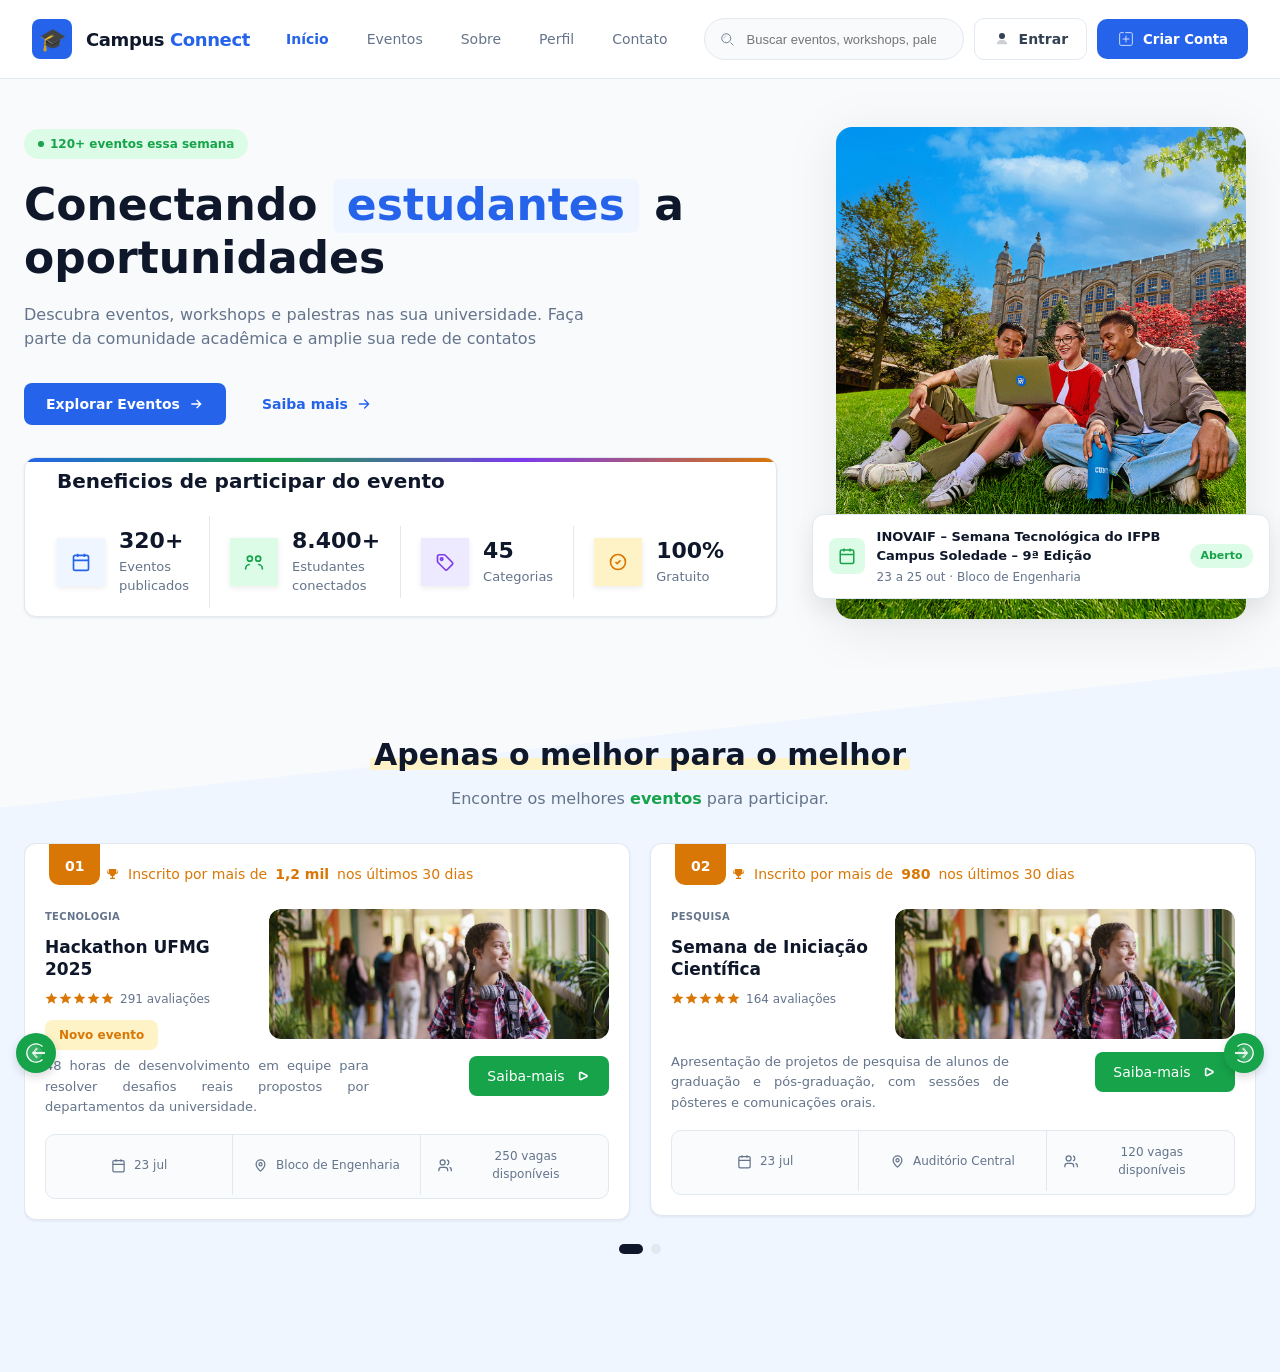
==== index.html @ d47c86f5 "feat: Creation and setup of an HTML, CSS, and vanilla JS page" ====
<!DOCTYPE html>
<html lang="pt-BR">

<head>
    <meta charset="UTF-8">
    <meta name="viewport" content="width=device-width, initial-scale=1.0">
    <title>Campus Connect</title>

    <link rel="stylesheet" href="css/style.css">
</head>

<body>
    <header class="site-header">
        <div class="logo">
            <span class="logo-icon" aria-hidden="true">🎓</span>
            <span>Campus <span class="logo-highlight">Connect</span></span>
        </div>
        <nav class="main-nav" aria-label="Navegação principal">
            <ul>
                <li><a href="index.html" aria-current="page">Início</a></li>
                <li><a href="pages/events.html">Eventos</a></li>
                <li><a href="pages/about.html">Sobre</a></li>
                <li><a href="pages/profile.html">Perfil</a></li>
                <li><a href="pages/contact.html">Contato</a></li>
            </ul>
        </nav>

        <div class="header-actions">
            <div class="search-wrapper">
                <svg class="search-icon" xmlns="http://www.w3.org/2000/svg" viewBox="0 0 24 24" fill="none">

                    <circle cx="11" cy="11" r="6" stroke="currentColor" stroke-width="1.2" />

                    <path
                        d="M11 8C10.606 8 10.2159 8.0776 9.85195 8.22836C9.48797 8.37913 9.15726 8.6001 8.87868 8.87868C8.6001 9.15726 8.37913 9.48797 8.22836 9.85195C8.0776 10.2159 8 10.606 8 11"
                        stroke="currentColor" opacity=".35" stroke-width="1.2" stroke-linecap="round" />

                    <path d="M20 20L17 17" stroke="currentColor" stroke-width="1.2" stroke-linecap="round" />

                </svg>

                <input type="search" id="event-search" class="search-input"
                    placeholder="Buscar eventos, workshops, palestras..." aria-label="Buscar eventos">
            </div>

            <button class="btn-login">
                <svg class="btn-icon" xmlns="http://www.w3.org/2000/svg" viewBox="0 0 24 24" fill="none">
                    <circle cx="12" cy="8" r="4" fill="currentColor" />
                    <path fill-rule="evenodd" clip-rule="evenodd"
                        d="M12 13C8.33033 13 5.32016 15.4204 5.02395 18.5004C4.99752 18.7753 5.22389 19 5.50003 19H18.5C18.7762 19.0025 18.9761 18.7753 18.9761 18.5004C18.6799 15.4204 15.6697 13 12 13Z"
                        fill="currentColor" opacity="0.25" />
                </svg>
                Entrar
            </button>
            <button class="btn-account">
                <svg class="btn-icon" xmlns="http://www.w3.org/2000/svg" viewBox="0 0 24 24" fill="none">

                    <path
                        d="M8.5 3.5H5.5C4.39543 3.5 3.5 4.39543 3.5 5.5V18.5C3.5 19.6046 4.39543 20.5 5.5 20.5H18.5C19.6046 20.5 20.5 19.6046 20.5 18.5V5.5C20.5 4.39543 19.6046 3.5 18.5 3.5H11.5"
                        stroke="currentColor" stroke-linecap="round" />

                    <path d="M12 8V16" stroke="currentColor" stroke-linecap="round" />

                    <path d="M16 12H8" stroke="currentColor" stroke-linecap="round" />

                </svg>
                Criar Conta
            </button>
        </div>

    </header>

    <main>
        <section class="hero">
            <div class="hero-content">
                <span class="hero-badge">
                    <span class="dot" aria-hidden="true"></span>
                    120+ eventos essa semana
                </span>

                <h1>Conectando <strong><span id="word">estudantes</span></strong> a oportunidades </h1>

                <p class="hero-subtitle"> Descubra eventos, workshops e palestras nas sua universidade.
                    Faça parte da comunidade acadêmica e amplie sua rede de contatos
                </p>

                <div class="cta-group">
                    <button class="btn-primary" id="explore-events-btn"> Explorar Eventos
                        <svg width="16" height="16" viewBox="0 0 24 24" fill="none" stroke="currentColor"
                            stroke-width="2" aria-hidden="true">
                            <path d="M5 12h14M13 6l6 6-6 6" />
                        </svg>
                    </button>

                    <a href="pages/events.html" class="btn-link">
                        Saiba mais
                        <svg width="16" height="16" viewBox="0 0 24 24" fill="none">
                            <path d="M5 12H19M19 12L13 6M19 12L13 18" stroke="currentColor" stroke-width="2"
                                stroke-linecap="round" stroke-linejoin="round" />
                        </svg>
                    </a>
                </div>

                <div class="hero-highlights">
                    <div class="stats-bar">
                        <h2 class="hero-highlights-title"> Beneficios de participar do evento</h2>

                        <div class="stats-bar-grid">
                            <div class="stats-bar-item">
                                <span class="stats-bar-icon icon-blue" aria-label="true">
                                    <svg viewBox="0 0 24 24" fill="none" stroke="currentColor" stroke-width="2">
                                        <rect x="3" y="4" width="18" height="18" rx="2" />
                                        <path d="M16 2v4M8 2v4M3 10h18" />
                                    </svg>
                                </span>
                                <div>
                                    <p class="stats-bar-number">320+</p>
                                    <p class="stats-bar-label">Eventos publicados</p>
                                </div>
                            </div>
                            <div class="stats-bar-item">
                                <span class="stats-bar-icon icon-green" aria-hidden="true">
                                    <svg viewBox="0 0 24 24" fill="none" stroke="currentColor" stroke-width="2">
                                        <circle cx="7" cy="8" r="3" />
                                        <circle cx="17" cy="8" r="3" />
                                        <path d="M2 21v-1a5 5 0 0 1 5-5h0M22 21v-1a5 5 0 0 0-5-5h0" />
                                    </svg>
                                </span>
                                <div>
                                    <p class="stats-bar-number">8.400+</p>
                                    <p class="stats-bar-label">Estudantes conectados</p>
                                </div>
                            </div>

                            <div class="stats-bar-item">
                                <span class="stats-bar-icon icon-purple" aria-hidden="true">
                                    <svg viewBox="0 0 24 24" fill="none" stroke="currentColor" stroke-width="2">
                                        <path
                                            d="M20.6 12.3L12.3 3.9a2 2 0 0 0-1.4-.6H5a2 2 0 0 0-2 2v5.9c0 .5.2 1 .6 1.4l8.4 8.4a2 2 0 0 0 2.8 0l5.8-5.8a2 2 0 0 0 0-2.9z" />
                                        <circle cx="8" cy="8.5" r="1.5" />
                                    </svg>
                                </span>
                                <div>
                                    <p class="stats-bar-number">45</p>
                                    <p class="stats-bar-label">Categorias</p>
                                </div>
                            </div>

                            <div class="stats-bar-item">
                                <span class="stats-bar-icon icon-amber" aria-hidden="true">
                                    <svg viewBox="0 0 24 24" fill="none" stroke="currentColor" stroke-width="2">
                                        <circle cx="12" cy="12" r="9" />
                                        <path d="M9 12l2 2 4-4" />
                                    </svg>
                                </span>
                                <div>
                                    <p class="stats-bar-number">100%</p>
                                    <p class="stats-bar-label">Gratuito</p>
                                </div>
                            </div>

                        </div>
                    </div>
                </div>


            </div>

            <div class="illustration-wrapper">
                <img src="img/hero-image.png" alt="Estudantes em um campus" class="hero-image">
                <a href="pages/events.html" class="event-card-link">
                    <div class="event-card">
                        <div class="event-card-icon" aria-hidden="true">
                            <svg width="18" height="18" viewBox="0 0 24 24" fill="none" stroke="currentColor"
                                stroke-width="2">
                                <rect x="3" y="4" width="18" height="18" rx="2" />
                                <path d="M16 2v4M8 2v4M3 10h18" />
                            </svg>
                        </div>

                        <div class="event-card-info">
                            <p class="title">INOVAIF – Semana Tecnológica do IFPB Campus Soledade – 9ª Edição</p>
                            <p class="meta">23 a 25 out · Bloco de Engenharia</p>
                        </div>
                        <span class="event-card-badge">Aberto</span>
                    </div>
                </a>
            </div>

        </section>

        <section class="diagonal-section">
            <div class="featured-section">
                <div class="featured-header">
                    <h2><span>Apenas o melhor para o melhor</span></h2>
                    <p>Encontre os melhores <strong>eventos</strong> para participar.</p>
                </div>

                <div class="featured-carousel-wrapper">
                    <button class="carousel-arrow prev" id="carousel-prev" aria-label="Evento anterior">
                        <svg
                            xmlns="http://www.w3.org/2000/svg"
                            width="24"
                            height="24"
                            viewBox="0 0 24 24"
                            fill="none">

                            <ellipse
                                cx="8"
                                cy="8"
                                rx="8"
                                ry="8"
                                transform="matrix(4.37114e-08 -1 -1 -4.37114e-08 22 20)"
                                fill="currentColor"
                                opacity=".15" />

                            <path
                                d="M22.2998 12C22.2998 7.41604 18.584 3.7002 14 3.70019C9.41604 3.70019 5.7002 7.41604 5.7002 12C5.7002 16.584 9.41604 20.2998 14 20.2998C18.584 20.2998 22.2998 16.584 22.2998 12Z"
                                stroke="currentColor"
                                opacity=".20"
                                stroke-width=".8" />

                            <path
                                d="M4.92893 19.0711C6.32746 20.4696 8.10929 21.422 10.0491 21.8079C11.9889 22.1937 13.9996 21.9957 15.8268 21.2388C17.6541 20.4819 19.2159 19.2002 20.3147 17.5557C21.4135 15.9112 22 13.9778 22 12C22 10.0222 21.4135 8.08879 20.3147 6.4443C19.2159 4.79981 17.6541 3.51808 15.8268 2.76121C13.9996 2.00433 11.9889 1.8063 10.0491 2.19215C8.10929 2.578 6.32746 3.53041 4.92893 4.92893"
                                stroke="currentColor"
                                stroke-width="1.4" />

                            <path
                                d="M15 12L15.4685 11.6252L15.7684 12L15.4685 12.3748L15 12ZM3 12.6C2.66863 12.6 2.4 12.3314 2.4 12C2.4 11.6686 2.66863 11.4 3 11.4V12.6ZM11.4685 6.62518L15.4685 11.6252L14.5315 12.3748L10.5315 7.37482L11.4685 6.62518ZM15.4685 12.3748L11.4685 17.3748L10.5315 16.6252L14.5315 11.6252L15.4685 12.3748ZM15 12.6H3V11.4H15V12.6Z"
                                fill="currentColor" />

                        </svg>
                    </button>

                    <div class="featured-track" id="featured-track">

                        <!-- Card 01 -->
                        <a href="#" class="featured-card-link">
                            <article class="featured-card">
                                <div class="featured-top-row">
                                    <span class="featured-rank">01</span>
                                    <span class="featured-social">
                                        <svg viewBox="0 0 24 24" fill="currentColor" width="13" height="13">
                                            <path
                                                d="M6 3h12v2h3v2a4 4 0 0 1-4 4h-.35A6 6 0 0 1 13 14.9V17h3v2H8v-2h3v-2.1A6 6 0 0 1 7.35 11H7a4 4 0 0 1-4-4V5h3V3zm-2 4a2 2 0 0 0 2 2V5H4v2zm16-2h-2v4a2 2 0 0 0 2-2V5z" />
                                        </svg>
                                        Inscrito por mais de <strong>1,2 mil </strong> nos últimos 30 dias
                                    </span>
                                </div>

                                <div class="featured-body">

                                    <div class="featured-content-left">

                                        <p class="featured-category">Tecnologia</p>
                                        <h3 class="featured-title">Hackathon UFMG 2025</h3>
                                        <div class="featured-rating">
                                            <span class="stars">
                                                <svg viewBox="0 0 20 20">
                                                    <path
                                                        d="M10 1l2.6 5.9 6.4.6-4.8 4.3 1.4 6.2L10 14.8 4.4 18l1.4-6.2L1 7.5l6.4-.6z" />
                                                </svg>
                                                <svg viewBox="0 0 20 20">
                                                    <path
                                                        d="M10 1l2.6 5.9 6.4.6-4.8 4.3 1.4 6.2L10 14.8 4.4 18l1.4-6.2L1 7.5l6.4-.6z" />
                                                </svg>
                                                <svg viewBox="0 0 20 20">
                                                    <path
                                                        d="M10 1l2.6 5.9 6.4.6-4.8 4.3 1.4 6.2L10 14.8 4.4 18l1.4-6.2L1 7.5l6.4-.6z" />
                                                </svg>
                                                <svg viewBox="0 0 20 20">
                                                    <path
                                                        d="M10 1l2.6 5.9 6.4.6-4.8 4.3 1.4 6.2L10 14.8 4.4 18l1.4-6.2L1 7.5l6.4-.6z" />
                                                </svg>
                                                <svg viewBox="0 0 20 20">
                                                    <path
                                                        d="M10 1l2.6 5.9 6.4.6-4.8 4.3 1.4 6.2L10 14.8 4.4 18l1.4-6.2L1 7.5l6.4-.6z" />
                                                </svg>
                                            </span>
                                            291 avaliações
                                        </div>
                                        <span class="featured-tag">Novo evento</span>

                                    </div>
                                    <div class="featured-content-right">
                                        <div class="featured-image-wrapper">
                                            <img src="img/banner-campus-2.jpg" alt="teste" class="featured-image">
                                        </div>
                                    </div>
                                </div>

                                <div class="featured-bottom">
                                    <p class="featured-description">
                                        48 horas de desenvolvimento em equipe para resolver desafios reais propostos por
                                        departamentos da universidade.
                                    </p>

                                    <div class="featured-footer">
                                        <button class="btn-featured-cta">
                                            Saiba-mais
                                            <svg
                                                class="btn-icon"
                                                xmlns="http://www.w3.org/2000/svg"
                                                viewBox="0 0 24 24"
                                                fill="none">

                                                <path
                                                    d="M16.2111 11.1056L9.73666 7.86833C8.93878 7.46939 8 8.04958 8 8.94164V15.0584C8 15.9504 8.93878 16.5306 9.73666 16.1317L16.2111 12.8944C16.9482 12.5259 16.9482 11.4741 16.2111 11.1056Z"
                                                    stroke="currentColor"
                                                    stroke-width="2"
                                                    stroke-linecap="round"
                                                    stroke-linejoin="round"/>
                                            </svg>
                                        </button>
                                    </div>
                                </div>

                                <div class="featured-meta">
                                    <div class="featured-meta-row">
                                        <svg width="14" height="14" viewBox="0 0 24 24" fill="none"
                                            stroke="currentColor" stroke-width="2">
                                            <rect x="3" y="4" width="18" height="18" rx="2" />
                                            <path d="M16 2v4M8 2v4M3 10h18" />
                                        </svg>
                                        23 jul
                                    </div>
                                    <div class="featured-meta-row">
                                        <svg width="14" height="14" viewBox="0 0 24 24" fill="none"
                                            stroke="currentColor" stroke-width="2">
                                            <path d="M12 21s-7-6.1-7-11a7 7 0 0 1 14 0c0 4.9-7 11-7 11z" />
                                            <circle cx="12" cy="10" r="2.5" />
                                        </svg>
                                        <span>Bloco de Engenharia</span>
                                    </div>

                                    <div class="featured-meta-row">
                                        <!-- usuários -->
                                        <svg width="14" height="14" viewBox="0 0 24 24" fill="none"
                                            stroke="currentColor" stroke-width="2">

                                            <path d="M17 21v-2a4 4 0 0 0-4-4H7a4 4 0 0 0-4 4v2" />

                                            <circle cx="9" cy="7" r="4" />

                                            <path d="M23 21v-2a4 4 0 0 0-3-3.87" />

                                            <path d="M16 3.13a4 4 0 0 1 0 7.75" />

                                        </svg>

                                        <span>250 vagas disponíveis</span>

                                    </div>
                                </div>

                            </article>
                        </a>

                        <!-- Card 02 -->
                         <a href="#" class="featured-card-link">
                            <article class="featured-card">
                                <div class="featured-top-row">
                                    <span class="featured-rank">02</span>
                                    <span class="featured-social">
                                        <svg viewBox="0 0 24 24" fill="currentColor" width="13" height="13">
                                            <path
                                                d="M6 3h12v2h3v2a4 4 0 0 1-4 4h-.35A6 6 0 0 1 13 14.9V17h3v2H8v-2h3v-2.1A6 6 0 0 1 7.35 11H7a4 4 0 0 1-4-4V5h3V3zm-2 4a2 2 0 0 0 2 2V5H4v2zm16-2h-2v4a2 2 0 0 0 2-2V5z" />
                                        </svg>
                                        Inscrito por mais de <strong>980 </strong> nos últimos 30 dias
                                    </span>
                                </div>

                                <div class="featured-body">

                                    <div class="featured-content-left">

                                        <p class="featured-category">Pesquisa</p>
                                        <h3 class="featured-title">Semana de Iniciação Científica</h3>
                                        <div class="featured-rating">
                                            <span class="stars">
                                                <svg viewBox="0 0 20 20">
                                                    <path
                                                        d="M10 1l2.6 5.9 6.4.6-4.8 4.3 1.4 6.2L10 14.8 4.4 18l1.4-6.2L1 7.5l6.4-.6z" />
                                                </svg>
                                                <svg viewBox="0 0 20 20">
                                                    <path
                                                        d="M10 1l2.6 5.9 6.4.6-4.8 4.3 1.4 6.2L10 14.8 4.4 18l1.4-6.2L1 7.5l6.4-.6z" />
                                                </svg>
                                                <svg viewBox="0 0 20 20">
                                                    <path
                                                        d="M10 1l2.6 5.9 6.4.6-4.8 4.3 1.4 6.2L10 14.8 4.4 18l1.4-6.2L1 7.5l6.4-.6z" />
                                                </svg>
                                                <svg viewBox="0 0 20 20">
                                                    <path
                                                        d="M10 1l2.6 5.9 6.4.6-4.8 4.3 1.4 6.2L10 14.8 4.4 18l1.4-6.2L1 7.5l6.4-.6z" />
                                                </svg>
                                                <svg viewBox="0 0 20 20">
                                                    <path
                                                        d="M10 1l2.6 5.9 6.4.6-4.8 4.3 1.4 6.2L10 14.8 4.4 18l1.4-6.2L1 7.5l6.4-.6z" />
                                                </svg>
                                            </span>
                                            164 avaliações
                                        </div>
                                        

                                    </div>
                                    <div class="featured-content-right">
                                        <div class="featured-image-wrapper">
                                            <img src="img/banner-campus-2.jpg" alt="teste" class="featured-image">
                                        </div>
                                    </div>
                                </div>

                                <div class="featured-bottom">
                                    <p class="featured-description">
                                        Apresentação de projetos de pesquisa de alunos de graduação e pós-graduação, com sessões
                                        de pôsteres e comunicações orais.
                                    </p>

                                    <div class="featured-footer">
                                        <button class="btn-featured-cta">
                                            Saiba-mais
                                            <svg
                                                class="btn-icon"
                                                xmlns="http://www.w3.org/2000/svg"
                                                viewBox="0 0 24 24"
                                                fill="none">

                                                <path
                                                    d="M16.2111 11.1056L9.73666 7.86833C8.93878 7.46939 8 8.04958 8 8.94164V15.0584C8 15.9504 8.93878 16.5306 9.73666 16.1317L16.2111 12.8944C16.9482 12.5259 16.9482 11.4741 16.2111 11.1056Z"
                                                    stroke="currentColor"
                                                    stroke-width="2"
                                                    stroke-linecap="round"
                                                    stroke-linejoin="round"/>
                                            </svg>
                                        </button>
                                    </div>
                                </div>

                                <div class="featured-meta">
                                    <div class="featured-meta-row">
                                        <svg width="14" height="14" viewBox="0 0 24 24" fill="none"
                                            stroke="currentColor" stroke-width="2">
                                            <rect x="3" y="4" width="18" height="18" rx="2" />
                                            <path d="M16 2v4M8 2v4M3 10h18" />
                                        </svg>
                                        23 jul
                                    </div>
                                    <div class="featured-meta-row">
                                        <svg width="14" height="14" viewBox="0 0 24 24" fill="none"
                                            stroke="currentColor" stroke-width="2">
                                            <path d="M12 21s-7-6.1-7-11a7 7 0 0 1 14 0c0 4.9-7 11-7 11z" />
                                            <circle cx="12" cy="10" r="2.5" />
                                        </svg>
                                        <span>Auditório Central</span>
                                    </div>

                                    <div class="featured-meta-row">
                                        <!-- usuários -->
                                        <svg width="14" height="14" viewBox="0 0 24 24" fill="none"
                                            stroke="currentColor" stroke-width="2">

                                            <path d="M17 21v-2a4 4 0 0 0-4-4H7a4 4 0 0 0-4 4v2" />

                                            <circle cx="9" cy="7" r="4" />

                                            <path d="M23 21v-2a4 4 0 0 0-3-3.87" />

                                            <path d="M16 3.13a4 4 0 0 1 0 7.75" />

                                        </svg>

                                        <span>120 vagas disponíveis</span>

                                    </div>
                                </div>

                            </article>
                        </a>
                        

                        <!-- Card 03 -->
                        <a href="#" class="featured-card-link">
                            <article class="featured-card">
                                <div class="featured-top-row">
                                    <span class="featured-rank">03</span>
                                    <span class="featured-social">
                                        <svg viewBox="0 0 24 24" fill="currentColor" width="13" height="13">
                                            <path
                                                d="M6 3h12v2h3v2a4 4 0 0 1-4 4h-.35A6 6 0 0 1 13 14.9V17h3v2H8v-2h3v-2.1A6 6 0 0 1 7.35 11H7a4 4 0 0 1-4-4V5h3V3zm-2 4a2 2 0 0 0 2 2V5H4v2zm16-2h-2v4a2 2 0 0 0 2-2V5z" />
                                        </svg>
                                        Inscrito por mais de <strong>1,4 mil </strong> nos últimos 30 dias
                                    </span>
                                </div>

                                <div class="featured-body">

                                    <div class="featured-content-left">

                                        <p class="featured-category">Design</p>
                                        <h3 class="featured-title">Workshop de Design Thinking</h3>
                                        <div class="featured-rating">
                                            <span class="stars">
                                                <svg viewBox="0 0 20 20">
                                                    <path
                                                        d="M10 1l2.6 5.9 6.4.6-4.8 4.3 1.4 6.2L10 14.8 4.4 18l1.4-6.2L1 7.5l6.4-.6z" />
                                                </svg>
                                                <svg viewBox="0 0 20 20">
                                                    <path
                                                        d="M10 1l2.6 5.9 6.4.6-4.8 4.3 1.4 6.2L10 14.8 4.4 18l1.4-6.2L1 7.5l6.4-.6z" />
                                                </svg>
                                                <svg viewBox="0 0 20 20">
                                                    <path
                                                        d="M10 1l2.6 5.9 6.4.6-4.8 4.3 1.4 6.2L10 14.8 4.4 18l1.4-6.2L1 7.5l6.4-.6z" />
                                                </svg>
                                                <svg viewBox="0 0 20 20">
                                                    <path
                                                        d="M10 1l2.6 5.9 6.4.6-4.8 4.3 1.4 6.2L10 14.8 4.4 18l1.4-6.2L1 7.5l6.4-.6z" />
                                                </svg>
                                                <svg viewBox="0 0 20 20">
                                                    <path
                                                        d="M10 1l2.6 5.9 6.4.6-4.8 4.3 1.4 6.2L10 14.8 4.4 18l1.4-6.2L1 7.5l6.4-.6z" />
                                                </svg>
                                            </span>
                                            164 avaliações
                                        </div>
                                        <span class="featured-tag">Novo evento</span>

                                    </div>
                                    <div class="featured-content-right">
                                        <div class="featured-image-wrapper">
                                            <img src="img/banner-campus-2.jpg" alt="teste" class="featured-image">
                                        </div>
                                    </div>
                                </div>

                                <div class="featured-bottom">
                                    <p class="featured-description">
                                        Prática de metodologias de design centrado no usuário aplicadas a projetos reais de
                                        extensão universitária, com dinâmicas em grupo.
                                    </p>

                                    <div class="featured-footer">
                                        <button class="btn-featured-cta">
                                            Saiba-mais
                                            <svg
                                                class="btn-icon"
                                                xmlns="http://www.w3.org/2000/svg"
                                                viewBox="0 0 24 24"
                                                fill="none">

                                                <path
                                                    d="M16.2111 11.1056L9.73666 7.86833C8.93878 7.46939 8 8.04958 8 8.94164V15.0584C8 15.9504 8.93878 16.5306 9.73666 16.1317L16.2111 12.8944C16.9482 12.5259 16.9482 11.4741 16.2111 11.1056Z"
                                                    stroke="currentColor"
                                                    stroke-width="2"
                                                    stroke-linecap="round"
                                                    stroke-linejoin="round"/>
                                            </svg>
                                        </button>
                                    </div>
                                </div>

                                <div class="featured-meta">
                                    <div class="featured-meta-row">
                                        <svg width="14" height="14" viewBox="0 0 24 24" fill="none"
                                            stroke="currentColor" stroke-width="2">
                                            <rect x="3" y="4" width="18" height="18" rx="2" />
                                            <path d="M16 2v4M8 2v4M3 10h18" />
                                        </svg>
                                        23 jul
                                    </div>
                                    <div class="featured-meta-row">
                                        <svg width="14" height="14" viewBox="0 0 24 24" fill="none"
                                            stroke="currentColor" stroke-width="2">
                                            <path d="M12 21s-7-6.1-7-11a7 7 0 0 1 14 0c0 4.9-7 11-7 11z" />
                                            <circle cx="12" cy="10" r="2.5" />
                                        </svg>
                                        <span>Laboratório de Inovação</span>
                                    </div>

                                    <div class="featured-meta-row">
                                        <!-- usuários -->
                                        <svg width="14" height="14" viewBox="0 0 24 24" fill="none"
                                            stroke="currentColor" stroke-width="2">

                                            <path d="M17 21v-2a4 4 0 0 0-4-4H7a4 4 0 0 0-4 4v2" />

                                            <circle cx="9" cy="7" r="4" />

                                            <path d="M23 21v-2a4 4 0 0 0-3-3.87" />

                                            <path d="M16 3.13a4 4 0 0 1 0 7.75" />

                                        </svg>

                                        <span>60 vagas disponíveis</span>

                                    </div>
                                </div>

                            </article>
                        </a>
                        <!-- Card 04 -->
                         
            
                    </div>

                    <button class="carousel-arrow next" id="carousel-next" aria-label="Próximo evento">
                        <svg
                            xmlns="http://www.w3.org/2000/svg"
                            width="24"
                            height="24"
                            viewBox="0 0 24 24"
                            fill="none">

                            <ellipse
                                cx="8"
                                cy="8"
                                rx="8"
                                ry="8"
                                transform="matrix(4.37114e-08 -1 -1 -4.37114e-08 22 20)"
                                fill="currentColor"
                                opacity=".15" />

                            <path
                                d="M22.2998 12C22.2998 7.41604 18.584 3.7002 14 3.70019C9.41604 3.70019 5.7002 7.41604 5.7002 12C5.7002 16.584 9.41604 20.2998 14 20.2998C18.584 20.2998 22.2998 16.584 22.2998 12Z"
                                stroke="currentColor"
                                opacity=".20"
                                stroke-width=".8" />

                            <path
                                d="M4.92893 19.0711C6.32746 20.4696 8.10929 21.422 10.0491 21.8079C11.9889 22.1937 13.9996 21.9957 15.8268 21.2388C17.6541 20.4819 19.2159 19.2002 20.3147 17.5557C21.4135 15.9112 22 13.9778 22 12C22 10.0222 21.4135 8.08879 20.3147 6.4443C19.2159 4.79981 17.6541 3.51808 15.8268 2.76121C13.9996 2.00433 11.9889 1.8063 10.0491 2.19215C8.10929 2.578 6.32746 3.53041 4.92893 4.92893"
                                stroke="currentColor"
                                stroke-width="1.4" />

                            <path
                                d="M15 12L15.4685 11.6252L15.7684 12L15.4685 12.3748L15 12ZM3 12.6C2.66863 12.6 2.4 12.3314 2.4 12C2.4 11.6686 2.66863 11.4 3 11.4V12.6ZM11.4685 6.62518L15.4685 11.6252L14.5315 12.3748L10.5315 7.37482L11.4685 6.62518ZM15.4685 12.3748L11.4685 17.3748L10.5315 16.6252L14.5315 11.6252L15.4685 12.3748ZM15 12.6H3V11.4H15V12.6Z"
                                fill="currentColor" />

                        </svg>
                    </button>
                </div>

                <!-- Um dot por card acima. A classe "active" começa no primeiro. -->
                <div class="carousel-dots" id="carousel-dots">
                    
                </div>
            </div>
        </section>


    </main>

    <script src="js/components/hero-section.js"></script>
    <script src="js/components/featured-section.js"></script>
    <script src="js/index.js"></script>
</body>

</html>
---- css/style.css ----
:root {

    /* ===== Primary ===== */

    --color-primary: #2563eb;
    --color-primary-hover: #1d4ed8;
    --color-primary-bg: #eff6ff;

    /* ===== Secondary ===== */

    --color-secondary: #334155;
    --color-secondary-hover: #1e293b;
    --color-secondary-bg: #f1f5f9;

    /* ===== Success ===== */

    --color-success: #16a34a;
    --color-success-bg: #dcfce7;

    /* ===== Amber ===== */
    --color-amber: #d97706;
    --color-amber-bg: #fef3c7;

    /* ===== Attention ===== */

    --color-attention: #d97706;
    --color-attention-bg: #fef3c7;

    /* ===== Danger (para futuras validações) ===== */

    --color-danger: #dc2626;
    --color-danger-bg: #fee2e2;

    /* ===== Disabled ===== */

    --color-disabled: #94a3b8;
    --color-disabled-bg: #f1f5f9;

    /* ===== Purple ===== */

    --color-purple: #7c3aed;
    --color-purple-bg: #ede9fe;

    /* ===== Base ===== */

    --color-bg: #f8fafc;
    --color-surface: #ffffff;

    --color-border: #e2e8f0;

    --color-text: #0f172a;
    --color-text-muted: #64748b;

    /* ===== Radius ===== */

    --radius-sm: 8px;
    --radius-md: 12px;
    --radius-lg: 18px;
    --radius-pill: 999px;

    /* ===== Spacing ===== */

    --space-xs: 8px;
    --space-sm: 12px;
    --space-md: 20px;
    --space-lg: 32px;
    --space-xl: 48px;
}

* {  box-sizing: border-box;}

body {
    margin: 0;
    font-family: system-ui, -apple-system, BlinkMacSystemFont, 'Segoe UI', Roboto, Helvetica, Arial, sans-serif;
    color: var(--color-text);
    background: var(--color-bg);
    line-height: 1.5;
}

a{
    text-decoration: none;
    color: inherit;
}

ul{
    list-style: none;
    margin: 0;
    padding: 0;
}

button{
    font-family: inherit;
    cursor: pointer;
}

/* Foco visível para acessibilidade */
a:focus-visible,
  button:focus-visible,
  input:focus-visible {
    outline: 2px solid var(--color-primary);
    outline-offset: 2px;
}


/*---HEADER---*/

.site-header{
    display: flex;
    align-items: center;
    justify-content: space-between;
    gap: var(--space-md);
    padding: 18px 32px;
    background: var(--color-surface);
    border-bottom: 1px solid var(--color-border);
    flex-wrap: wrap;
    /*testar blur quando a página começar a rolar.*/
    position: sticky;
    top: 0;
    z-index: 100;
    backdrop-filter: blur(12px);
    background: rgba(255, 255, 255, .9);
}

.logo {
    display: flex;
    align-items: center;
    gap: 14px;
    font-weight: 800;
    font-size: 18px;
    letter-spacing: -0.4px;
    white-space: nowrap;
    color: var(--color-text);
}

.logo-icon {
    width: 40px;
    height: 40px;
    border-radius: var(--radius-sm);
    background: var(--color-primary);
    display: flex;
    align-items: center;
    justify-content: center;
    color: #fff;;
    font-size: 22px;
    flex-shrink: 0;
}

.logo-highlight{
    color:var(--color-primary);
}

.main-nav ul {
    display: flex;
    gap: 10px;
    align-items: center;
    font-size: 14px;
    
}

.main-nav a {
    display: flex;
    align-items: center;
    justify-content: center;

    padding: 8px 14px;
    color: var(--color-text-muted);
    transition: background .25s ease,
        color .25s ease,
        transform .25s ease;
}

.main-nav a:hover {
    color: var(--color-primary);
    background: var(--color-primary-bg);
    border-radius: 10px;
    transform: translateY(-1px);
    
}

.main-nav a[aria-current= "page"]{
    color: var(--color-primary);
    border-color: var(--color-primary);
    font-weight: 600;
}

.header-actions {
    display: flex;
    align-items: center;
    gap: 10px;
}

.search-wrapper {
    position: relative;
    display: flex;
    align-items: center;
}

.search-icon {
    position: absolute;
    left: 14px;

    width: 18px;
    height: 18px;

    color: var(--color-text-muted);

    pointer-events: none;
}

.search-input {
    padding: 8px 14px;
    border: 1px solid var(--color-border);
    border-radius: var(--radius-pill);
    font-size: 13px;
    width: 260px;
    height: 42px;
    background: var(--color-bg);
    color: var(--color-text);
    transition: width 0.3s ease, border-color 0.3s ease;
    padding-left: 42px;
}

.search-input:hover{
    border-color: #cbd5e1;
}

.search-input:focus {
    width: 360px;
    border-color: var(--color-primary);
    outline: none;
}

.btn-login {
    display:inline-flex;

    align-items:center;

    justify-content:center;

    gap: 8px;

    padding:11px 18px;

    border-radius:10px;

    border:1px solid var(--color-border);

    background:var(--color-surface);

    color:var(--color-secondary);

    font-size:14px;

    font-weight:600;

    transition:.25s;
}

.btn-icon {
    width: 18px;
    height: 18px;
    flex-shrink: 0;

}

.btn-login:hover{

    background:var(--color-secondary-bg);

    border-color:#cbd5e1;

    transform: translateY(-1px);
}

.btn-account{
    display:inline-flex;

    align-items:center;

    justify-content:center;

    padding:11px 20px;
    gap: 8px;

    border:none;

    border-radius:10px;

    background:var(--color-primary);

    color:#fff;

    font-weight:600;

    transition:
        background .25s,
        transform .25s;
}

.btn-account .btn-icon {
    width: 18px;
    height: 18px;

    color: inherit;
}

.btn-account:hover{
    background: var(--color-primary-hover);
    box-shadow: 0 8px 20px rgba(37, 99, 235, .22);
    transform: translateY(-1px);
}

/*---Hero---*/

.hero {
    display: grid;
    grid-template-columns: 1.1fr 1fr;
    gap: var(--space-xl);
    max-width: 1280px;
    margin: 0 auto;
    padding: var(--space-xl) 24px;
    
    align-items: center;
}

.hero-badge {
    display: inline-flex;
    align-items: center;
    gap: 6px;
    background: var(--color-success-bg);
    color: var(--color-success);
    font-size: 12px;
    font-weight: 600;
    padding: 6px 14px;
    border-radius: var(--radius-pill);
    margin-bottom: var(--space-md);
}

.hero-badge .dot {
    width: 6px;
    height: 6px;
    border-radius: 50%;
    background: var(--color-success);
    flex-shrink: 0;
}


.hero h1 {
    font-size: clamp(32px, 4vw, 44px);
    line-height: 1.15;
    margin: 0 0 var(--space-md);
}

.hero h1 strong {
    display: inline-block;
    color: var(--color-primary);
    min-width: 170px;
    
}

#word {
    display: inline-block;
    line-height: 1;
    padding: 4px 14px 6px;
    border-radius: 8px;
    transition: background 300ms ease, color 300ms ease;
}

#word.hide {
    opacity: 0;
    transform: translateY(-8px) scale(0.92);
    filter: blur(3px);
    transition: opacity 350ms ease, transform 350ms ease, filter 350ms ease;
}

#word.show {
    opacity: 1;
    transform: translateY(0) scale(1);
    filter: blur(0);
    animation: word-bounce-in 420ms cubic-bezier(.34,1.56,.64,1);
}

@keyframes word-bounce-in {
    0% {
        opacity: 0;
        transform: translateY(10px) scale(0.85);
        filter: blur(3px);
    }

    100% {
        opacity: 1;
        transform: translateY(0) scale(1);
        filter: blur(0);
    }
}
/* Cores cicladas — mesma paleta principal do site */
    #word.word-blue   { color: var(--color-primary); background: var(--color-primary-bg); }
    #word.word-green  { color: var(--color-success); background: var(--color-success-bg); }
    #word.word-purple { color: var(--color-purple);  background: var(--color-purple-bg); }
    #word.word-amber  { color: var(--color-amber);   background: var(--color-amber-bg); }

.hero strong span {
    display: inline-block;
    transition: opacity .35s ease, transform .35s ease;
}

.hero strong span.show {
    opacity: 1;
    transform: translateY(0);
}

.hero-subtitle {
    font-size: 16px;
    text-align: justify;
    color: var(--color-text-muted);
    max-width: 55ch;
    margin:  0 0 var(--space-lg);
}

.cta-group {
    display: flex;
    align-items: center;
    gap: var(--space-md);
    margin-bottom: var(--space-lg);
    flex-wrap: wrap;
}

.btn-primary {
    background: var(--color-primary);
    color: #fff;
    border: none;
    padding: 13px 22px;
    border-radius: var(--radius-sm);
    font-size: 14px;
    font-weight: 600;
    display: inline-flex;
    align-items: center;
    gap: 8px;
    transition: background 150ms ease, transform 150ms ease;
}

.btn-primary:hover {
    background: var(--color-primary-hover);
}

.btn-primary:active {
    transform: scale(0.98);
}

.btn-primary svg{
    transition: transform .25s ease;
}

.btn-primary:hover svg{
    transform: translateX(5px);
}

.btn-link {
    display: inline-flex;
    align-items: center;
    gap: 8px;

    padding: 10px 16px;
    border-radius: var(--radius-md);
    
    color: var(--color-primary);
    font-size: 14px;
    font-weight: 600;
    text-decoration: none;

    transition: background-color .25s ease, color .25s ease, transform .25s ease;

}

.btn-link svg {
    transition: transform .25s ease;
}

.btn-link:hover {
    background:rgba(37,99,235,.08);
    border-radius: 10px;
    
}

.btn-link:hover svg {
    transform: translateX(4px);
}


.section-header{

    text-align:center;

    max-width:700px;

    margin:0 auto 56px;
}

.section-tag{

    display:inline-block;

    padding:6px 14px;

    border-radius:999px;

    background:var(--color-purple-bg);

    color:var(--color-purple);

    font-size:13px;

    font-weight:600;

    margin-bottom:14px;
}

.section-header h2{

    margin:0;

    font-size:36px;

    line-height:1.2;
}

.section-header p{

    margin-top:16px;

    color:var(--color-text-muted);

    font-size:17px;
}

/* Illustration column */

.illustration-wrapper{
    position: relative;
    display: flex;
    justify-content: center;
    align-items: center;

    width: fit-content;
    margin: 0 auto;
}

.hero-image {
    width: 100%;
    max-width: 410px;
    height: auto;
    object-fit: contain;
    border-radius: 16px;
    filter: drop-shadow(0 10px 25px rgba(0,0,0,.08));
}

.event-card-link{
    display: block;
    color: inherit;
    
    text-decoration: none;

}

.event-card {
    position: absolute;
    left: 50%;
    bottom: 20px;
    transform: translateX(-50%);

    width: calc(100% + 48px);
    max-width: 480px;
    

    display: flex;
    align-items: center;
    gap: 12px;

    background: var(--color-surface);
    border: 1px solid var(--color-border);
    border-radius: var(--radius-md);
    padding: 12px 16px;

    box-shadow: 0 10px 25px rgba(0,0,0,.08);

    
}

.event-card-link:hover .event-card {
    transform: translateX(-50%) translateY(-4px);
    border-color: #cbd5e1;
    box-shadow: 0 18px 35px rgba(15, 23, 42, .12);
}

.event-card-icon {
    width: 36px;
    height: 36px;
    border-radius: var(--radius-sm);
    background: var(--color-success-bg);
    color: var(--color-success);
    display: flex;
    align-items: center;
    justify-content: center;
    flex-wrap: 0;
}


.event-card-info {
    flex: 1;
    min-width: 0;
}


.event-card-info .title {
    font-size: 13px;
    font-weight: 600;
    margin: 0;
}

.event-card-info .meta {
    font-size: 12px;
    color: var(--color-text-muted);
    margin: 2px 0 0;
}

.event-card-badge {
    font-size: 11px;
    font-weight: 600;
    color: var(--color-success);
    background: var(--color-success-bg);
    padding: 4px 10px;
    border-radius: var(--radius-pill);
    white-space: nowrap;
}

/* ---------- Faixa de Estatísticas (Benefícios de participar do evento) ---------- */
  .hero-highlights {
    margin-top: var(--space-lg);
  }
 
  .stats-bar {
    height: 160px;

    background: var(--color-surface);
    border: 1px solid var(--color-border);
    border-radius: var(--radius-md);
    box-shadow: 0 1px 3px rgba(0, 0, 0, 0.08);

    padding: var(--space-lg) var(--space-lg);

    position: relative;
    overflow: hidden;

    display: flex;
    flex-direction: column;
    justify-content: center;
  }
 
  .stats-bar::before {
    content: "";
    position: absolute;
    top: 0;
    left: 0;
    right: 0;
    height: 4px;
    background: linear-gradient(90deg, 
    var(--color-primary) 0%,
    var(--color-success) 33%,
    var(--color-purple) 66%,
    var(--color-amber) 100%);
  }
  .hero-highlights-title {
    display: inline-block;
    font-size: 20px;
    font-weight: 800;
    margin: 0 0 var(--space-md);
    position: relative;
  }
 
  .hero-highlights-title span {
    position: relative;
  }
 
  .hero-highlights-title span::after {
    content: "";
    position: absolute;
    left: -4px;
    right: -4px;
    bottom: 2px;
    height: 10px;
    background: var(--color-amber-bg);
    z-index: -1;
  }
 
  .stats-bar-grid {
    display: grid;
    grid-template-columns: repeat(4, 1fr);
    align-items: center;
    flex: 1;
  }
 
  .stats-bar-item {
    display: flex;
    align-items: center;
    gap: 14px;
    padding:12px 20px;
    border-left: 1px solid var(--color-border);
    
    transition: background 200ms ease, transform 200ms ease;

    cursor: pointer;
    
  }

  .stats-bar-item:hover {
    transform: translateY(-2px);
  }
 
  .stats-bar-item:first-child {
    border-left: none;
    padding-left: 0;
  }

 
  .stats-bar-icon {
    width: 48px;
    height: 48px;
    box-shadow: 0 2px 6px rgba(0, 0, 0, 0.08);
    display: flex;
    align-items: center;
    justify-content: center;
    flex-shrink: 0;
  }
 
  .stats-bar-icon svg {
    width: 20px;
    height: 20px;
  }
 
  .stats-bar-icon.icon-blue { background: var(--color-primary-bg); color: var(--color-primary); }
  .stats-bar-icon.icon-green { background: var(--color-success-bg); color: var(--color-success); }
  .stats-bar-icon.icon-purple { background: var(--color-purple-bg); color: var(--color-purple); }
  .stats-bar-icon.icon-amber { background: var(--color-amber-bg); color: var(--color-amber); }
 
  .stats-bar-number {
    font-size: 22px;
    font-weight: 700;
    margin: 0;
    line-height: 1.2;
  }
 
  .stats-bar-label {
    font-size: 13px;
    color: var(--color-text-muted);
    margin: 2px 0 0;
  }

.diagonal-section {
  position: relative;
  width: 100%;
  background: var(--color-bg); /* cor que aparece no triângulo cinza do canto */
  overflow: hidden;
  padding: 50px 0 70px;
  margin: 0;
}

.diagonal-section::before {
  content: "";
  position: absolute;
  inset: 0;
  background: var(--color-primary-bg);
  clip-path: polygon(0 20%, 100% 0%, 100% 100%, 0% 100%);
  z-index: 0;
}

.featured-section {
  max-width: 1280px;
  margin: 0 auto;
  padding: 15px 24px var(--space-xl);
  position: relative;
}
 
.featured-header {
  text-align: center;
  margin-bottom: var(--space-lg);
}
 
.featured-header h2 {
  display: inline-block;
  font-size: 30px;
  font-weight: 800;
  margin: 0 0 10px;
  position: relative;
  z-index: 1;
}
 
.featured-header h2 span {
  position: relative;
  z-index: 1;
}
 
.featured-header h2 span::after {
  content: "";
  position: absolute;
  left: -4px;
  right: -4px;
  bottom: 2px;
  height: 12px;
  background: var(--color-amber-bg);
  z-index: -1;
}
 
.featured-header p {
  font-size: 16px;
  color: var(--color-text-muted);
  margin: 0;
}
 
.featured-header p strong {
  color: var(--color-success);
  font-weight: 700;
}
 
.featured-carousel-wrapper {
  position: relative;
}
 
.featured-track {
  display: flex;
  align-items: stretch; /* garante que os dois cards visíveis tenham sempre a mesma altura, mesmo com conteúdo diferente acima do botão */
  gap: 20px;
  overflow-x: auto;
  scroll-snap-type: x mandatory;
  scroll-behavior: smooth;
  padding-bottom: 4px;
  /* esconder a barra de rolagem visualmente, mantendo a rolagem funcional */
  scrollbar-width: none;
}
 
.featured-track::-webkit-scrollbar {
  display: none;
}

.featured-card-link{
    display: block;
    scroll-snap-align: start;
    flex: 0 0 calc((100% - 20px) / 2);
    color:inherit;
    text-decoration:none;
}

 
.featured-card {
  min-width: 360px;
  position: relative;
  overflow: visible;
 
  background: var(--color-surface);
  border: 1px solid var(--color-border);
  border-radius: var(--radius-md);

  padding: 20px;

  box-shadow: 0 1px 3px rgba(0, 0, 0, 0.08);

  display: flex;
  flex-direction: column;

   transition:
        transform .25s ease,
        box-shadow .25s ease,
        border-color .25s ease;
    cursor: pointer;
}

.featured-card:hover {
    transform: translateY(-4px);
    
}

.featured-top-row {
  display: flex;
  align-items: center;
  gap: 22px;

  
  padding-left: 60px;
  margin-bottom: 14px;
}
 
.featured-rank {
  position: absolute;
  top: 0;
  left: 24px;
  

  background: var(--color-amber);
  color: #fff;
  font-size: 14px;
  font-weight: 700;
  padding: 12px 16px 8px;
  border-radius: 0 0 10px 10px;

}
 
.featured-social {
  display: flex;
  align-items: center;
  gap: 8px;
  font-size: 14px;
  color: var(--color-amber);
  white-space: nowrap;
  overflow: hidden;
  text-overflow: ellipsis;
}
 
.featured-social svg {
  width: 15px;
  height: 15px;
  color: var(--color-amber);
}

.featured-body{
    display: flex;
    justify-content: space-between;
    gap: 22px;
    align-items: flex-start;
}

.featured-content-left{
    flex: 1;
    min-width: 0;
    display: flex;
    flex-direction: column;
    gap: 8px;
}

.featured-category {
  font-size: 10px;
  color: var(--color-text-muted);
  font-weight: 600;
  margin-bottom: 4px;
  letter-spacing: .3px;
  text-transform: uppercase;
}
 
.featured-title {
  font-size: 17px;
  font-weight: 800;
  line-height: 1.3;
  margin: 0 0 2px;
}
 
.featured-rating {
  display: flex;
  align-items: center;
  gap: 6px;
  font-size: 12px;
  color: var(--color-text-muted);
  margin-bottom: 4px;
}
 
.featured-rating .stars {
  display: flex;
  gap: 1px;
  color: var(--color-amber);
}
 
.featured-rating .stars svg {
  width: 13px;
  height: 13px;
  fill: currentColor;
}
 
.featured-tag {
  display: inline-flex;
  align-self: flex-start;

  background: var(--color-amber-bg);
  color: var(--color-amber);
  font-size: 12px;
  font-weight: 600;

  padding: 6px 14px;
  border-radius: var(--radius-sm);
}

.featured-description {
    font-size: 13px;
    color: var(--color-text-muted);
    line-height: 1.6;
    margin: 6px 0;
    text-align: justify;
    
}

.featured-bottom{
    display: flex;
    justify-content: space-between;
    align-items: flex-start;
    
}

.featured-meta {
    display: grid;
    grid-template-columns: repeat(3, 1fr);
    

    margin-top: 10px;
    
    border: 1px solid var(--color-border);
    border-radius: 10px;
    overflow: hidden;
    background: #fafbfd;

    text-align: center;
}

.featured-meta-row {
  flex: 1;
  display: flex;
  align-items: center;
  justify-content: center;
  text-align: center;
  gap: 8px; 
  padding: 12px 16px;
  font-size: 12px;
  color: var(--color-text-muted);
  margin-bottom: 3px;
  
}

.featured-meta-row:not(:last-child){
    border-right: 1px solid var(--color-border);
}

.featured-meta-row svg {
  width: 15px;
  height: 15px;
  flex-shrink: 0;
  color: var(--color-text-muted);
}

.featured-content-right{

    width: 340px;

    flex-shrink:0;

    display:flex;

    flex-direction:column;

    align-items:center;

    justify-content: flex-start;

    gap:12px;
    padding-top: 10px;

}

.featured-image-wrapper {

  width: 100%;
  overflow: hidden;
  border-radius: 12px;
  
}

.featured-image {
  width: 340px;
  height: 130px;
  object-fit:cover;
  border-radius:12px;
  transition: transform .35s ease;
}

.featured-card:hover .featured-image{
    transform:scale(1.03);
}
 
.featured-footer {
  width: 100%;
  margin: 6px 0;
  display: flex;
  justify-content: flex-end;
  align-items: center;
}
 
.btn-featured-cta {
  width: 140px;
  height: 40px;

  display: inline-flex;
  justify-content:center;
  align-items: center;
  gap: 6px;

  background: var(--color-success);
  color: #fff;

  border: none;
  border-radius: var(--radius-sm);

  font-size: 14px;
  font-weight: 500;
  
  cursor: pointer;
  transition: all 150ms ease;
}
 
.btn-featured-cta:hover {
  background: #15803d;
  transform: translateY(-1px);
}
 
.btn-featured-cta svg {
  width: 22px;
  height: 22px;
  flex-shrink: 0;
  display: block;
}

.btn-featured-cta .btn-icon{
    width:20px;
    height:20px;
    transform: translateX(2px);
}

.btn-featured-cta svg path {
  
  stroke: currentColor;
}
 
.carousel-arrow {
  position: absolute;
  top: 50%;
  transform: translateY(-50%);
  width: 40px;
  height: 40px;
  border-radius: 50%;
  background: var(--color-success);
  color: #fff;
  border: none;
  display: flex;
  align-items: center;
  justify-content: center;
  cursor: pointer;
  box-shadow: 0 4px 10px rgba(0, 0, 0, 0.15);
  z-index: 2;
  transition: background 150ms ease;
}
 
.carousel-arrow:hover {
  background: #15803d;
}
 
.carousel-arrow svg{
    width:22px;
    height:22px;
}

.carousel-arrow svg path{
    stroke:currentColor;
    fill:none;
}
 
.carousel-arrow.prev { 
  left: -8px; 
  transform: scaleX(-1);
}
.carousel-arrow.next { 
  right: -8px; 
  transform: none;
}
 
.carousel-dots {
  display: flex;
  justify-content: center;
  gap: 8px;
  margin-top: var(--space-md);
}
 
.carousel-dot {
  width: 10px;
  height: 10px;
  border-radius: 50%;
  background: var(--color-border);
  border: none;
  padding: 0;
  cursor: pointer;
  transition: all 150ms ease;
}
 
.carousel-dot.active {
  width: 24px;
  height: 10px;
  border-radius: 6px;
  background: var(--color-text);
}
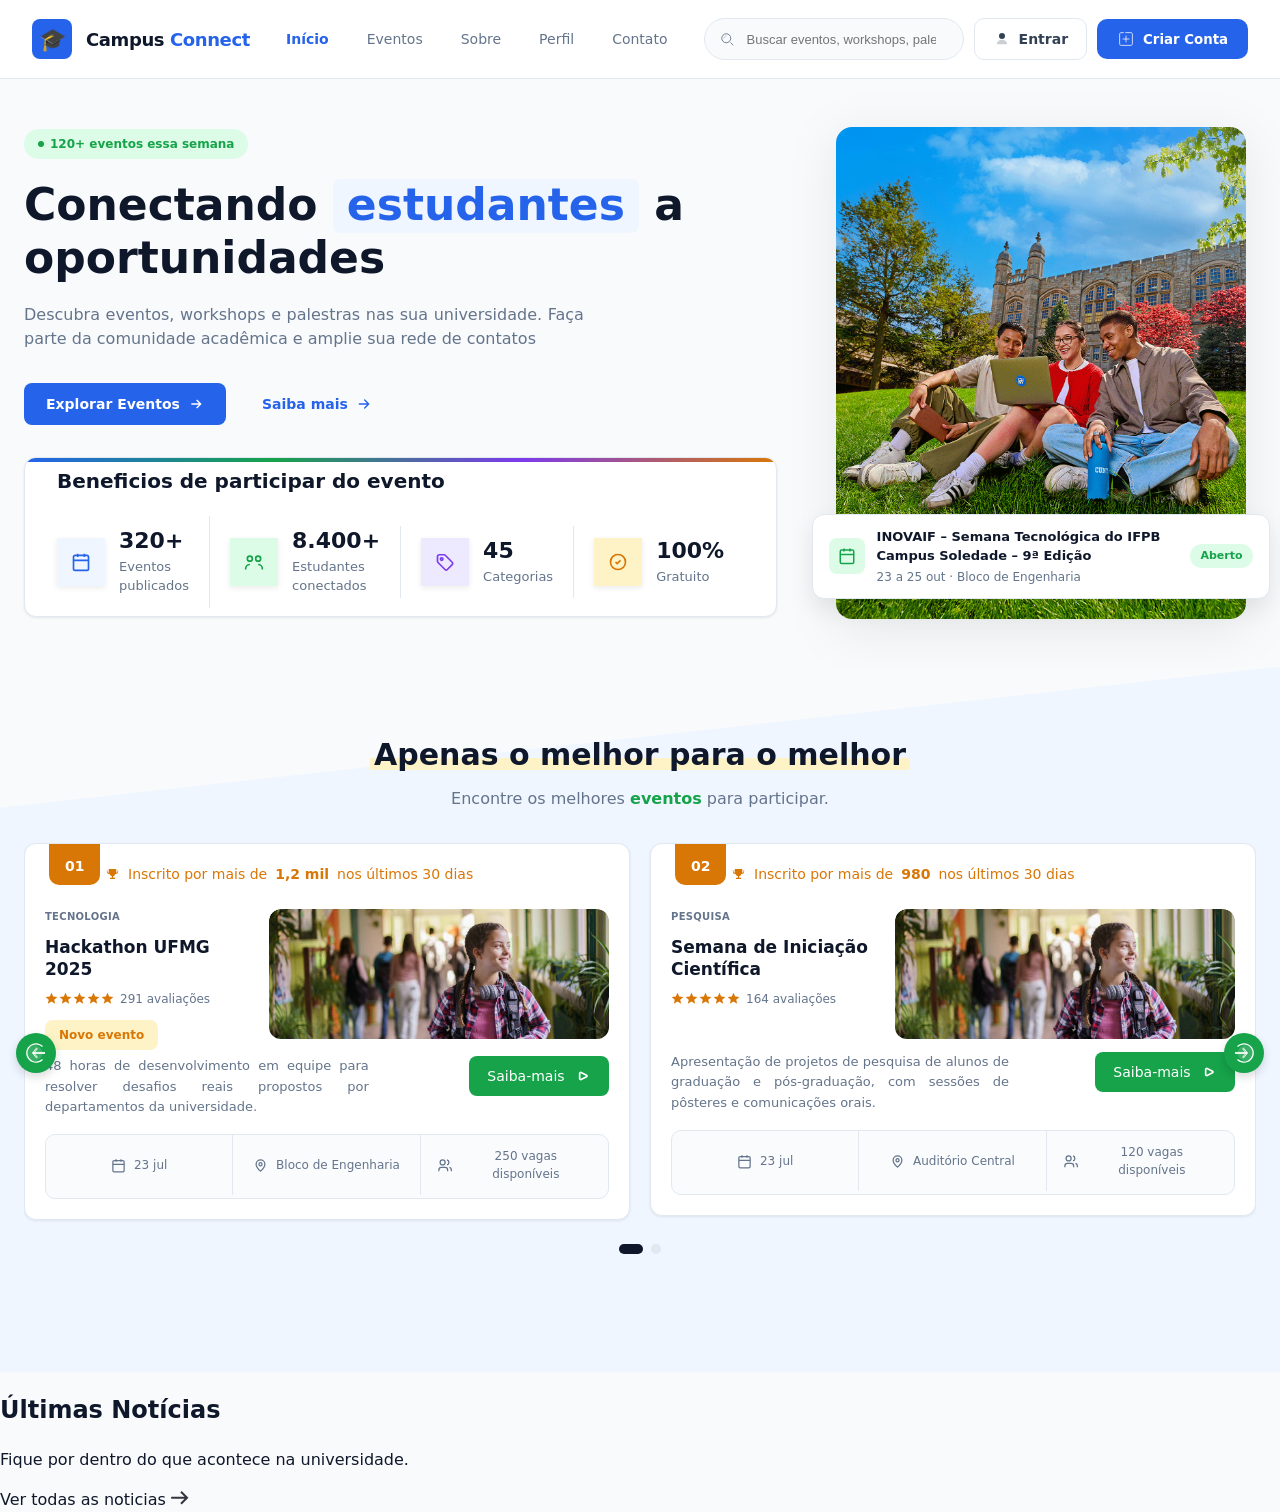
==== commit d9998c48: "Starting the latest news section on the main" ====
--- a/index.html
+++ b/index.html
@@ -648,6 +648,20 @@
             </div>
         </section>
 
+        <section class="news-section" id="news">
+            <div class="news-header">
+                <div>
+                    <h2><span>Últimas Notícias</span></h2>
+                    <p>Fique por dentro do que acontece na universidade.</p>
+                </div>
+                <a href="#" class="news-view-all"> 
+                    Ver todas as noticias
+                    <svg xmlns="http://www.w3.org/2000/svg" width="18" height="14" viewBox="0 0 18 14" fill="none">
+                        <path d="M16 6.70711L16.7071 6L17.4142 6.70711L16.7071 7.41421L16 6.70711ZM1 7.70711C0.447715 7.70711 0 7.25939 0 6.70711C0 6.15482 0.447715 5.70711 1 5.70711V7.70711ZM10.7071 -1.78814e-07L16.7071 6L15.2929 7.41421L9.29289 1.41421L10.7071 -1.78814e-07ZM16.7071 7.41421L10.7071 13.4142L9.29289 12L15.2929 6L16.7071 7.41421ZM16 7.70711H1V5.70711H16V7.70711Z" fill="#33363F"/>
+                    </svg>
+                </a>
+            </div>
+        </section>
 
     </main>
 
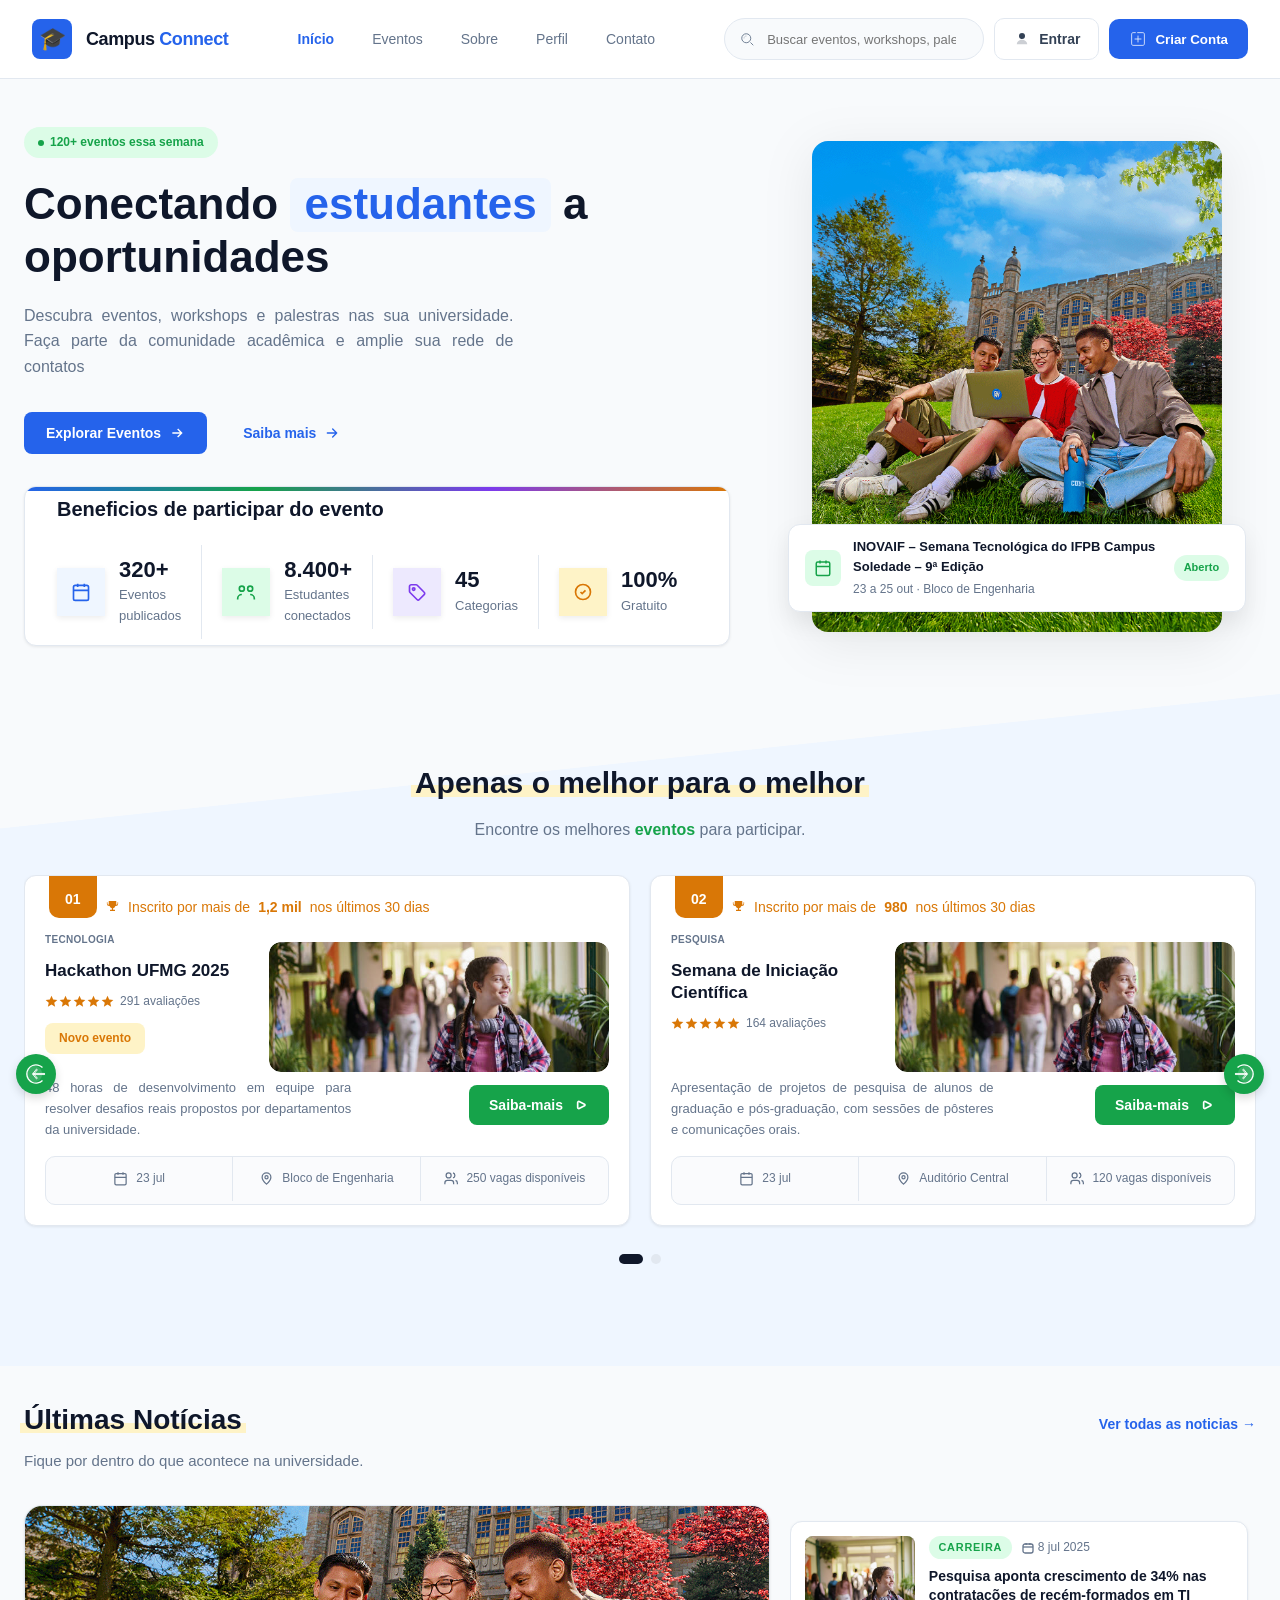
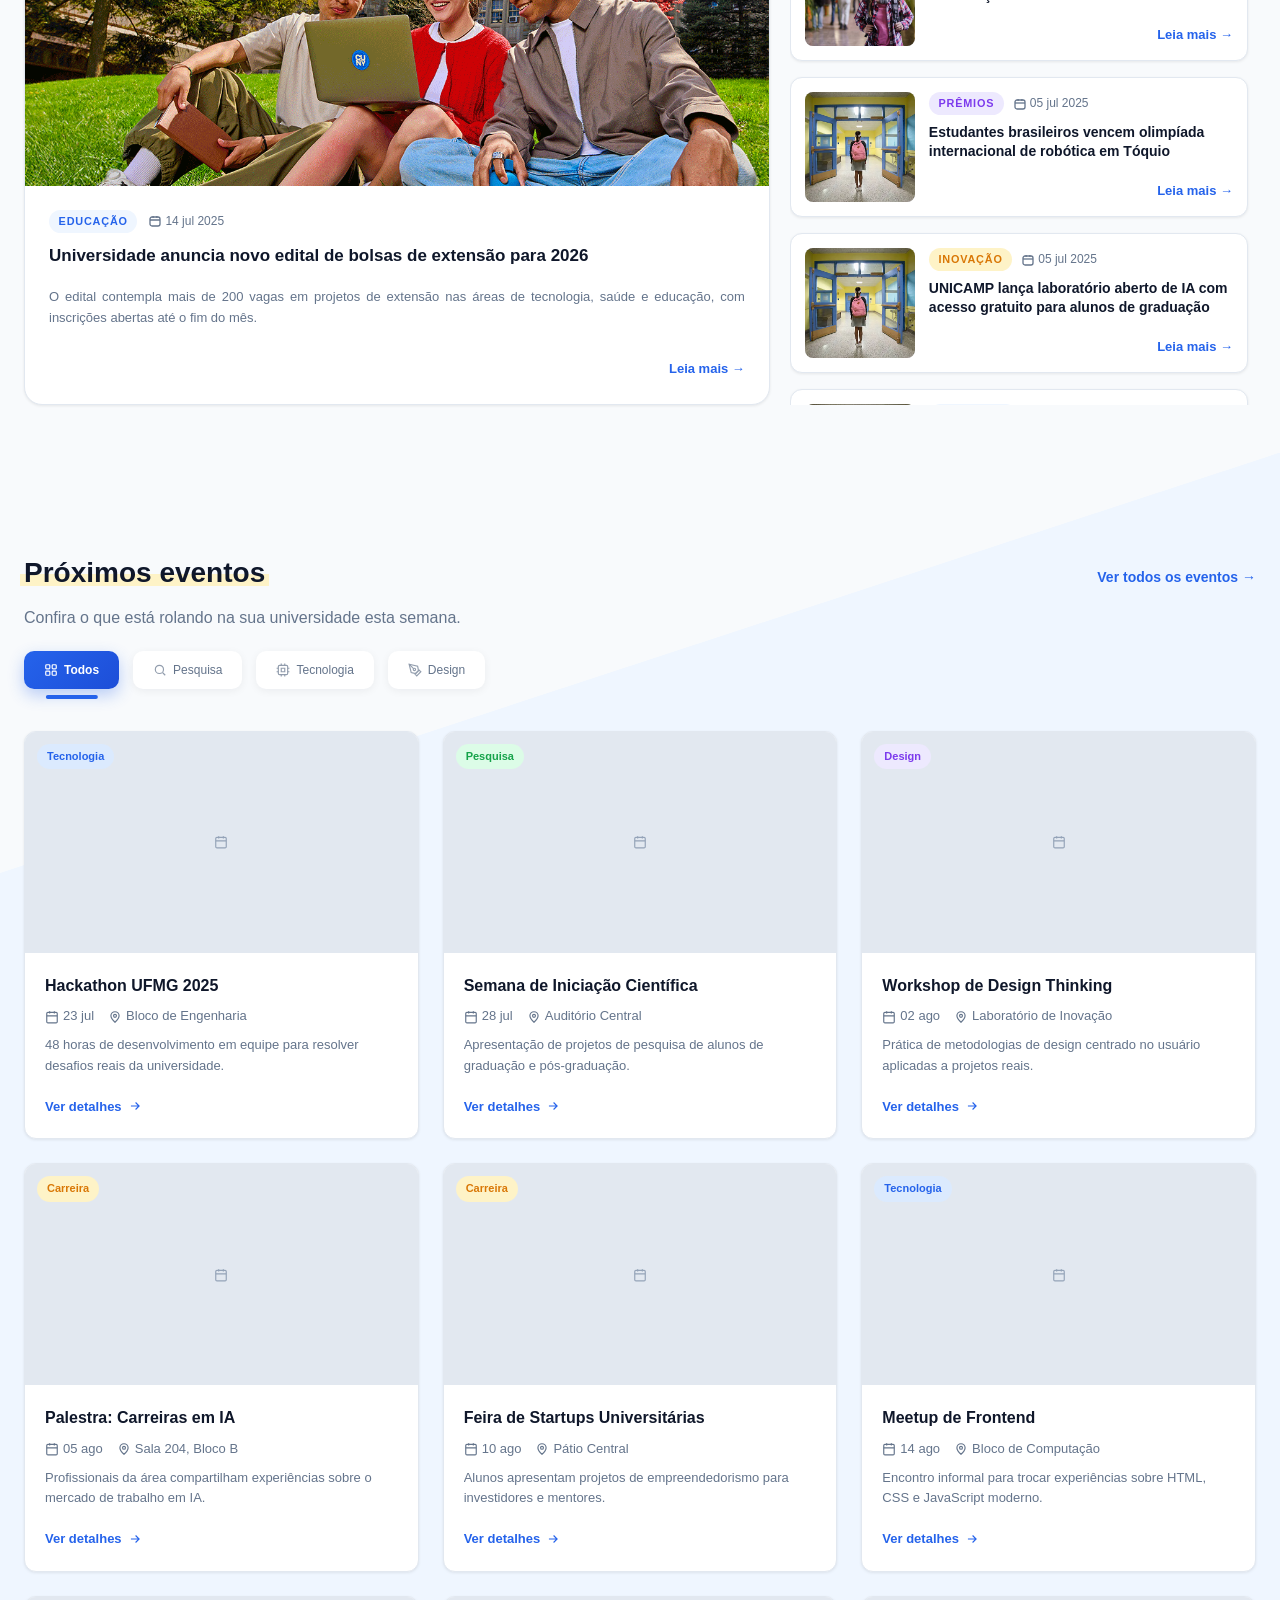
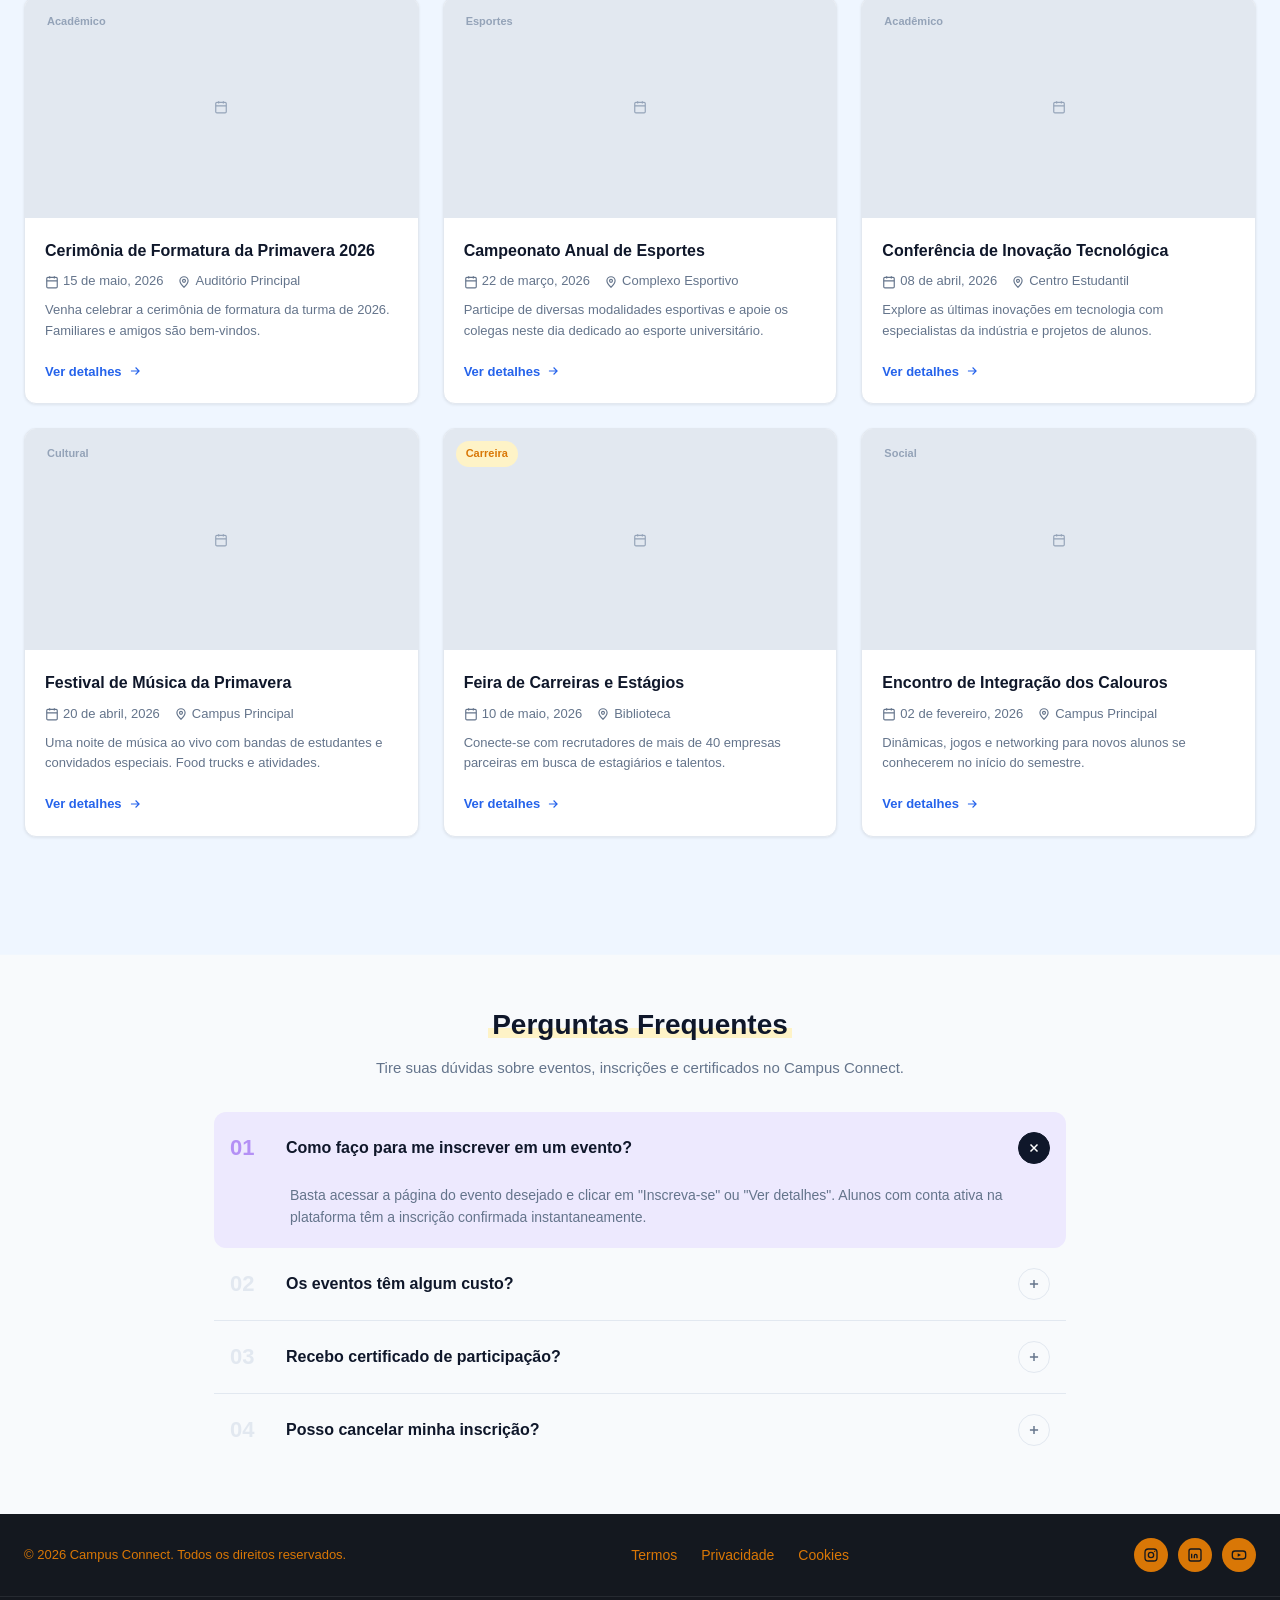
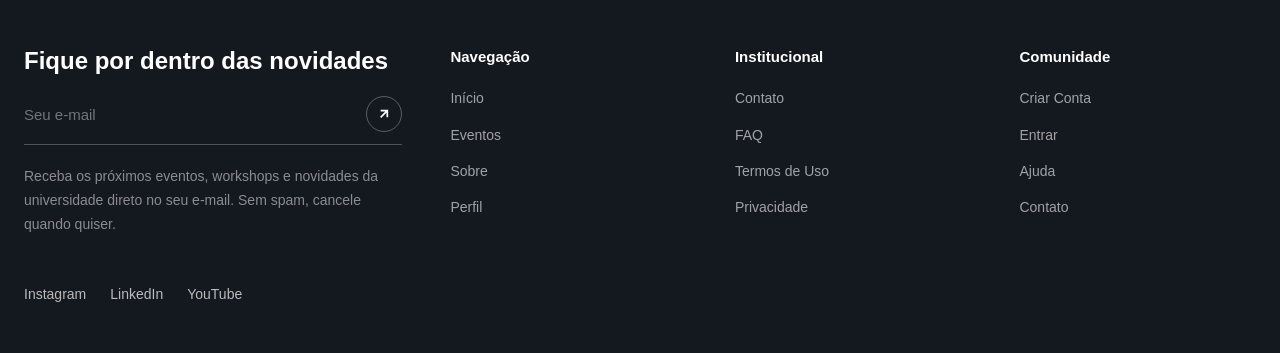
==== commit 6470aaec: "Wrapping up the home page with the events, FAQ, news, and footer sections." ====
--- a/index.html
+++ b/index.html
@@ -198,32 +198,19 @@
 
                 <div class="featured-carousel-wrapper">
                     <button class="carousel-arrow prev" id="carousel-prev" aria-label="Evento anterior">
-                        <svg
-                            xmlns="http://www.w3.org/2000/svg"
-                            width="24"
-                            height="24"
-                            viewBox="0 0 24 24"
-                            fill="none">
-
-                            <ellipse
-                                cx="8"
-                                cy="8"
-                                rx="8"
-                                ry="8"
-                                transform="matrix(4.37114e-08 -1 -1 -4.37114e-08 22 20)"
-                                fill="currentColor"
+                        <svg xmlns="http://www.w3.org/2000/svg" width="24" height="24" viewBox="0 0 24 24" fill="none">
+
+                            <ellipse cx="8" cy="8" rx="8" ry="8"
+                                transform="matrix(4.37114e-08 -1 -1 -4.37114e-08 22 20)" fill="currentColor"
                                 opacity=".15" />
 
                             <path
                                 d="M22.2998 12C22.2998 7.41604 18.584 3.7002 14 3.70019C9.41604 3.70019 5.7002 7.41604 5.7002 12C5.7002 16.584 9.41604 20.2998 14 20.2998C18.584 20.2998 22.2998 16.584 22.2998 12Z"
-                                stroke="currentColor"
-                                opacity=".20"
-                                stroke-width=".8" />
+                                stroke="currentColor" opacity=".20" stroke-width=".8" />
 
                             <path
                                 d="M4.92893 19.0711C6.32746 20.4696 8.10929 21.422 10.0491 21.8079C11.9889 22.1937 13.9996 21.9957 15.8268 21.2388C17.6541 20.4819 19.2159 19.2002 20.3147 17.5557C21.4135 15.9112 22 13.9778 22 12C22 10.0222 21.4135 8.08879 20.3147 6.4443C19.2159 4.79981 17.6541 3.51808 15.8268 2.76121C13.9996 2.00433 11.9889 1.8063 10.0491 2.19215C8.10929 2.578 6.32746 3.53041 4.92893 4.92893"
-                                stroke="currentColor"
-                                stroke-width="1.4" />
+                                stroke="currentColor" stroke-width="1.4" />
 
                             <path
                                 d="M15 12L15.4685 11.6252L15.7684 12L15.4685 12.3748L15 12ZM3 12.6C2.66863 12.6 2.4 12.3314 2.4 12C2.4 11.6686 2.66863 11.4 3 11.4V12.6ZM11.4685 6.62518L15.4685 11.6252L14.5315 12.3748L10.5315 7.37482L11.4685 6.62518ZM15.4685 12.3748L11.4685 17.3748L10.5315 16.6252L14.5315 11.6252L15.4685 12.3748ZM15 12.6H3V11.4H15V12.6Z"
@@ -298,18 +285,13 @@
                                     <div class="featured-footer">
                                         <button class="btn-featured-cta">
                                             Saiba-mais
-                                            <svg
-                                                class="btn-icon"
-                                                xmlns="http://www.w3.org/2000/svg"
-                                                viewBox="0 0 24 24"
+                                            <svg class="btn-icon" xmlns="http://www.w3.org/2000/svg" viewBox="0 0 24 24"
                                                 fill="none">
 
                                                 <path
                                                     d="M16.2111 11.1056L9.73666 7.86833C8.93878 7.46939 8 8.04958 8 8.94164V15.0584C8 15.9504 8.93878 16.5306 9.73666 16.1317L16.2111 12.8944C16.9482 12.5259 16.9482 11.4741 16.2111 11.1056Z"
-                                                    stroke="currentColor"
-                                                    stroke-width="2"
-                                                    stroke-linecap="round"
-                                                    stroke-linejoin="round"/>
+                                                    stroke="currentColor" stroke-width="2" stroke-linecap="round"
+                                                    stroke-linejoin="round" />
                                             </svg>
                                         </button>
                                     </div>
@@ -357,7 +339,7 @@
                         </a>
 
                         <!-- Card 02 -->
-                         <a href="#" class="featured-card-link">
+                        <a href="#" class="featured-card-link">
                             <article class="featured-card">
                                 <div class="featured-top-row">
                                     <span class="featured-rank">02</span>
@@ -401,7 +383,7 @@
                                             </span>
                                             164 avaliações
                                         </div>
-                                        
+
 
                                     </div>
                                     <div class="featured-content-right">
@@ -413,25 +395,21 @@
 
                                 <div class="featured-bottom">
                                     <p class="featured-description">
-                                        Apresentação de projetos de pesquisa de alunos de graduação e pós-graduação, com sessões
+                                        Apresentação de projetos de pesquisa de alunos de graduação e pós-graduação, com
+                                        sessões
                                         de pôsteres e comunicações orais.
                                     </p>
 
                                     <div class="featured-footer">
                                         <button class="btn-featured-cta">
                                             Saiba-mais
-                                            <svg
-                                                class="btn-icon"
-                                                xmlns="http://www.w3.org/2000/svg"
-                                                viewBox="0 0 24 24"
+                                            <svg class="btn-icon" xmlns="http://www.w3.org/2000/svg" viewBox="0 0 24 24"
                                                 fill="none">
 
                                                 <path
                                                     d="M16.2111 11.1056L9.73666 7.86833C8.93878 7.46939 8 8.04958 8 8.94164V15.0584C8 15.9504 8.93878 16.5306 9.73666 16.1317L16.2111 12.8944C16.9482 12.5259 16.9482 11.4741 16.2111 11.1056Z"
-                                                    stroke="currentColor"
-                                                    stroke-width="2"
-                                                    stroke-linecap="round"
-                                                    stroke-linejoin="round"/>
+                                                    stroke="currentColor" stroke-width="2" stroke-linecap="round"
+                                                    stroke-linejoin="round" />
                                             </svg>
                                         </button>
                                     </div>
@@ -477,7 +455,7 @@
 
                             </article>
                         </a>
-                        
+
 
                         <!-- Card 03 -->
                         <a href="#" class="featured-card-link">
@@ -536,25 +514,21 @@
 
                                 <div class="featured-bottom">
                                     <p class="featured-description">
-                                        Prática de metodologias de design centrado no usuário aplicadas a projetos reais de
+                                        Prática de metodologias de design centrado no usuário aplicadas a projetos reais
+                                        de
                                         extensão universitária, com dinâmicas em grupo.
                                     </p>
 
                                     <div class="featured-footer">
                                         <button class="btn-featured-cta">
                                             Saiba-mais
-                                            <svg
-                                                class="btn-icon"
-                                                xmlns="http://www.w3.org/2000/svg"
-                                                viewBox="0 0 24 24"
+                                            <svg class="btn-icon" xmlns="http://www.w3.org/2000/svg" viewBox="0 0 24 24"
                                                 fill="none">
 
                                                 <path
                                                     d="M16.2111 11.1056L9.73666 7.86833C8.93878 7.46939 8 8.04958 8 8.94164V15.0584C8 15.9504 8.93878 16.5306 9.73666 16.1317L16.2111 12.8944C16.9482 12.5259 16.9482 11.4741 16.2111 11.1056Z"
-                                                    stroke="currentColor"
-                                                    stroke-width="2"
-                                                    stroke-linecap="round"
-                                                    stroke-linejoin="round"/>
+                                                    stroke="currentColor" stroke-width="2" stroke-linecap="round"
+                                                    stroke-linejoin="round" />
                                             </svg>
                                         </button>
                                     </div>
@@ -601,37 +575,24 @@
                             </article>
                         </a>
                         <!-- Card 04 -->
-                         
-            
+
+
                     </div>
 
                     <button class="carousel-arrow next" id="carousel-next" aria-label="Próximo evento">
-                        <svg
-                            xmlns="http://www.w3.org/2000/svg"
-                            width="24"
-                            height="24"
-                            viewBox="0 0 24 24"
-                            fill="none">
-
-                            <ellipse
-                                cx="8"
-                                cy="8"
-                                rx="8"
-                                ry="8"
-                                transform="matrix(4.37114e-08 -1 -1 -4.37114e-08 22 20)"
-                                fill="currentColor"
+                        <svg xmlns="http://www.w3.org/2000/svg" width="24" height="24" viewBox="0 0 24 24" fill="none">
+
+                            <ellipse cx="8" cy="8" rx="8" ry="8"
+                                transform="matrix(4.37114e-08 -1 -1 -4.37114e-08 22 20)" fill="currentColor"
                                 opacity=".15" />
 
                             <path
                                 d="M22.2998 12C22.2998 7.41604 18.584 3.7002 14 3.70019C9.41604 3.70019 5.7002 7.41604 5.7002 12C5.7002 16.584 9.41604 20.2998 14 20.2998C18.584 20.2998 22.2998 16.584 22.2998 12Z"
-                                stroke="currentColor"
-                                opacity=".20"
-                                stroke-width=".8" />
+                                stroke="currentColor" opacity=".20" stroke-width=".8" />
 
                             <path
                                 d="M4.92893 19.0711C6.32746 20.4696 8.10929 21.422 10.0491 21.8079C11.9889 22.1937 13.9996 21.9957 15.8268 21.2388C17.6541 20.4819 19.2159 19.2002 20.3147 17.5557C21.4135 15.9112 22 13.9778 22 12C22 10.0222 21.4135 8.08879 20.3147 6.4443C19.2159 4.79981 17.6541 3.51808 15.8268 2.76121C13.9996 2.00433 11.9889 1.8063 10.0491 2.19215C8.10929 2.578 6.32746 3.53041 4.92893 4.92893"
-                                stroke="currentColor"
-                                stroke-width="1.4" />
+                                stroke="currentColor" stroke-width="1.4" />
 
                             <path
                                 d="M15 12L15.4685 11.6252L15.7684 12L15.4685 12.3748L15 12ZM3 12.6C2.66863 12.6 2.4 12.3314 2.4 12C2.4 11.6686 2.66863 11.4 3 11.4V12.6ZM11.4685 6.62518L15.4685 11.6252L14.5315 12.3748L10.5315 7.37482L11.4685 6.62518ZM15.4685 12.3748L11.4685 17.3748L10.5315 16.6252L14.5315 11.6252L15.4685 12.3748ZM15 12.6H3V11.4H15V12.6Z"
@@ -643,7 +604,7 @@
 
                 <!-- Um dot por card acima. A classe "active" começa no primeiro. -->
                 <div class="carousel-dots" id="carousel-dots">
-                    
+
                 </div>
             </div>
         </section>
@@ -654,19 +615,481 @@
                     <h2><span>Últimas Notícias</span></h2>
                     <p>Fique por dentro do que acontece na universidade.</p>
                 </div>
-                <a href="#" class="news-view-all"> 
-                    Ver todas as noticias
-                    <svg xmlns="http://www.w3.org/2000/svg" width="18" height="14" viewBox="0 0 18 14" fill="none">
-                        <path d="M16 6.70711L16.7071 6L17.4142 6.70711L16.7071 7.41421L16 6.70711ZM1 7.70711C0.447715 7.70711 0 7.25939 0 6.70711C0 6.15482 0.447715 5.70711 1 5.70711V7.70711ZM10.7071 -1.78814e-07L16.7071 6L15.2929 7.41421L9.29289 1.41421L10.7071 -1.78814e-07ZM16.7071 7.41421L10.7071 13.4142L9.29289 12L15.2929 6L16.7071 7.41421ZM16 7.70711H1V5.70711H16V7.70711Z" fill="#33363F"/>
-                    </svg>
+                <a href="#" class="news-view-all">
+                    Ver todas as noticias →
                 </a>
             </div>
+
+            <div class="news-body">
+                <article class="news-card news-featured" aria-labelledby="news-feat-title">
+
+                    <div class="featured-media" aria-hidden="true">
+                        <div class="featured-media-bg blue">
+                            <img src="img/hero-image.png" alt="">
+                        </div>
+                    </div>
+
+
+                    <div class="featured-body-news">
+                        <div class="featured-meta-news">
+                            <span class="cat-badge cat-blue" aria-hidden="true">
+                                Educação
+                            </span>
+                            <time class="news-date" datetime="2025-07-18">
+                                <!-- ícone calendário mini -->
+                                <svg width="12" height="12" viewBox="0 0 12 12" fill="none" aria-hidden="true">
+                                    <rect x="1" y="2" width="10" height="9" rx="2" stroke="currentColor"
+                                        stroke-width="1.3" />
+                                    <path d="M1 5h10" stroke="currentColor" stroke-width="1.3" />
+                                    <rect x="3.5" y="1" width="1.2" height="2" rx="0.6" fill="currentColor" />
+                                    <rect x="7.3" y="1" width="1.2" height="2" rx="0.6" fill="currentColor" />
+                                </svg>
+                                14 jul 2025
+                            </time>
+                        </div>
+
+                        <h3 class="featured-title" id="news-feat-title">Universidade anuncia novo edital de bolsas de
+                            extensão para 2026</h3>
+                        <p class="featured-description">
+                            O edital contempla mais de 200 vagas em projetos de extensão nas áreas de tecnologia,
+                            saúde e educação, com inscrições abertas até o fim do mês.
+
+                        </p>
+
+                        <a href="#" class="read-more">
+                            Leia mais →
+                        </a>
+                    </div>
+                </article>
+
+                <div class="news-secondary-list">
+
+                    <article class="news-secondary-item">
+
+                        <div class="news-secondary-image">
+                            <img src="img/banner-campus-2.jpg" alt="">
+                        </div>
+
+                        <div class="news-secondary-body">
+                            <div class="news-secondary-meta">
+                                <span class="cat-badge cat-green" aria-hidden="true">
+                                    Carreira
+                                </span>
+                                <time class="news-date" datetime="2025-07-18">
+                                    <!-- ícone calendário mini -->
+                                    <svg width="12" height="12" viewBox="0 0 12 12" fill="none" aria-hidden="true">
+                                        <rect x="1" y="2" width="10" height="9" rx="2" stroke="currentColor"
+                                            stroke-width="1.3" />
+                                        <path d="M1 5h10" stroke="currentColor" stroke-width="1.3" />
+                                        <rect x="3.5" y="1" width="1.2" height="2" rx="0.6" fill="currentColor" />
+                                        <rect x="7.3" y="1" width="1.2" height="2" rx="0.6" fill="currentColor" />
+                                    </svg>
+                                    8 jul 2025
+                                </time>
+                            </div>
+
+                            <h4 class="news-secondary-title">Pesquisa aponta crescimento de 34% nas contratações de
+                                recém-formados em TI</h4>
+                            <a href="#" class="read-more">
+                                Leia mais →
+                            </a>
+                        </div>
+                    </article>
+
+
+                    <article class="news-secondary-item">
+
+                        <div class="news-secondary-image">
+                            <img src="img/banner-campus.webp" alt="">
+                        </div>
+
+                        <div class="news-secondary-body">
+                            <div class="news-secondary-meta">
+                                <span class="cat-badge cat-purple" aria-hidden="true">
+                                    Prêmios
+                                </span>
+                                <time class="news-date" datetime="2025-07-18">
+                                    <!-- ícone calendário mini -->
+                                    <svg width="12" height="12" viewBox="0 0 12 12" fill="none" aria-hidden="true">
+                                        <rect x="1" y="2" width="10" height="9" rx="2" stroke="currentColor"
+                                            stroke-width="1.3" />
+                                        <path d="M1 5h10" stroke="currentColor" stroke-width="1.3" />
+                                        <rect x="3.5" y="1" width="1.2" height="2" rx="0.6" fill="currentColor" />
+                                        <rect x="7.3" y="1" width="1.2" height="2" rx="0.6" fill="currentColor" />
+                                    </svg>
+                                    05 jul 2025
+                                </time>
+                            </div>
+
+                            <h4 class="news-secondary-title">Estudantes brasileiros vencem olimpíada internacional de
+                                robótica em Tóquio</h4>
+                            <a href="#" class="read-more">
+                                Leia mais →
+                            </a>
+                        </div>
+                    </article>
+                    <article class="news-secondary-item">
+
+                        <div class="news-secondary-image">
+                            <img src="img/banner-campus.webp" alt="">
+                        </div>
+
+                        <div class="news-secondary-body">
+                            <div class="news-secondary-meta">
+                                <span class="cat-badge cat-amber" aria-hidden="true">
+                                    Inovação
+                                </span>
+                                <time class="news-date" datetime="2025-07-18">
+                                    <!-- ícone calendário mini -->
+                                    <svg width="12" height="12" viewBox="0 0 12 12" fill="none" aria-hidden="true">
+                                        <rect x="1" y="2" width="10" height="9" rx="2" stroke="currentColor"
+                                            stroke-width="1.3" />
+                                        <path d="M1 5h10" stroke="currentColor" stroke-width="1.3" />
+                                        <rect x="3.5" y="1" width="1.2" height="2" rx="0.6" fill="currentColor" />
+                                        <rect x="7.3" y="1" width="1.2" height="2" rx="0.6" fill="currentColor" />
+                                    </svg>
+                                    05 jul 2025
+                                </time>
+                            </div>
+
+                            <h4 class="news-secondary-title">UNICAMP lança laboratório aberto de IA com acesso gratuito
+                                para alunos de graduação</h4>
+                            <a href="#" class="read-more">
+                                Leia mais →
+                            </a>
+                        </div>
+                    </article>
+                    <article class="news-secondary-item">
+
+                        <div class="news-secondary-image">
+                            <img src="img/banner-campus.webp" alt="">
+                        </div>
+
+                        <div class="news-secondary-body">
+                            <div class="news-secondary-meta">
+                                <span class="cat-badge cat-blue" aria-hidden="true">
+                                    Educação
+                                </span>
+                                <time class="news-date" datetime="2025-07-18">
+                                    <!-- ícone calendário mini -->
+                                    <svg width="12" height="12" viewBox="0 0 12 12" fill="none" aria-hidden="true">
+                                        <rect x="1" y="2" width="10" height="9" rx="2" stroke="currentColor"
+                                            stroke-width="1.3" />
+                                        <path d="M1 5h10" stroke="currentColor" stroke-width="1.3" />
+                                        <rect x="3.5" y="1" width="1.2" height="2" rx="0.6" fill="currentColor" />
+                                        <rect x="7.3" y="1" width="1.2" height="2" rx="0.6" fill="currentColor" />
+                                    </svg>
+                                    05 jul 2025
+                                </time>
+                            </div>
+
+                            <h4 class="news-secondary-title">Feira de estágios reúne mais de 40 empresas parceiras</h4>
+                            <a href="#" class="read-more">
+                                Leia mais →
+                            </a>
+                        </div>
+                    </article>
+                    <article class="news-secondary-item">
+
+                        <div class="news-secondary-image">
+                            <img src="img/banner-campus.webp" alt="">
+                        </div>
+
+                        <div class="news-secondary-body">
+                            <div class="news-secondary-meta">
+                                <span class="cat-badge cat-blue" aria-hidden="true">
+                                    Educação
+                                </span>
+                                <time class="news-date" datetime="2025-07-18">
+                                    <!-- ícone calendário mini -->
+                                    <svg width="12" height="12" viewBox="0 0 12 12" fill="none" aria-hidden="true">
+                                        <rect x="1" y="2" width="10" height="9" rx="2" stroke="currentColor"
+                                            stroke-width="1.3" />
+                                        <path d="M1 5h10" stroke="currentColor" stroke-width="1.3" />
+                                        <rect x="3.5" y="1" width="1.2" height="2" rx="0.6" fill="currentColor" />
+                                        <rect x="7.3" y="1" width="1.2" height="2" rx="0.6" fill="currentColor" />
+                                    </svg>
+                                    05 jul 2025
+                                </time>
+                            </div>
+
+                            <h4 class="news-secondary-title">Feira de estágios reúne mais de 40 empresas parceiras</h4>
+                            <a href="#" class="read-more">
+                                Leia mais →
+                            </a>
+                        </div>
+                    </article>
+                    <article class="news-secondary-item">
+
+                        <div class="news-secondary-image">
+                            <img src="img/banner-campus.webp" alt="">
+                        </div>
+
+                        <div class="news-secondary-body">
+                            <div class="news-secondary-meta">
+                                <span class="cat-badge cat-blue" aria-hidden="true">
+                                    Educação
+                                </span>
+                                <time class="news-date" datetime="2025-07-18">
+                                    <!-- ícone calendário mini -->
+                                    <svg width="12" height="12" viewBox="0 0 12 12" fill="none" aria-hidden="true">
+                                        <rect x="1" y="2" width="10" height="9" rx="2" stroke="currentColor"
+                                            stroke-width="1.3" />
+                                        <path d="M1 5h10" stroke="currentColor" stroke-width="1.3" />
+                                        <rect x="3.5" y="1" width="1.2" height="2" rx="0.6" fill="currentColor" />
+                                        <rect x="7.3" y="1" width="1.2" height="2" rx="0.6" fill="currentColor" />
+                                    </svg>
+                                    05 jul 2025
+                                </time>
+                            </div>
+
+                            <h4 class="news-secondary-title">Feira de estágios reúne mais de 40 empresas parceiras</h4>
+                            <a href="#" class="read-more">
+                                Leia mais →
+                            </a>
+                        </div>
+                    </article>
+
+
+                </div>
+            </div>
         </section>
 
+        <section class="diagonal-section">
+            <div class="events-section">
+                <div class="events-header">
+                    <div>
+                        <h2><span>Próximos eventos</span></h2>
+                        <p class="events-subtitle"> Confira o que está rolando na sua universidade esta semana.</p>
+                    </div>
+                    <a href="#" class="events-view-all">Ver todos os eventos →</a>
+                </div>
+
+                <div class="pill-group" role="list" aria-label="Categorias de eventos">
+                    <button class="course-pill active" role="listitem" data-categoria="todos"
+                        aria-label="Todas as categorias">
+                        <svg viewBox="0 0 24 24" fill="none" stroke="currentColor" stroke-width="2">
+                            <rect x="3" y="3" width="7" height="7" rx="1.5" />
+                            <rect x="14" y="3" width="7" height="7" rx="1.5" />
+                            <rect x="3" y="14" width="7" height="7" rx="1.5" />
+                            <rect x="14" y="14" width="7" height="7" rx="1.5" />
+                        </svg>
+                        <span class="pill-label">Todos</span>
+                    </button>
+
+                    <button class="course-pill" role="listitem" data-categoria="pesquisa"
+                        aria-label="Filtrar por Pesquisa">
+                        <svg viewBox="0 0 24 24" fill="none" stroke="currentColor" stroke-width="2">
+                            <circle cx="11" cy="11" r="7" />
+                            <path d="M21 21l-4.3-4.3" />
+                        </svg>
+                        <span class="pill-label">Pesquisa</span>
+                    </button>
+
+                    <button class="course-pill" role="listitem" data-categoria="tecnologia"
+                        aria-label="Filtrar por Tecnologia">
+                        <svg viewBox="0 0 24 24" fill="none" stroke="currentColor" stroke-width="2">
+                            <rect x="4" y="4" width="16" height="16" rx="2" />
+                            <path d="M9 9h6v6H9z" />
+                            <path d="M9 1v3M15 1v3M9 20v3M15 20v3M1 9h3M1 15h3M20 9h3M20 15h3" />
+                        </svg>
+                        <span class="pill-label">Tecnologia</span>
+                    </button>
+
+                    <button class="course-pill" role="listitem" data-categoria="design" aria-label="Filtrar por Design">
+                        <svg viewBox="0 0 24 24" fill="none" stroke="currentColor" stroke-width="2">
+                            <path d="M12 19l7-7 3 3-7 7-3-3z" />
+                            <path d="M18 13l-1.5-7.5L2 2l3.5 14.5L13 18l5-5z" />
+                            <path d="M2 2l7.5 7.5" />
+                            <circle cx="11" cy="11" r="2" />
+                        </svg>
+                        <span class="pill-label">Design</span>
+                    </button>
+                </div>
+
+                <div class="events-content">
+                    <div class="events-grid" id="events-grid"> </div>
+                    <div class="events-empty" id="events-empty">
+                        <img src="img/no-result.svg" alt="">
+                    </div>
+                </div>
+            </div>
+        </section>
+
+        <section class="faq-section">
+            <div class="faq-header">
+                <h2><span>Perguntas Frequentes</span></h2>
+                <p>Tire suas dúvidas sobre eventos, inscrições e certificados no Campus Connect.</p>
+            </div>
+
+            <div class="faq-list" id="faq-list">
+                <div class="faq-item active">
+                <button class="faq-question-row">
+                    <span class="faq-number">01</span>
+                    <span class="faq-question-text">Como faço para me inscrever em um evento?</span>
+                    <span class="faq-toggle" aria-hidden="true">
+                    <svg class="icon-close" viewBox="0 0 24 24" fill="none" stroke="currentColor" stroke-width="2.5"><path d="M18 6L6 18M6 6l12 12"/></svg>
+                    <svg class="icon-open" viewBox="0 0 24 24" fill="none" stroke="currentColor" stroke-width="2.5"><path d="M12 5v14M5 12h14"/></svg>
+                    </span>
+                </button>
+                <div class="faq-answer">
+                    <p class="faq-answer-text">
+                    Basta acessar a página do evento desejado e clicar em "Inscreva-se" ou "Ver detalhes".
+                    Alunos com conta ativa na plataforma têm a inscrição confirmada instantaneamente.
+                    </p>
+                </div>
+                </div>
+
+                <div class="faq-item">
+                <button class="faq-question-row">
+                    <span class="faq-number">02</span>
+                    <span class="faq-question-text">Os eventos têm algum custo?</span>
+                    <span class="faq-toggle" aria-hidden="true">
+                    <svg class="icon-close" viewBox="0 0 24 24" fill="none" stroke="currentColor" stroke-width="2.5"><path d="M18 6L6 18M6 6l12 12"/></svg>
+                    <svg class="icon-open" viewBox="0 0 24 24" fill="none" stroke="currentColor" stroke-width="2.5"><path d="M12 5v14M5 12h14"/></svg>
+                    </span>
+                </button>
+                <div class="faq-answer">
+                    <p class="faq-answer-text">
+                    A grande maioria dos eventos listados é gratuita para estudantes da universidade.
+                    Eventos com custo indicam o valor claramente na página do evento.
+                    </p>
+                </div>
+                </div>
+
+                <div class="faq-item">
+                <button class="faq-question-row">
+                    <span class="faq-number">03</span>
+                    <span class="faq-question-text">Recebo certificado de participação?</span>
+                    <span class="faq-toggle" aria-hidden="true">
+                    <svg class="icon-close" viewBox="0 0 24 24" fill="none" stroke="currentColor" stroke-width="2.5"><path d="M18 6L6 18M6 6l12 12"/></svg>
+                    <svg class="icon-open" viewBox="0 0 24 24" fill="none" stroke="currentColor" stroke-width="2.5"><path d="M12 5v14M5 12h14"/></svg>
+                    </span>
+                </button>
+                <div class="faq-answer">
+                    <p class="faq-answer-text">
+                    Sim, eventos com carga horária mínima de 2h emitem certificado digital automaticamente
+                    após a confirmação de presença.
+                    </p>
+                </div>
+                </div>
+
+                <div class="faq-item">
+                <button class="faq-question-row">
+                    <span class="faq-number">04</span>
+                    <span class="faq-question-text">Posso cancelar minha inscrição?</span>
+                    <span class="faq-toggle" aria-hidden="true">
+                    <svg class="icon-close" viewBox="0 0 24 24" fill="none" stroke="currentColor" stroke-width="2.5"><path d="M18 6L6 18M6 6l12 12"/></svg>
+                    <svg class="icon-open" viewBox="0 0 24 24" fill="none" stroke="currentColor" stroke-width="2.5"><path d="M12 5v14M5 12h14"/></svg>
+                    </span>
+                </button>
+                <div class="faq-answer">
+                    <p class="faq-answer-text">
+                    Sim, você pode cancelar até 24 horas antes do início do evento diretamente pela sua área do estudante.
+                    </p>
+                </div>
+                </div>
+            </div>
+        </section>
+
     </main>
 
-    <script src="js/components/hero-section.js"></script>
-    <script src="js/components/featured-section.js"></script>
+    <footer class="site-footer">
+    <div class="footer-topbar">
+        <span class="footer-copyright">© 2026 Campus Connect. Todos os direitos reservados.</span>
+
+        <nav class="footer-legal-links" aria-label="Links legais">
+        <a href="#">Termos</a>
+        <a href="#">Privacidade</a>
+        <a href="#">Cookies</a>
+        </nav>
+
+        <div class="footer-social-icons">
+        <a href="#" aria-label="Instagram" class="footer-social-circle">
+            <svg viewBox="0 0 24 24" fill="none" stroke="currentColor" stroke-width="2">
+            <rect x="3" y="3" width="18" height="18" rx="5"/><circle cx="12" cy="12" r="4"/><circle cx="17.5" cy="6.5" r="1" fill="currentColor" stroke="none"/>
+            </svg>
+        </a>
+        <a href="#" aria-label="LinkedIn" class="footer-social-circle">
+            <svg viewBox="0 0 24 24" fill="none" stroke="currentColor" stroke-width="2">
+            <rect x="3" y="3" width="18" height="18" rx="3"/><path d="M7 10v7M7 7v.01M11 17v-4a2 2 0 0 1 4 0v4M11 13v4"/>
+            </svg>
+        </a>
+        <a href="#" aria-label="YouTube" class="footer-social-circle">
+            <svg viewBox="0 0 24 24" fill="none" stroke="currentColor" stroke-width="2">
+            <rect x="2" y="6" width="20" height="12" rx="4"/><path d="M10 9.5l5 2.5-5 2.5z" fill="currentColor" stroke="none"/>
+            </svg>
+        </a>
+        </div>
+    </div>
+
+    <div class="footer-main">
+        <div class="footer-newsletter">
+        <h3 class="footer-newsletter-title">Fique por dentro das novidades</h3>
+
+        <form class="footer-newsletter-form" id="footer-newsletter-form">
+            <input
+            type="email"
+            id="footer-newsletter-email"
+            class="footer-newsletter-input"
+            placeholder="Seu e-mail"
+            aria-label="E-mail para receber novidades"
+            required
+            >
+            <button type="submit" class="footer-newsletter-submit" aria-label="Inscrever-se">
+            <svg viewBox="0 0 24 24" fill="none" stroke="currentColor" stroke-width="2.5">
+                <path d="M7 17L17 7M7 7h10v10"/>
+            </svg>
+            </button>
+        </form>
+
+        <p class="footer-newsletter-desc">
+            Receba os próximos eventos, workshops e novidades da universidade direto no seu e-mail.
+            Sem spam, cancele quando quiser.
+        </p>
+
+        <p class="footer-newsletter-feedback" id="footer-newsletter-feedback"></p>
+
+        <div class="footer-social-text-links">
+            <a href="#">Instagram</a>
+            <a href="#">LinkedIn</a>
+            <a href="#">YouTube</a>
+        </div>
+        </div>
+
+        <nav class="footer-link-column" aria-label="Navegação">
+        <h4 class="footer-column-title">Navegação</h4>
+        <a href="index.html">Início</a>
+        <a href="pages/events.html">Eventos</a>
+        <a href="#">Sobre</a>
+        <a href="pages/profile.html">Perfil</a>
+        </nav>
+
+        <nav class="footer-link-column" aria-label="Institucional">
+        <h4 class="footer-column-title">Institucional</h4>
+        <a href="pages/contact.html">Contato</a>
+        <a href="#">FAQ</a>
+        <a href="#">Termos de Uso</a>
+        <a href="#">Privacidade</a>
+        </nav>
+
+        <nav class="footer-link-column" aria-label="Comunidade">
+        <h4 class="footer-column-title">Comunidade</h4>
+        <a href="#">Criar Conta</a>
+        <a href="#">Entrar</a>
+        <a href="#">Ajuda</a>
+        <a href="#">Contato</a>
+        </nav>
+    </div>
+    </footer>
+
+    <script src="js/home/components/hero-section.js"></script>
+    <script src="js/home/components/featured-section.js"></script>
+    <script src="js/home/components/news.js"></script>
+    <script src="./data/events-mock.js"></script>
+    <script src="js/home/components/events-section.js"></script>
+    <script src="js/home/components/faq-section.js"></script>
+    <script src="js/home/components/footer-section.js"></script>
     <script src="js/index.js"></script>
 </body>
 
--- a/css/style.css
+++ b/css/style.css
@@ -5,6 +5,7 @@
     --color-primary: #2563eb;
     --color-primary-hover: #1d4ed8;
     --color-primary-bg: #eff6ff;
+    
 
     /* ===== Secondary ===== */
 
@@ -67,40 +68,30 @@
     --space-xl: 48px;
 }
 
-* {  box-sizing: border-box;}
-
-body {
-    margin: 0;
-    font-family: system-ui, -apple-system, BlinkMacSystemFont, 'Segoe UI', Roboto, Helvetica, Arial, sans-serif;
-    color: var(--color-text);
-    background: var(--color-bg);
-    line-height: 1.5;
-}
-
-a{
-    text-decoration: none;
-    color: inherit;
-}
-
-ul{
-    list-style: none;
-    margin: 0;
-    padding: 0;
-}
-
-button{
+*, *::before, *::after { box-sizing: border-box; margin: 0; padding: 0; }
+    html  { scroll-behavior: smooth; }
+    body  {
+      font-family: "Poppins", sans-serif;
+      font-size: 1rem;
+      line-height: 1.6;
+      color: var(--color-text);
+      background: var(--color-bg);
+      -webkit-font-smoothing: antialiased;
+    }
+    a   { color: inherit; text-decoration: none; }
+    ul  { list-style: none; }
+    img { display: block; max-width: 100%; }
+    button{
     font-family: inherit;
     cursor: pointer;
-}
-
-/* Foco visível para acessibilidade */
-a:focus-visible,
-  button:focus-visible,
-  input:focus-visible {
-    outline: 2px solid var(--color-primary);
-    outline-offset: 2px;
-}
-
+    }
+
+    :focus-visible {
+      outline: 2px solid var(--color-primary);
+      outline-offset: 3px;
+      border-radius: var(--radius-sm);
+    }
+    
 
 /*---HEADER---*/
 
@@ -760,8 +751,10 @@
   width: 100%;
   background: var(--color-bg); /* cor que aparece no triângulo cinza do canto */
   overflow: hidden;
+  isolation: isolate;
   padding: 50px 0 70px;
   margin: 0;
+  
 }
 
 .diagonal-section::before {
@@ -770,14 +763,15 @@
   inset: 0;
   background: var(--color-primary-bg);
   clip-path: polygon(0 20%, 100% 0%, 100% 100%, 0% 100%);
-  z-index: 0;
+  z-index: -1;
 }
 
 .featured-section {
   max-width: 1280px;
   margin: 0 auto;
-  padding: 15px 24px var(--space-xl);
+  padding: 15px 24px 32px;
   position: relative;
+  z-index: 1;
 }
  
 .featured-header {
@@ -791,7 +785,7 @@
   font-weight: 800;
   margin: 0 0 10px;
   position: relative;
-  z-index: 1;
+  
 }
  
 .featured-header h2 span {
@@ -947,7 +941,9 @@
 .featured-title {
   font-size: 17px;
   font-weight: 800;
+  color: var(--color-text);
   line-height: 1.3;
+  
   margin: 0 0 2px;
 }
  
@@ -1091,6 +1087,7 @@
 .btn-featured-cta {
   width: 140px;
   height: 40px;
+  margin-top: 7px;
 
   display: inline-flex;
   justify-content:center;
@@ -1104,7 +1101,7 @@
   border-radius: var(--radius-sm);
 
   font-size: 14px;
-  font-weight: 500;
+  font-weight: 600;
   
   cursor: pointer;
   transition: all 150ms ease;
@@ -1200,3 +1197,996 @@
   background: var(--color-text);
 }
 
+/*Seção Últimas Notícias*/
+
+.news-section {
+  max-width: 1280px;
+  margin: 32px auto 0;
+  padding: 0 24px var(--space-xl);
+}
+
+.news-header{
+  display: flex;
+  align-items: baseline;
+  justify-content: space-between;
+  gap: var(--space-md);
+  flex-wrap: wrap;
+  margin-bottom: var(--space-lg);
+}
+
+.news-header h2 {
+  display: inline-block;
+  font-size: 28px;
+  font-weight: 800;
+  margin: 0 0 6px;
+  position: relative;
+}
+
+.news-header h2 span {
+  position: relative;
+}
+
+.news-header h2 span::after {
+    content: "";
+    position: absolute;
+    left: -4px;
+    right: -4px;
+    bottom: 2px;
+    height: 10px;
+    background: var(--color-amber-bg);
+    z-index: -1;
+  }
+
+  .news-header p {
+    font-size: 15px;
+    color: var(--color-text-muted);
+    margin: 0;
+  }
+
+  .news-view-all {
+    font-size: 14px;
+    font-weight: 600;
+    color: var(--color-primary);
+    white-space: nowrap;
+  }
+
+  .news-layout {
+    display: grid;
+    grid-template-columns: 1.5fr 1fr;
+    gap: 24px;
+    align-items: stretch;
+  }
+/*Card em destaque*/
+  .news-body {
+    display: grid;
+    grid-template-columns: 1.6fr 1fr;
+    gap: 1.25rem;
+    align-items: start;
+  }
+
+  .news-card {
+    background: var(--color-surface);
+    border: 1px solid var(--color-border);
+    border-radius: var(--radius-lg);
+    box-shadow: 0 1px 3px rgba(0, 0, 0, 0.08);
+    overflow: hidden;
+    transition: box-shadow 150ms ease, transform 150ms ease;
+  }
+
+  .news-card:hover {
+    transform: translateY(-2px);
+  }
+
+  .cat-badge{
+    display: inline-block;
+    padding: 0.18rem 0.6rem;
+    border-radius: var(--radius-lg);
+    font-size: .68rem;
+    font-weight: 700;
+    text-transform: uppercase;
+    letter-spacing: 0.05rem;
+  }
+
+  .cat-blue   { background: var(--color-primary-bg); color: var(--color-primary); }
+  .cat-green  { background: var(--color-success-bg); color: var(--color-success); }
+  .cat-purple { background: var(--color-purple-bg);  color: var(--color-purple);  }
+  .cat-amber  { background: var(--color-amber-bg);   color: var(--color-amber);   }
+
+.news-date {
+  font-size: 0.75rem;
+  color: var(--color-text-muted);
+  font-weight: 500;
+  display: flex;
+  align-items: center;
+  gap: 4px;
+}
+
+.news-featured{
+  display: flex;
+  flex-direction: column;
+  
+}
+
+.featured-media {
+  position: relative;
+  width: 100%;
+  height: 280px;
+  overflow: hidden;
+  background: var(--color-bg);
+  flex-shrink: 0;
+}
+
+.featured-media img{
+    width:100%;
+    height:100%;
+    object-fit:cover;
+
+    transition:transform .35s ease;
+}
+
+.news-featured:hover .featured-media img{
+    transform:scale(1.03);
+}
+
+.featured-media-bg {
+  position: absolute;
+  inset: 0;
+  display: flex;
+  align-items: center;
+  justify-content: center;
+  background: #dbeafe;
+}
+
+.featured-media-bg img {
+ width:100%;
+  height:100%;
+  object-fit:cover;
+  display:block;
+}
+
+.featured-media-bg.green  { background: #dcfce7; }
+.featured-media-bg.purple { background: #ede9fe; }
+.featured-media-bg.amber  { background: #fef3c7; }
+
+.media-icon {
+  opacity: .38;
+}
+
+.featured-media .cat-badge {
+  position: absolute;
+  top: 0.75rem;
+  left: 0.75rem;
+  backdrop-filter: blur(4px);
+  -webkit-backdrop-filter: blur(4px);
+}
+
+.featured-body-news {
+  padding: 1.5rem;
+  display: flex;
+  flex-direction: column;
+  gap: 0.75rem;
+}
+
+.featured-meta-news {
+  display: flex;
+  align-items: center;
+  gap: 0.75rem;
+}
+
+.read-more {
+  margin-top: 12px;
+  align-self: flex-end;
+
+  display: inline-flex;
+  align-items: center;
+  gap: 0.2rem;
+
+  font-size: 0.8125rem;
+  font-weight: 600;
+  color: var(--color-primary);
+  transition: gap 150ms;
+  
+}
+
+.read-more:hover { 
+  gap: 0.4rem;
+  transform: translateX(3px);
+}
+
+.news-secondary-list {
+  position: relative;
+
+  height: 600px;
+  overflow-y: auto;
+  overflow-x: hidden;
+
+  scrollbar-gutter: stable;
+
+  display: flex;
+  flex-direction: column;
+  gap: 16px;
+  padding-right: 8px;
+
+  scrollbar-width: none;
+  transition: all .25s ease;
+}
+
+.news-secondary-list:hover{
+    scrollbar-width:thin;
+    scrollbar-color:#3b424d transparent;
+}
+
+.news-secondary-list:hover::-webkit-scrollbar-thumb{
+    background:#3b424d;
+}
+
+.news-secondary-list:hover::-webkit-scrollbar-track{
+    background:#f4f6fb;
+}
+
+.news-secondary-list::before{
+    content:"";
+
+    position: sticky;
+    top:0;
+
+    display:block;
+
+    width:100%;
+    height:28px;
+
+    background:linear-gradient(
+        to bottom,
+        #f8fafc 0%,
+        rgba(248,250,252,.9) 35%,
+        rgba(248,250,252,0) 100%
+    );
+
+    z-index:20;
+
+    pointer-events:none;
+}
+
+.news-secondary-list::after{
+    content:"";
+
+    position: sticky;
+    bottom:0;
+
+    display:block;
+
+    width:100%;
+    height:32px;
+
+    margin-top:-32px;
+
+    background:linear-gradient(
+        to top,
+        #f8fafc 0%,
+        rgba(248,250,252,.9) 35%,
+        rgba(248,250,252,0) 100%
+    );
+
+    z-index:20;
+
+    pointer-events:none;
+}
+
+.news-secondary-item {
+  display: flex;
+  gap: 14px;
+  background: var(--color-surface);
+  border: 1px solid var(--color-border);
+  border-radius: var(--radius-md);
+  padding: 14px;
+  box-shadow: 0 1px 3px rgba(0, 0, 0, 0.08);
+  transition: box-shadow 150ms ease, transform 150ms ease;
+  flex: 1;
+}
+
+.news-secondary-item::-webkit-scrollbar{
+  width: 8px;
+}
+
+.news-secondary-list::-webkit-scrollbar-thumb{
+    background:#3d434c;
+    border-radius:999px;
+    border: 2px solid transparent;
+    background-clip: padding-box;
+}
+
+.news-secondary-list::-webkit-scrollbar-thumb:hover{
+    background:#2d323a;
+}
+
+.news-secondary-list::-webkit-scrollbar-thumb{
+    background:transparent;
+    border-radius:999px;
+
+    transition:background .25s ease;
+}
+
+
+.news-secondary-image {
+  width: 110px;
+  height: 110px;
+  border-radius: var(--radius-sm);
+  background: #e2e8f0;
+  display: flex;
+  align-items: center;
+  justify-content: center;
+  color: #94a3b8;
+  flex-shrink: 0;
+}
+
+.news-secondary-image img {
+  width: 100%;
+  height: 100%;
+  object-fit: cover;
+  display: block;
+  border-radius: var(--radius-sm);
+}
+
+.news-secondary-body {
+    flex:1;
+
+    display:flex;
+    flex-direction:column;
+    justify-content:center;
+
+    gap:8px;
+  }
+
+  .news-secondary-meta{
+    display:flex;
+    align-items:center;
+    gap:10px;
+}
+ 
+  .news-secondary-title {
+    font-size: 14px;
+    font-weight: 700;
+    line-height: 1.35;
+    
+    margin: 0;
+    display: -webkit-box;
+    -webkit-line-clamp: 2;
+    -webkit-box-orient: vertical;
+    overflow: hidden;
+  }
+
+
+  /*EVENTOS */
+
+.events-section {
+  max-width: 1280px;
+  margin: 0 auto;
+  padding: var(--space-xl) 24px;
+  position: relative;
+  z-index: 1;
+}
+
+.events-header {
+  display: flex;
+  align-items: baseline;
+  justify-content: space-between;
+  gap: var(--space-md);
+  flex-wrap: wrap;
+  margin-bottom: var(--space-md);
+}
+
+.events-header h2 {
+  display: inline-block;
+  font-size: 28px;
+  font-weight: 800;
+  margin: 0 0 10px;
+  position: relative;
+}
+
+.events-header h2 span {
+  position: relative;
+}
+
+.events-header h2 span::after {
+  content: "";
+  position: absolute;
+  left: -4px;
+  right: -4px;
+  bottom: 2px;
+  height: 12px;
+  background: var(--color-amber-bg);
+  z-index: -1;
+}
+
+.events-subtitle {
+  font-size: 16px;
+  color: var(--color-text-muted);
+  margin: 0;
+}
+
+.events-view-all {
+  font-size: 14px;
+  font-weight: 600;
+  color: var(--color-primary);
+  white-space: nowrap;
+}
+
+.events-view-all:hover { 
+  gap: 0.4rem;
+  transform: translateX(3px);
+}
+
+.pill-group {
+  display: flex;
+  align-items: flex-start;
+  gap: 14px;
+  flex-wrap: wrap;
+  padding-bottom: 10px; /* espaço para a barrinha indicadora não cortar */
+}
+
+.course-pill {
+  position: relative;
+  display: inline-flex;
+  align-items: center;
+  gap: 6px;
+
+  background: var(--color-surface);
+  color: var(--color-text-muted);
+
+  padding: 12px 20px;
+  border: none;
+  border-radius: 10px;
+
+  font-size: 12px;
+  font-weight: 500;
+
+  box-shadow: 0 2px 8px rgba(15, 23, 42, 0.06);
+  cursor: pointer;
+  user-select: none;
+  transition: background 150ms ease, color 150ms ease, box-shadow 150ms ease, transform 150ms ease;
+}
+
+.course-pill svg {
+  width: 14px;
+  height: 14px;
+  flex-shrink: 0;
+  opacity: 0.7;
+  transition: opacity 150ms ease;
+}
+
+.course-pill:hover {
+  color: var(--color-text);
+  box-shadow: 0 4px 12px rgba(15, 23, 42, 0.1);
+  transform: translateY(-1px);
+}
+
+.course-pill:hover svg {
+  opacity: 1;
+}
+
+/* Barrinha indicadora, escondida por padrão */
+.course-pill::after {
+  content: "";
+  position: absolute;
+  left: 50%;
+  bottom: -10px;
+  transform: translateX(-50%);
+  width: 0;
+  height: 4px;
+  border-radius: var(--radius-pill);
+  background: var(--color-primary);
+  transition: width 200ms ease;
+}
+
+/* Estado ativo — preenchimento em gradiente + barra visível */
+.course-pill.active {
+  background: linear-gradient(135deg, var(--color-primary), var(--color-primary-hover));
+  color: #fff;
+  font-weight: 700;
+  box-shadow: 0 6px 16px rgba(37, 99, 235, 0.3);
+}
+
+.course-pill.active svg {
+  opacity: 1;
+}
+
+.course-pill.active::after {
+  width: 55%;
+}
+
+.events-content {
+  min-height: 720px;
+  margin-top: 32px;
+  position: relative;
+}
+
+.events-grid {
+  width: 100%;
+  display: grid;
+  grid-template-columns: repeat(3, 1fr);
+  gap: 24px;
+}
+
+.event-item-card {
+  background: var(--color-surface);
+  border: 1px solid var(--color-border);
+  border-radius: var(--radius-md);
+
+  overflow: hidden;
+
+  box-shadow: 0 1px 3px rgba(0, 0, 0, 0.08);
+  transition: transform 150ms ease, transform 150ms ease;
+  display: flex;
+  flex-direction: column;
+}
+
+.event-item-card:hover {
+  box-shadow: 0 8px 20px rgba(0, 0, 0, 0.1);
+  transform: translateY(-2px);
+}
+
+.event-item-image {
+  position: relative;
+  aspect-ratio: 16/9;
+  background: #e2e8f0;
+  display: flex;
+  align-items: center;
+  justify-content: center;
+  color: #94a3b8;
+}
+
+.event-item-badge {
+  position: absolute;
+  top: 12px;
+  left: 12px;
+  font-size: 11px;
+  font-weight: 600;
+  padding: 4px 10px;
+  border-radius: var(--radius-pill);
+}
+
+.event-item-body {
+  padding: var(--space-md);
+  display: flex;
+  flex-direction: column;
+  gap: 8px;
+  flex: 1;
+}
+
+.event-item-title {
+  font-size: 16px;
+  font-weight: 700;
+  margin: 0;
+  white-space: nowrap;
+  overflow: hidden;
+  text-overflow: ellipsis;
+}
+
+.event-item-meta {
+  display: flex;
+  align-items: center;
+  gap: 14px;
+  font-size: 13px;
+  color: var(--color-text-muted);
+}
+
+.event-item-meta span {
+  display: inline-flex;
+  align-items: center;
+  gap: 4px;
+}
+.event-item-meta svg {
+  width: 14px;
+  height: 14px;
+  flex-shrink: 0;
+}
+
+.event-item-desc {
+  font-size: 13px;
+  color: var(--color-text-muted);
+  margin: 0;
+  display: -webkit-box;
+  -webkit-line-clamp: 2;
+  -webkit-box-orient: vertical;
+  overflow: hidden;
+}
+
+.event-item-footer {
+  margin-top: auto;
+  padding-top: 8px;
+}
+
+.btn-details {
+  display: inline-flex;
+  align-items: center;
+  gap: 6px;
+  font-size: 13px;
+  font-weight: 600;
+  color: var(--color-primary);
+  background: none;
+  border: none;
+  padding: 0;
+}
+
+.btn-details svg {
+  width: 14px;
+  height: 14px;
+  transition: transform 150ms ease;
+}
+
+.event-item-card:hover .btn-details svg {
+  transform: translateX(3px);
+}
+
+.events-empty{
+  display:none;
+  flex-direction: column;
+
+  width:100%;
+  height:100%;
+
+  position:absolute;
+  inset:0;
+
+  justify-content:flex-start;
+  align-items:center;
+
+  padding-top: 100px;
+}
+
+.events-empty img{
+   width: 520px;
+  max-width: 100%;
+  height: auto;
+  margin-bottom: 8px;
+}
+
+.badge-tecnologia { background: #dbeafe; color: var(--color-primary); }
+.badge-pesquisa { background: var(--color-success-bg); color: var(--color-success); }
+.badge-design { background: var(--color-purple-bg); color: var(--color-purple); }
+.badge-carreira { background: var(--color-amber-bg); color: var(--color-amber); }
+
+
+.faq-section {
+  max-width: 900px;
+  margin: 0 auto;
+  padding: var(--space-xl) 24px;
+}
+
+.faq-header {
+  text-align: center;
+  margin-bottom: var(--space-lg);
+}
+
+.faq-header h2 {
+  display: inline-block;
+  font-size: 28px;
+  font-weight: 800;
+  margin: 0 0 8px;
+  position: relative;
+}
+
+.faq-header h2 span {
+  position: relative;
+}
+
+.faq-header h2 span::after {
+  content: "";
+  position: absolute;
+  left: -4px;
+  right: -4px;
+  bottom: 2px;
+  height: 10px;
+  background: var(--color-amber-bg);
+  z-index: -1;
+}
+
+.faq-header p {
+  color: var(--color-text-muted);
+  font-size: 15px;
+  margin: 0;
+}
+
+.faq-list {
+  display: flex;
+  flex-direction: column;
+}
+
+.faq-item {
+  border-bottom: 1px solid var(--color-border);
+}
+
+.faq-item:last-child {
+  border-bottom: none;
+}
+
+.faq-item.active {
+  border-bottom: none;
+}
+
+.faq-question-row {
+  width: 100%;
+  display: flex;
+  align-items: center;
+  gap: 20px;
+
+  background: none;
+  border: none;
+  padding: 20px 16px;
+  text-align: left;
+
+  border-radius: var(--radius-md);
+  transition: background 200ms ease;
+}
+
+.faq-item.active .faq-question-row {
+  background: var(--color-purple-bg);
+  border-radius: var(--radius-md) var(--radius-md) 0 0;
+}
+
+.faq-number {
+  font-size: 22px;
+  font-weight: 800;
+  color: var(--color-border);
+  flex-shrink: 0;
+  min-width: 36px;
+}
+
+.faq-item.active .faq-number {
+  color: var(--color-purple);
+  opacity: 0.5;
+}
+
+.faq-question-text {
+  flex: 1;
+  font-size: 16px;
+  font-weight: 700;
+  color: var(--color-text);
+}
+
+.faq-toggle {
+  flex-shrink: 0;
+  width: 32px;
+  height: 32px;
+  border-radius: 50%;
+  display: flex;
+  align-items: center;
+  justify-content: center;
+
+  border: 1.5px solid var(--color-border);
+  color: var(--color-text-muted);
+  transition: background 200ms ease, border-color 200ms ease, color 200ms ease;
+}
+
+.faq-toggle svg {
+  width: 14px;
+  height: 14px;
+}
+
+.faq-toggle .icon-close { display: none; }
+.faq-toggle .icon-open  { display: block; }
+
+.faq-item.active .faq-toggle {
+  background: var(--color-text);
+  border-color: var(--color-text);
+  color: #fff;
+}
+
+.faq-item.active .faq-toggle .icon-close { display: block; }
+.faq-item.active .faq-toggle .icon-open  { display: none; }
+
+.faq-answer {
+  max-height: 0;
+  overflow: hidden;
+  transition: max-height 250ms ease;
+  background: var(--color-purple-bg);
+  border-radius: 0 0 var(--radius-md) var(--radius-md);
+}
+
+.faq-answer-text {
+  padding: 0 16px 20px 76px; /* alinha com o texto da pergunta, não com o número */
+  font-size: 14px;
+  color: var(--color-text-muted);
+  line-height: 1.6;
+  margin: 0;
+}
+
+/*
+  Footer — depende das variáveis do design system global (:root):
+  --color-amber, --color-amber-bg, --color-text, --color-surface,
+  --radius-sm, --radius-md, --space-md/lg/xl
+*/
+
+.site-footer {
+  background: #14181f; /* tom escuro neutro, próximo ao da referência */
+  color: #cbd5e1;
+}
+
+/* ---------- Barra superior ---------- */
+.footer-topbar {
+  max-width: 1280px;
+  margin: 0 auto;
+  padding: 24px 24px;
+  border-bottom: 1px solid rgba(255, 255, 255, 0.08);
+
+  display: flex;
+  align-items: center;
+  justify-content: space-between;
+  gap: var(--space-md);
+  flex-wrap: wrap;
+}
+
+.footer-copyright {
+  font-size: 13px;
+  color: var(--color-amber);
+  white-space: nowrap;
+}
+
+.footer-legal-links {
+  display: flex;
+  gap: 24px;
+}
+
+.footer-legal-links a {
+  font-size: 14px;
+  color: var(--color-amber);
+  transition: opacity 150ms ease;
+}
+
+.footer-legal-links a:hover {
+  opacity: 0.75;
+}
+
+.footer-social-icons {
+  display: flex;
+  gap: 10px;
+}
+
+.footer-social-circle {
+  width: 34px;
+  height: 34px;
+  border-radius: 50%;
+  background: var(--color-amber);
+  color: #14181f;
+  display: flex;
+  align-items: center;
+  justify-content: center;
+  transition: background 150ms ease, transform 150ms ease;
+}
+
+.footer-social-circle svg {
+  width: 16px;
+  height: 16px;
+}
+
+.footer-social-circle:hover {
+  background: #fbbf24;
+  transform: translateY(-2px);
+}
+
+/* ---------- Bloco principal ---------- */
+.footer-main {
+  max-width: 1280px;
+  margin: 0 auto;
+  padding: var(--space-xl) 24px;
+
+  display: grid;
+  grid-template-columns: 1.6fr 1fr 1fr 1fr;
+  gap: var(--space-xl);
+}
+
+.footer-newsletter-title {
+  color: #fff;
+  font-size: 24px;
+  font-weight: 700;
+  margin: 0 0 20px;
+  line-height: 1.3;
+}
+
+.footer-newsletter-form {
+  display: flex;
+  align-items: center;
+  gap: 12px;
+  border-bottom: 1px solid rgba(255, 255, 255, 0.25);
+  padding-bottom: 12px;
+  margin-bottom: 20px;
+}
+
+.footer-newsletter-input {
+  flex: 1;
+  background: none;
+  border: none;
+  color: #fff;
+  font-size: 15px;
+  padding: 4px 0;
+}
+
+.footer-newsletter-input::placeholder {
+  color: rgba(255, 255, 255, 0.4);
+}
+
+.footer-newsletter-input:focus {
+  outline: none;
+}
+
+.footer-newsletter-submit {
+  flex-shrink: 0;
+  width: 36px;
+  height: 36px;
+  border-radius: 50%;
+  border: 1px solid rgba(255, 255, 255, 0.3);
+  background: none;
+  color: #fff;
+  display: flex;
+  align-items: center;
+  justify-content: center;
+  transition: background 150ms ease, border-color 150ms ease, transform 150ms ease;
+}
+
+.footer-newsletter-submit svg {
+  width: 16px;
+  height: 16px;
+}
+
+.footer-newsletter-submit:hover {
+  background: var(--color-amber);
+  border-color: var(--color-amber);
+  color: #14181f;
+  transform: translate(2px, -2px);
+}
+
+.footer-newsletter-desc {
+  font-size: 14px;
+  line-height: 1.7;
+  color: rgba(255, 255, 255, 0.5);
+  max-width: 46ch;
+  margin: 0 0 8px;
+}
+
+.footer-newsletter-feedback {
+  font-size: 13px;
+  min-height: 18px;
+  margin: 0 0 20px;
+}
+
+.footer-newsletter-feedback.success { color: var(--color-success); }
+.footer-newsletter-feedback.error { color: var(--color-danger); }
+
+.footer-social-text-links {
+  display: flex;
+  gap: 24px;
+}
+
+.footer-social-text-links a {
+  font-size: 14px;
+  color: rgba(255, 255, 255, 0.7);
+  transition: color 150ms ease;
+}
+
+.footer-social-text-links a:hover {
+  color: #fff;
+}
+
+/* ---------- Colunas de links ---------- */
+.footer-link-column {
+  display: flex;
+  flex-direction: column;
+  gap: 14px;
+}
+
+.footer-column-title {
+  color: #fff;
+  font-size: 15px;
+  font-weight: 700;
+  margin: 0 0 4px;
+}
+
+.footer-link-column a {
+  font-size: 14px;
+  color: rgba(255, 255, 255, 0.6);
+  transition: color 150ms ease;
+}
+
+.footer-link-column a:hover {
+  color: #fff;
+}
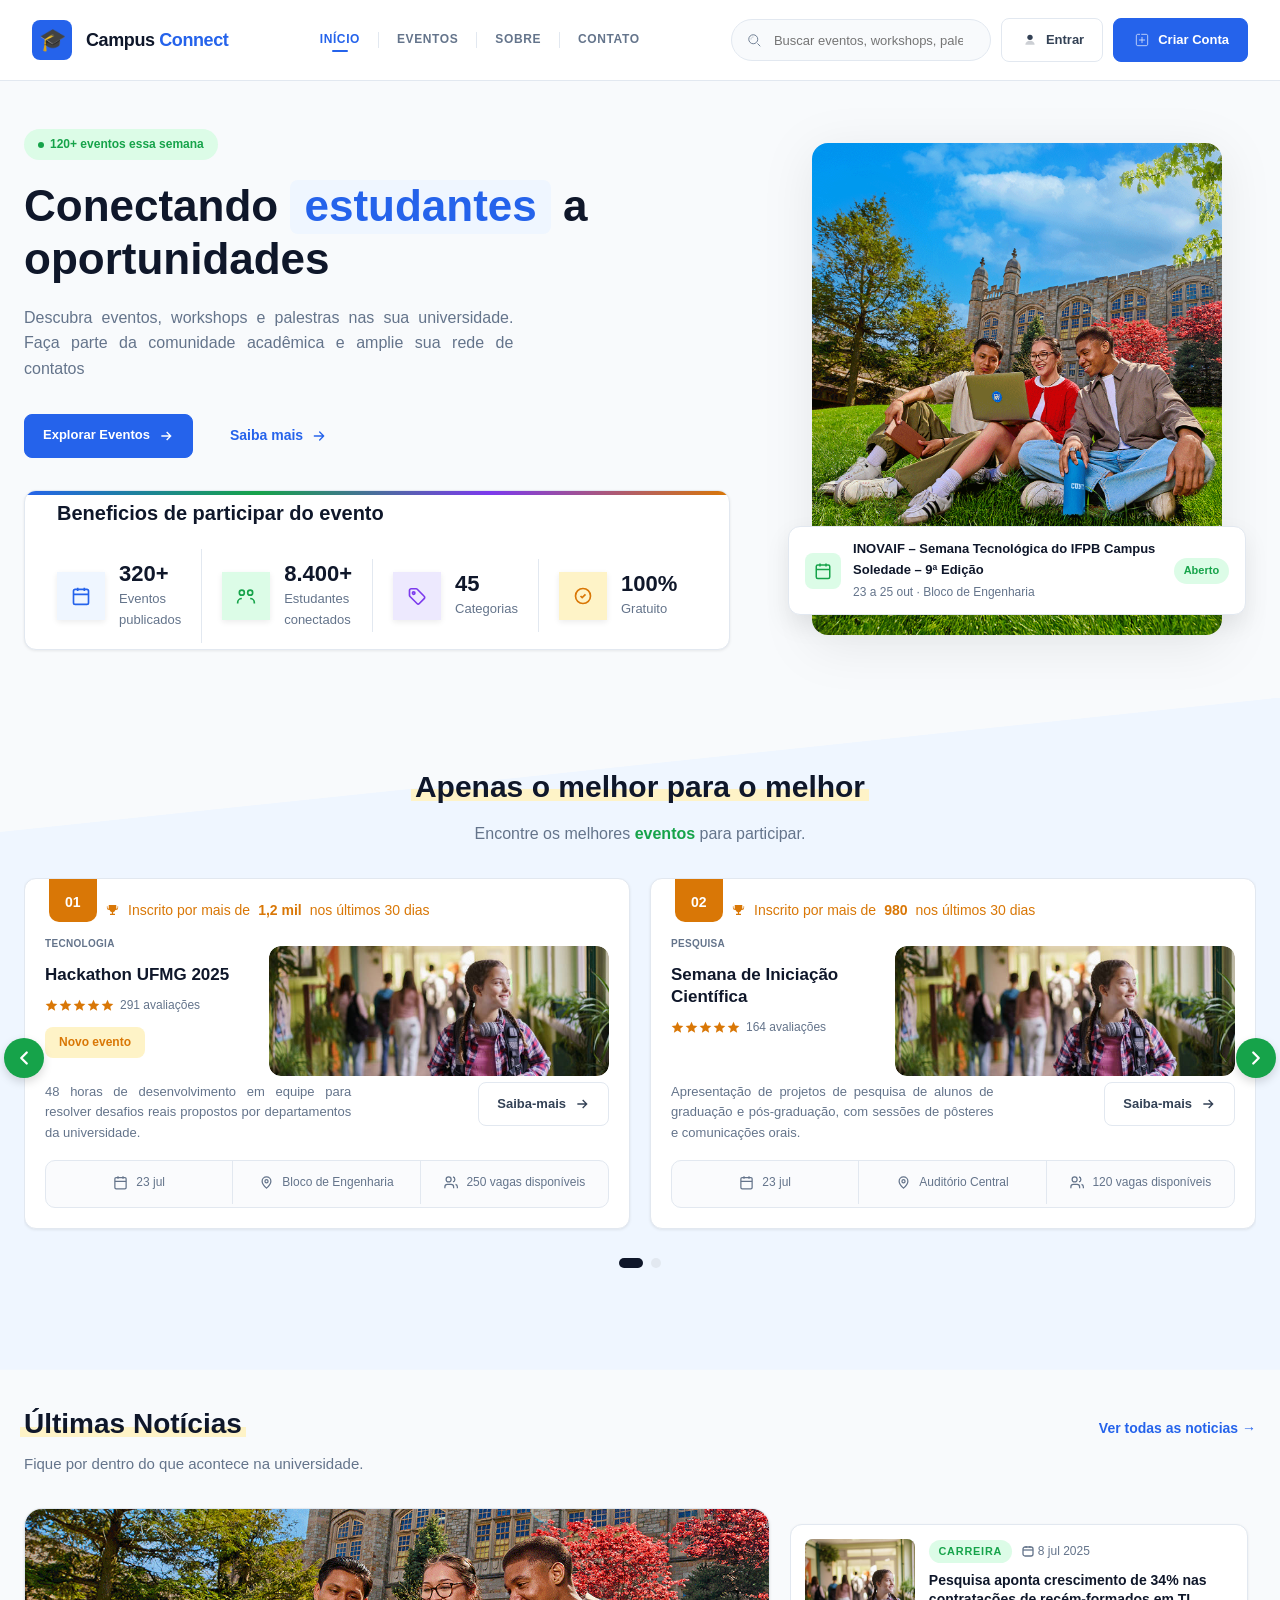
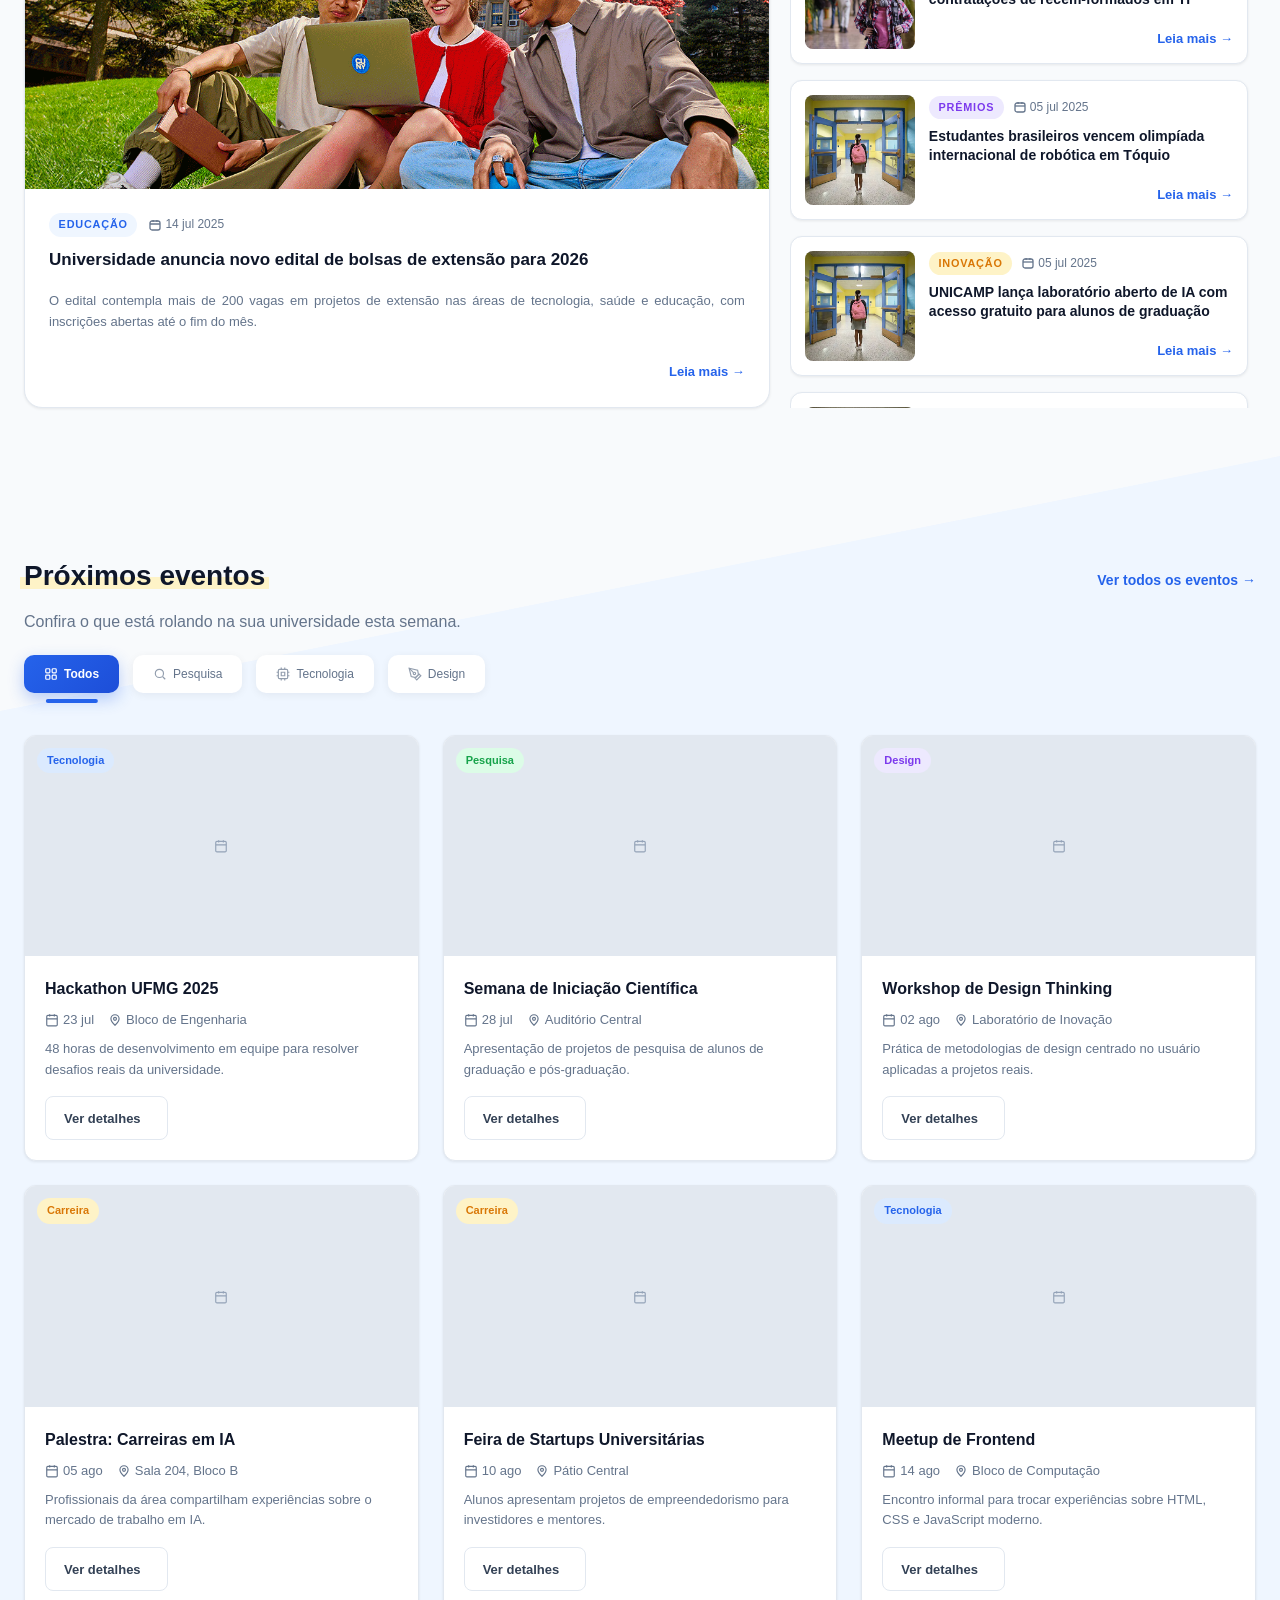
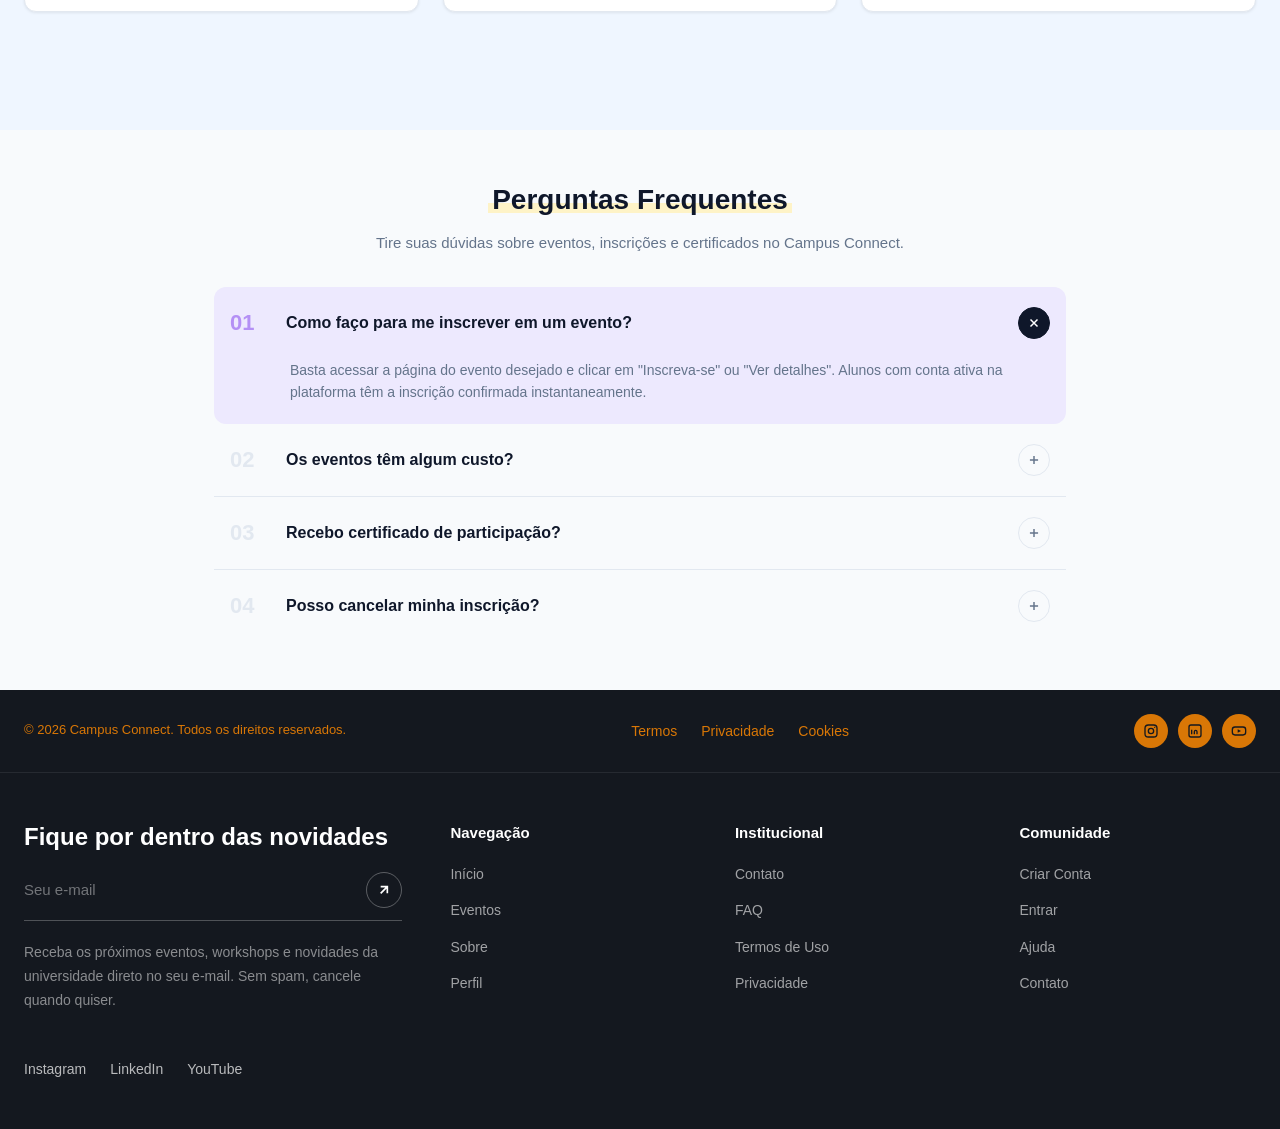
==== commit 44a5158d: "finalizing the Home, Events, About, and Contact pages" ====
--- a/index.html
+++ b/index.html
@@ -7,6 +7,7 @@
     <title>Campus Connect</title>
 
     <link rel="stylesheet" href="css/style.css">
+    <link rel="stylesheet" href="css/components/button.css">
 </head>
 
 <body>
@@ -20,7 +21,6 @@
                 <li><a href="index.html" aria-current="page">Início</a></li>
                 <li><a href="pages/events.html">Eventos</a></li>
                 <li><a href="pages/about.html">Sobre</a></li>
-                <li><a href="pages/profile.html">Perfil</a></li>
                 <li><a href="pages/contact.html">Contato</a></li>
             </ul>
         </nav>
@@ -43,7 +43,7 @@
                     placeholder="Buscar eventos, workshops, palestras..." aria-label="Buscar eventos">
             </div>
 
-            <button class="btn-login">
+            <a href="./pages/login.html" class="btn btn-secondary">
                 <svg class="btn-icon" xmlns="http://www.w3.org/2000/svg" viewBox="0 0 24 24" fill="none">
                     <circle cx="12" cy="8" r="4" fill="currentColor" />
                     <path fill-rule="evenodd" clip-rule="evenodd"
@@ -51,21 +51,17 @@
                         fill="currentColor" opacity="0.25" />
                 </svg>
                 Entrar
-            </button>
-            <button class="btn-account">
+            
+          </a>
+            <a class="btn btn-primary">
                 <svg class="btn-icon" xmlns="http://www.w3.org/2000/svg" viewBox="0 0 24 24" fill="none">
-
-                    <path
-                        d="M8.5 3.5H5.5C4.39543 3.5 3.5 4.39543 3.5 5.5V18.5C3.5 19.6046 4.39543 20.5 5.5 20.5H18.5C19.6046 20.5 20.5 19.6046 20.5 18.5V5.5C20.5 4.39543 19.6046 3.5 18.5 3.5H11.5"
+                    <path d="M8.5 3.5H5.5C4.39543 3.5 3.5 4.39543 3.5 5.5V18.5C3.5 19.6046 4.39543 20.5 5.5 20.5H18.5C19.6046 20.5 20.5 19.6046 20.5 18.5V5.5C20.5 4.39543 19.6046 3.5 18.5 3.5H11.5"
                         stroke="currentColor" stroke-linecap="round" />
-
                     <path d="M12 8V16" stroke="currentColor" stroke-linecap="round" />
-
                     <path d="M16 12H8" stroke="currentColor" stroke-linecap="round" />
-
                 </svg>
                 Criar Conta
-            </button>
+            </a>
         </div>
 
     </header>
@@ -85,14 +81,14 @@
                 </p>
 
                 <div class="cta-group">
-                    <button class="btn-primary" id="explore-events-btn"> Explorar Eventos
+                    <a class="btn btn-primary" id="explore-events-btn"> Explorar Eventos
                         <svg width="16" height="16" viewBox="0 0 24 24" fill="none" stroke="currentColor"
                             stroke-width="2" aria-hidden="true">
                             <path d="M5 12h14M13 6l6 6-6 6" />
                         </svg>
-                    </button>
-
-                    <a href="pages/events.html" class="btn-link">
+                    </a>
+
+                    <a href="pages/events.html" class="btn btn-link">
                         Saiba mais
                         <svg width="16" height="16" viewBox="0 0 24 24" fill="none">
                             <path d="M5 12H19M19 12L13 6M19 12L13 18" stroke="currentColor" stroke-width="2"
@@ -198,24 +194,8 @@
 
                 <div class="featured-carousel-wrapper">
                     <button class="carousel-arrow prev" id="carousel-prev" aria-label="Evento anterior">
-                        <svg xmlns="http://www.w3.org/2000/svg" width="24" height="24" viewBox="0 0 24 24" fill="none">
-
-                            <ellipse cx="8" cy="8" rx="8" ry="8"
-                                transform="matrix(4.37114e-08 -1 -1 -4.37114e-08 22 20)" fill="currentColor"
-                                opacity=".15" />
-
-                            <path
-                                d="M22.2998 12C22.2998 7.41604 18.584 3.7002 14 3.70019C9.41604 3.70019 5.7002 7.41604 5.7002 12C5.7002 16.584 9.41604 20.2998 14 20.2998C18.584 20.2998 22.2998 16.584 22.2998 12Z"
-                                stroke="currentColor" opacity=".20" stroke-width=".8" />
-
-                            <path
-                                d="M4.92893 19.0711C6.32746 20.4696 8.10929 21.422 10.0491 21.8079C11.9889 22.1937 13.9996 21.9957 15.8268 21.2388C17.6541 20.4819 19.2159 19.2002 20.3147 17.5557C21.4135 15.9112 22 13.9778 22 12C22 10.0222 21.4135 8.08879 20.3147 6.4443C19.2159 4.79981 17.6541 3.51808 15.8268 2.76121C13.9996 2.00433 11.9889 1.8063 10.0491 2.19215C8.10929 2.578 6.32746 3.53041 4.92893 4.92893"
-                                stroke="currentColor" stroke-width="1.4" />
-
-                            <path
-                                d="M15 12L15.4685 11.6252L15.7684 12L15.4685 12.3748L15 12ZM3 12.6C2.66863 12.6 2.4 12.3314 2.4 12C2.4 11.6686 2.66863 11.4 3 11.4V12.6ZM11.4685 6.62518L15.4685 11.6252L14.5315 12.3748L10.5315 7.37482L11.4685 6.62518ZM15.4685 12.3748L11.4685 17.3748L10.5315 16.6252L14.5315 11.6252L15.4685 12.3748ZM15 12.6H3V11.4H15V12.6Z"
-                                fill="currentColor" />
-
+                        <svg width="20" height="20" viewBox="0 0 24 24" fill="none" stroke="currentColor" stroke-width="2.5" stroke-linecap="round" stroke-linejoin="round">
+                            <path d="M9 6l6 6-6 6"/>
                         </svg>
                     </button>
 
@@ -283,15 +263,11 @@
                                     </p>
 
                                     <div class="featured-footer">
-                                        <button class="btn-featured-cta">
+                                        <button class="btn btn-secondary">
                                             Saiba-mais
-                                            <svg class="btn-icon" xmlns="http://www.w3.org/2000/svg" viewBox="0 0 24 24"
-                                                fill="none">
-
-                                                <path
-                                                    d="M16.2111 11.1056L9.73666 7.86833C8.93878 7.46939 8 8.04958 8 8.94164V15.0584C8 15.9504 8.93878 16.5306 9.73666 16.1317L16.2111 12.8944C16.9482 12.5259 16.9482 11.4741 16.2111 11.1056Z"
-                                                    stroke="currentColor" stroke-width="2" stroke-linecap="round"
-                                                    stroke-linejoin="round" />
+                                            <svg width="16" height="16" viewBox="0 0 24 24" fill="none" stroke="currentColor"
+                                                stroke-width="2" aria-hidden="true">
+                                                <path d="M5 12h14M13 6l6 6-6 6" />
                                             </svg>
                                         </button>
                                     </div>
@@ -401,15 +377,11 @@
                                     </p>
 
                                     <div class="featured-footer">
-                                        <button class="btn-featured-cta">
+                                        <button class="btn btn-secondary">
                                             Saiba-mais
-                                            <svg class="btn-icon" xmlns="http://www.w3.org/2000/svg" viewBox="0 0 24 24"
-                                                fill="none">
-
-                                                <path
-                                                    d="M16.2111 11.1056L9.73666 7.86833C8.93878 7.46939 8 8.04958 8 8.94164V15.0584C8 15.9504 8.93878 16.5306 9.73666 16.1317L16.2111 12.8944C16.9482 12.5259 16.9482 11.4741 16.2111 11.1056Z"
-                                                    stroke="currentColor" stroke-width="2" stroke-linecap="round"
-                                                    stroke-linejoin="round" />
+                                            <svg width="16" height="16" viewBox="0 0 24 24" fill="none" stroke="currentColor"
+                                                stroke-width="2" aria-hidden="true">
+                                                <path d="M5 12h14M13 6l6 6-6 6" />
                                             </svg>
                                         </button>
                                     </div>
@@ -520,15 +492,11 @@
                                     </p>
 
                                     <div class="featured-footer">
-                                        <button class="btn-featured-cta">
+                                        <button class="btn btn-secondary">
                                             Saiba-mais
-                                            <svg class="btn-icon" xmlns="http://www.w3.org/2000/svg" viewBox="0 0 24 24"
-                                                fill="none">
-
-                                                <path
-                                                    d="M16.2111 11.1056L9.73666 7.86833C8.93878 7.46939 8 8.04958 8 8.94164V15.0584C8 15.9504 8.93878 16.5306 9.73666 16.1317L16.2111 12.8944C16.9482 12.5259 16.9482 11.4741 16.2111 11.1056Z"
-                                                    stroke="currentColor" stroke-width="2" stroke-linecap="round"
-                                                    stroke-linejoin="round" />
+                                            <svg width="16" height="16" viewBox="0 0 24 24" fill="none" stroke="currentColor"
+                                                stroke-width="2" aria-hidden="true">
+                                                <path d="M5 12h14M13 6l6 6-6 6" />
                                             </svg>
                                         </button>
                                     </div>
@@ -580,24 +548,8 @@
                     </div>
 
                     <button class="carousel-arrow next" id="carousel-next" aria-label="Próximo evento">
-                        <svg xmlns="http://www.w3.org/2000/svg" width="24" height="24" viewBox="0 0 24 24" fill="none">
-
-                            <ellipse cx="8" cy="8" rx="8" ry="8"
-                                transform="matrix(4.37114e-08 -1 -1 -4.37114e-08 22 20)" fill="currentColor"
-                                opacity=".15" />
-
-                            <path
-                                d="M22.2998 12C22.2998 7.41604 18.584 3.7002 14 3.70019C9.41604 3.70019 5.7002 7.41604 5.7002 12C5.7002 16.584 9.41604 20.2998 14 20.2998C18.584 20.2998 22.2998 16.584 22.2998 12Z"
-                                stroke="currentColor" opacity=".20" stroke-width=".8" />
-
-                            <path
-                                d="M4.92893 19.0711C6.32746 20.4696 8.10929 21.422 10.0491 21.8079C11.9889 22.1937 13.9996 21.9957 15.8268 21.2388C17.6541 20.4819 19.2159 19.2002 20.3147 17.5557C21.4135 15.9112 22 13.9778 22 12C22 10.0222 21.4135 8.08879 20.3147 6.4443C19.2159 4.79981 17.6541 3.51808 15.8268 2.76121C13.9996 2.00433 11.9889 1.8063 10.0491 2.19215C8.10929 2.578 6.32746 3.53041 4.92893 4.92893"
-                                stroke="currentColor" stroke-width="1.4" />
-
-                            <path
-                                d="M15 12L15.4685 11.6252L15.7684 12L15.4685 12.3748L15 12ZM3 12.6C2.66863 12.6 2.4 12.3314 2.4 12C2.4 11.6686 2.66863 11.4 3 11.4V12.6ZM11.4685 6.62518L15.4685 11.6252L14.5315 12.3748L10.5315 7.37482L11.4685 6.62518ZM15.4685 12.3748L11.4685 17.3748L10.5315 16.6252L14.5315 11.6252L15.4685 12.3748ZM15 12.6H3V11.4H15V12.6Z"
-                                fill="currentColor" />
-
+                        <svg width="20" height="20" viewBox="0 0 24 24" fill="none" stroke="currentColor" stroke-width="2.5" stroke-linecap="round" stroke-linejoin="round">
+                            <path d="M9 6l6 6-6 6"/>
                         </svg>
                     </button>
                 </div>
@@ -993,6 +945,7 @@
         </section>
 
     </main>
+    
 
     <footer class="site-footer">
     <div class="footer-topbar">
@@ -1083,13 +1036,14 @@
     </div>
     </footer>
 
-    <script src="js/home/components/hero-section.js"></script>
-    <script src="js/home/components/featured-section.js"></script>
-    <script src="js/home/components/news.js"></script>
+    <script src="js/auth.js"></script>
+    <script src="js/pages/home/components/hero-section.js"></script>
+    <script src="js/pages/home/components/featured-section.js"></script>
+    <script src="js/pages/home/components/news.js"></script>
     <script src="./data/events-mock.js"></script>
-    <script src="js/home/components/events-section.js"></script>
-    <script src="js/home/components/faq-section.js"></script>
-    <script src="js/home/components/footer-section.js"></script>
+    <script src="js/pages/home/components/events-section.js"></script>
+    <script src="js/pages/home/components/faq-section.js"></script>
+    <script src="js/pages/home/components/footer-section.js"></script>
     <script src="js/index.js"></script>
 </body>
 
--- a/css/style.css
+++ b/css/style.css
@@ -66,6 +66,19 @@
     --space-md: 20px;
     --space-lg: 32px;
     --space-xl: 48px;
+
+    /* ===== Spacing ===== */
+    --btn-height: 42px;
+    --btn-padding-x: 18px;
+
+    /* ===== Spacing ===== */
+    --btn-transition: 
+         background .18s ease,
+         color .18s ease,
+         border-color .18s ease,
+         transform .18s ease,
+         box-shadow .18s ease
+
 }
 
 *, *::before, *::after { box-sizing: border-box; margin: 0; padding: 0; }
@@ -86,11 +99,18 @@
     cursor: pointer;
     }
 
-    :focus-visible {
+    a:focus-visible,
+    button:focus-visible {
       outline: 2px solid var(--color-primary);
       outline-offset: 3px;
       border-radius: var(--radius-sm);
     }
+
+    input:focus-visible,
+    textarea:focus-visible,
+    select:focus-visible {
+      outline: none;
+}
     
 
 /*---HEADER---*/
@@ -141,37 +161,59 @@
 }
 
 .main-nav ul {
-    display: flex;
-    gap: 10px;
-    align-items: center;
-    font-size: 14px;
-    
+  display: flex;
+  align-items: center;
+  gap: 0;
+  font-size: 12px;
+  text-transform: uppercase;
+  letter-spacing: 0.05em;
+}
+
+.main-nav li {
+  position: relative;
+  display: flex;
+  align-items: center;
+}
+
+/* Separador vertical entre os itens, exceto depois do último */
+.main-nav li:not(:last-child)::after {
+  content: "";
+  width: 1px;
+  height: 16px;
+  background: var(--color-border);
+  margin: 0 16px;
 }
 
 .main-nav a {
-    display: flex;
-    align-items: center;
-    justify-content: center;
-
-    padding: 8px 14px;
-    color: var(--color-text-muted);
-    transition: background .25s ease,
-        color .25s ease,
-        transform .25s ease;
-}
-
+  position: relative;
+  padding: 8px 2px;
+  color: var(--color-text-muted);
+  font-weight: 600;
+  transition: color 200ms ease;
+}
+
+/* Hover: só muda a cor do texto — sem fundo, sem elevação */
 .main-nav a:hover {
-    color: var(--color-primary);
-    background: var(--color-primary-bg);
-    border-radius: 10px;
-    transform: translateY(-1px);
-    
-}
-
-.main-nav a[aria-current= "page"]{
-    color: var(--color-primary);
-    border-color: var(--color-primary);
-    font-weight: 600;
+  color: var(--color-text);
+}
+
+/* Item ativo: cor de destaque */
+.main-nav a[aria-current="page"] {
+  color: var(--color-primary);
+  font-weight: 700;
+}
+
+/* Linha pequena abaixo do texto ativo — não ocupa a largura toda */
+.main-nav a[aria-current="page"]::after {
+  content: "";
+  position: absolute;
+  left: 50%;
+  bottom: 6px;
+  transform: translateX(-50%);
+  width: 16px;
+  height: 2px;
+  border-radius: var(--radius-pill);
+  background: var(--color-primary);
 }
 
 .header-actions {
@@ -221,85 +263,7 @@
     outline: none;
 }
 
-.btn-login {
-    display:inline-flex;
-
-    align-items:center;
-
-    justify-content:center;
-
-    gap: 8px;
-
-    padding:11px 18px;
-
-    border-radius:10px;
-
-    border:1px solid var(--color-border);
-
-    background:var(--color-surface);
-
-    color:var(--color-secondary);
-
-    font-size:14px;
-
-    font-weight:600;
-
-    transition:.25s;
-}
-
-.btn-icon {
-    width: 18px;
-    height: 18px;
-    flex-shrink: 0;
-
-}
-
-.btn-login:hover{
-
-    background:var(--color-secondary-bg);
-
-    border-color:#cbd5e1;
-
-    transform: translateY(-1px);
-}
-
-.btn-account{
-    display:inline-flex;
-
-    align-items:center;
-
-    justify-content:center;
-
-    padding:11px 20px;
-    gap: 8px;
-
-    border:none;
-
-    border-radius:10px;
-
-    background:var(--color-primary);
-
-    color:#fff;
-
-    font-weight:600;
-
-    transition:
-        background .25s,
-        transform .25s;
-}
-
-.btn-account .btn-icon {
-    width: 18px;
-    height: 18px;
-
-    color: inherit;
-}
-
-.btn-account:hover{
-    background: var(--color-primary-hover);
-    box-shadow: 0 8px 20px rgba(37, 99, 235, .22);
-    transform: translateY(-1px);
-}
+
 
 /*---Hero---*/
 
@@ -414,67 +378,6 @@
     gap: var(--space-md);
     margin-bottom: var(--space-lg);
     flex-wrap: wrap;
-}
-
-.btn-primary {
-    background: var(--color-primary);
-    color: #fff;
-    border: none;
-    padding: 13px 22px;
-    border-radius: var(--radius-sm);
-    font-size: 14px;
-    font-weight: 600;
-    display: inline-flex;
-    align-items: center;
-    gap: 8px;
-    transition: background 150ms ease, transform 150ms ease;
-}
-
-.btn-primary:hover {
-    background: var(--color-primary-hover);
-}
-
-.btn-primary:active {
-    transform: scale(0.98);
-}
-
-.btn-primary svg{
-    transition: transform .25s ease;
-}
-
-.btn-primary:hover svg{
-    transform: translateX(5px);
-}
-
-.btn-link {
-    display: inline-flex;
-    align-items: center;
-    gap: 8px;
-
-    padding: 10px 16px;
-    border-radius: var(--radius-md);
-    
-    color: var(--color-primary);
-    font-size: 14px;
-    font-weight: 600;
-    text-decoration: none;
-
-    transition: background-color .25s ease, color .25s ease, transform .25s ease;
-
-}
-
-.btn-link svg {
-    transition: transform .25s ease;
-}
-
-.btn-link:hover {
-    background:rgba(37,99,235,.08);
-    border-radius: 10px;
-    
-}
-
-.btn-link:hover svg {
-    transform: translateX(4px);
 }
 
 
@@ -1084,56 +987,11 @@
   align-items: center;
 }
  
-.btn-featured-cta {
-  width: 140px;
-  height: 40px;
-  margin-top: 7px;
-
-  display: inline-flex;
-  justify-content:center;
-  align-items: center;
-  gap: 6px;
-
-  background: var(--color-success);
-  color: #fff;
-
-  border: none;
-  border-radius: var(--radius-sm);
-
-  font-size: 14px;
-  font-weight: 600;
-  
-  cursor: pointer;
-  transition: all 150ms ease;
-}
- 
-.btn-featured-cta:hover {
-  background: #15803d;
-  transform: translateY(-1px);
-}
- 
-.btn-featured-cta svg {
-  width: 22px;
-  height: 22px;
-  flex-shrink: 0;
-  display: block;
-}
-
-.btn-featured-cta .btn-icon{
-    width:20px;
-    height:20px;
-    transform: translateX(2px);
-}
-
-.btn-featured-cta svg path {
-  
-  stroke: currentColor;
-}
  
 .carousel-arrow {
   position: absolute;
   top: 50%;
-  transform: translateY(-50%);
+  
   width: 40px;
   height: 40px;
   border-radius: 50%;
@@ -1164,12 +1022,12 @@
 }
  
 .carousel-arrow.prev { 
-  left: -8px; 
-  transform: scaleX(-1);
+  left: -20px; 
+  transform: translateY(-50%) scaleX(-1);
 }
 .carousel-arrow.next { 
-  right: -8px; 
-  transform: none;
+  right: -20px; 
+  transform: translateY(-50%);
 }
  
 .carousel-dots {
@@ -1796,23 +1654,6 @@
   padding-top: 8px;
 }
 
-.btn-details {
-  display: inline-flex;
-  align-items: center;
-  gap: 6px;
-  font-size: 13px;
-  font-weight: 600;
-  color: var(--color-primary);
-  background: none;
-  border: none;
-  padding: 0;
-}
-
-.btn-details svg {
-  width: 14px;
-  height: 14px;
-  transition: transform 150ms ease;
-}
 
 .event-item-card:hover .btn-details svg {
   transform: translateX(3px);
--- a/css/components/button.css
+++ b/css/components/button.css
@@ -0,0 +1,130 @@
+.btn {
+    display: inline-flex;
+    align-items: center;
+    justify-content: center;
+    gap: .5rem; /* espaçamento base entre texto e ícone */
+
+    height: var(--btn-height);
+    padding: 0 var(--btn-padding-x);
+
+    border-radius: var(--radius-sm);
+
+    /* deixa o botão se comportar de acordo com o texto */
+    width: fit-content;
+    /* remova o min-width fixo, ou deixe como "piso" bem menor */
+    /* min-width: 140px;  <-- remover ou reduzir bastante */
+
+    height: 44px;
+
+    flex: none;
+
+    font-family: inherit;
+    font-size: 13px;
+    font-weight: 600;
+
+    cursor: pointer;
+    border: 1px solid transparent;
+
+    transition: var(--btn-transition);
+    text-decoration: none;
+    white-space: nowrap;
+    user-select: none;
+}
+
+.btn-icon {
+    width: 16px;
+    height: 16px;
+    flex-shrink: 0;
+    margin-left: 2px; /* respiro extra só pro ícone, sem afetar o gap geral */
+}
+
+.btn:hover {
+    transform: translateY(-1px);
+}
+
+.btn:focus-visible {
+    outline: none;
+
+    box-shadow: 0 0 0 4px rgba(37, 99, 235, .18);
+}
+
+.btn svg {
+    transition: transform .25s ease;
+}
+.btn:hover svg {
+    transform: translateX(4px);
+}
+
+
+.btn:disabled,
+.btn-disabled {
+    opacity: .45;
+    cursor: not-allowed;
+    pointer-events: none;
+}
+
+.btn-primary {
+    background: var(--color-primary);
+    color: white;
+    border-color: var(--color-primary);
+}
+
+.btn-primary:hover {
+    background: var(--color-primary-hover);
+    border-color: var(--color-primary-hover);
+}
+
+
+
+.btn-secondary {
+    
+    border:1px solid var(--color-border);
+
+    background:var(--color-surface);
+
+    color:var(--color-secondary);
+
+}
+
+.btn-secondary:hover {
+    background: var(--color-primary-bg);
+}
+
+
+.btn-success {
+    background: var(--color-success);
+    color: white;
+    border-color: var(--color-success);
+}
+
+.btn-success:hover{
+
+    filter:brightness(.95);
+
+}
+
+
+.btn-link {
+    display: inline-flex;
+    align-items: center;
+    gap: 8px;
+    background: none;
+
+    padding: 10px 16px;
+    border-radius: var(--radius-md);
+    
+    color: var(--color-primary);
+    font-size: 14px;
+    font-weight: 600;
+    text-decoration: none;
+
+    transition: background-color .25s ease, color .25s ease, transform .25s ease;
+
+}
+
+
+.btn-link:hover {
+    background:rgba(37,99,235,.08);
+    border-radius: 10px;
+    
+}
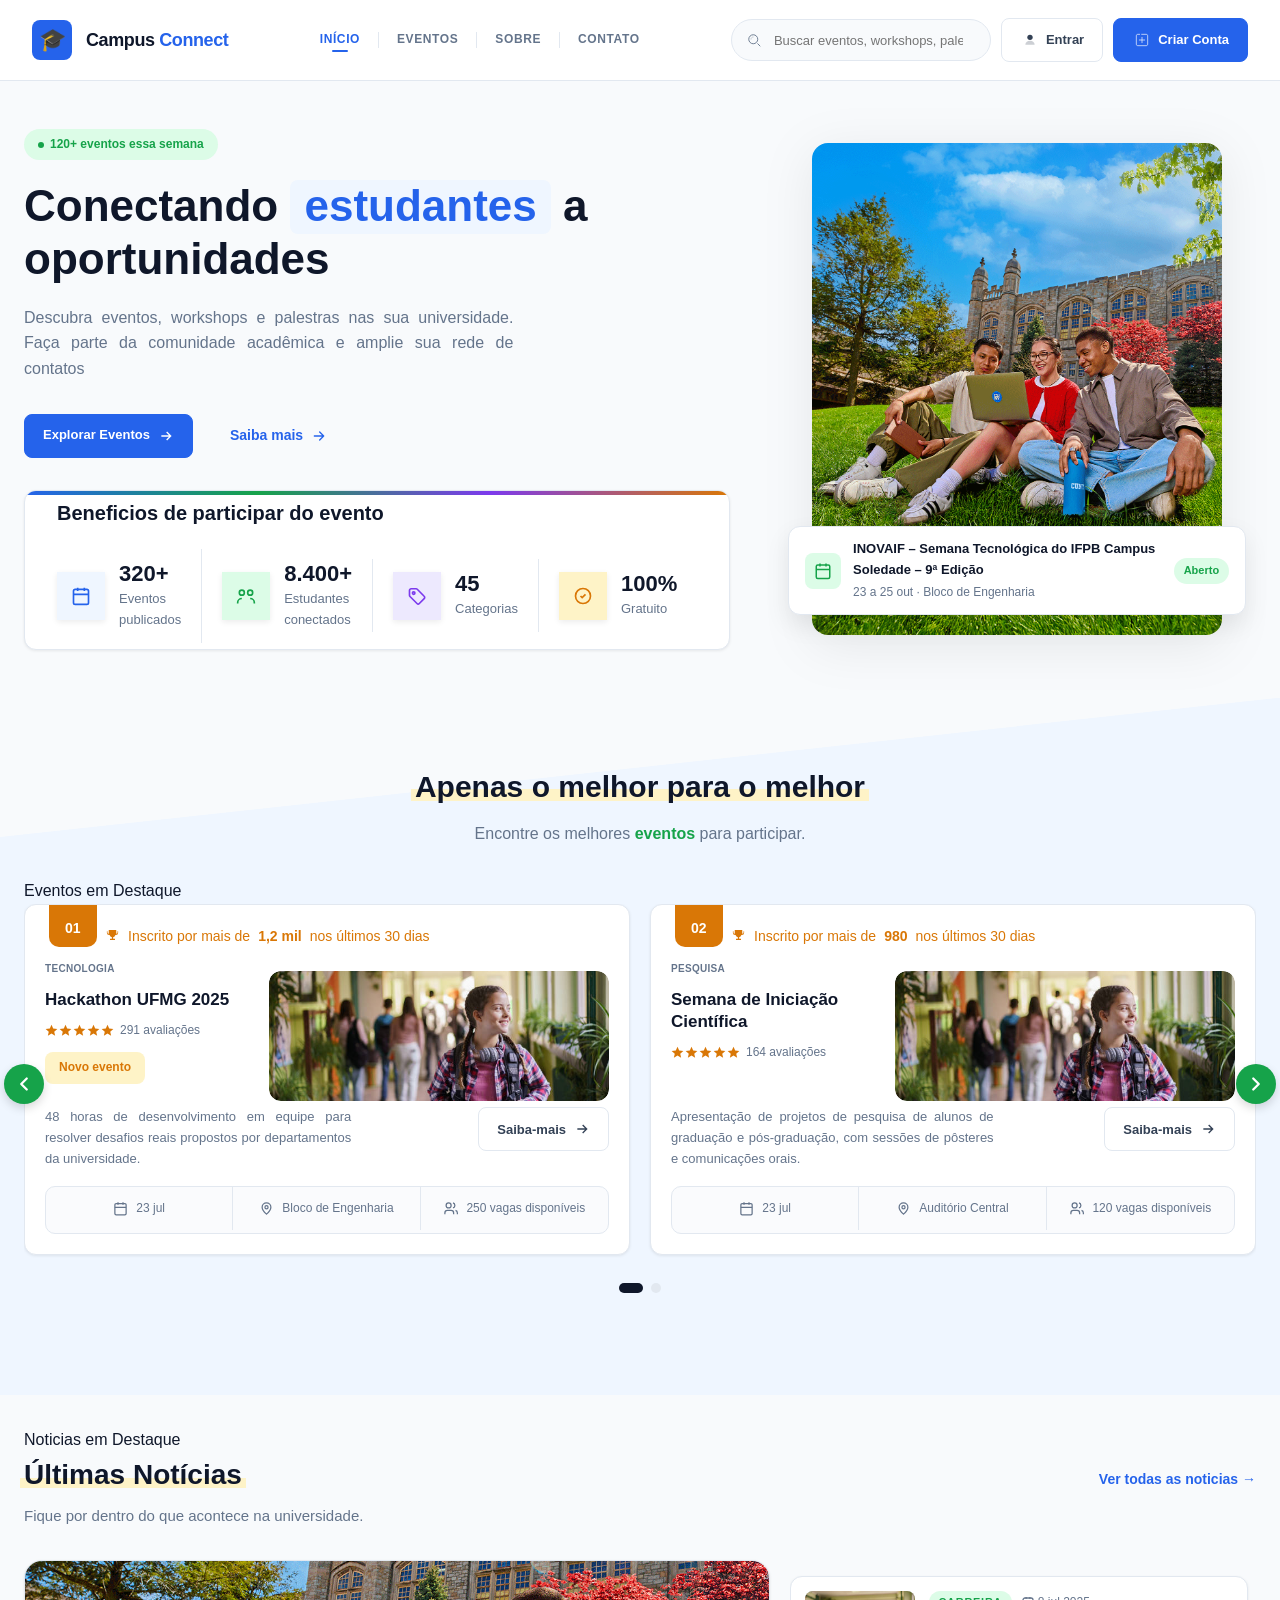
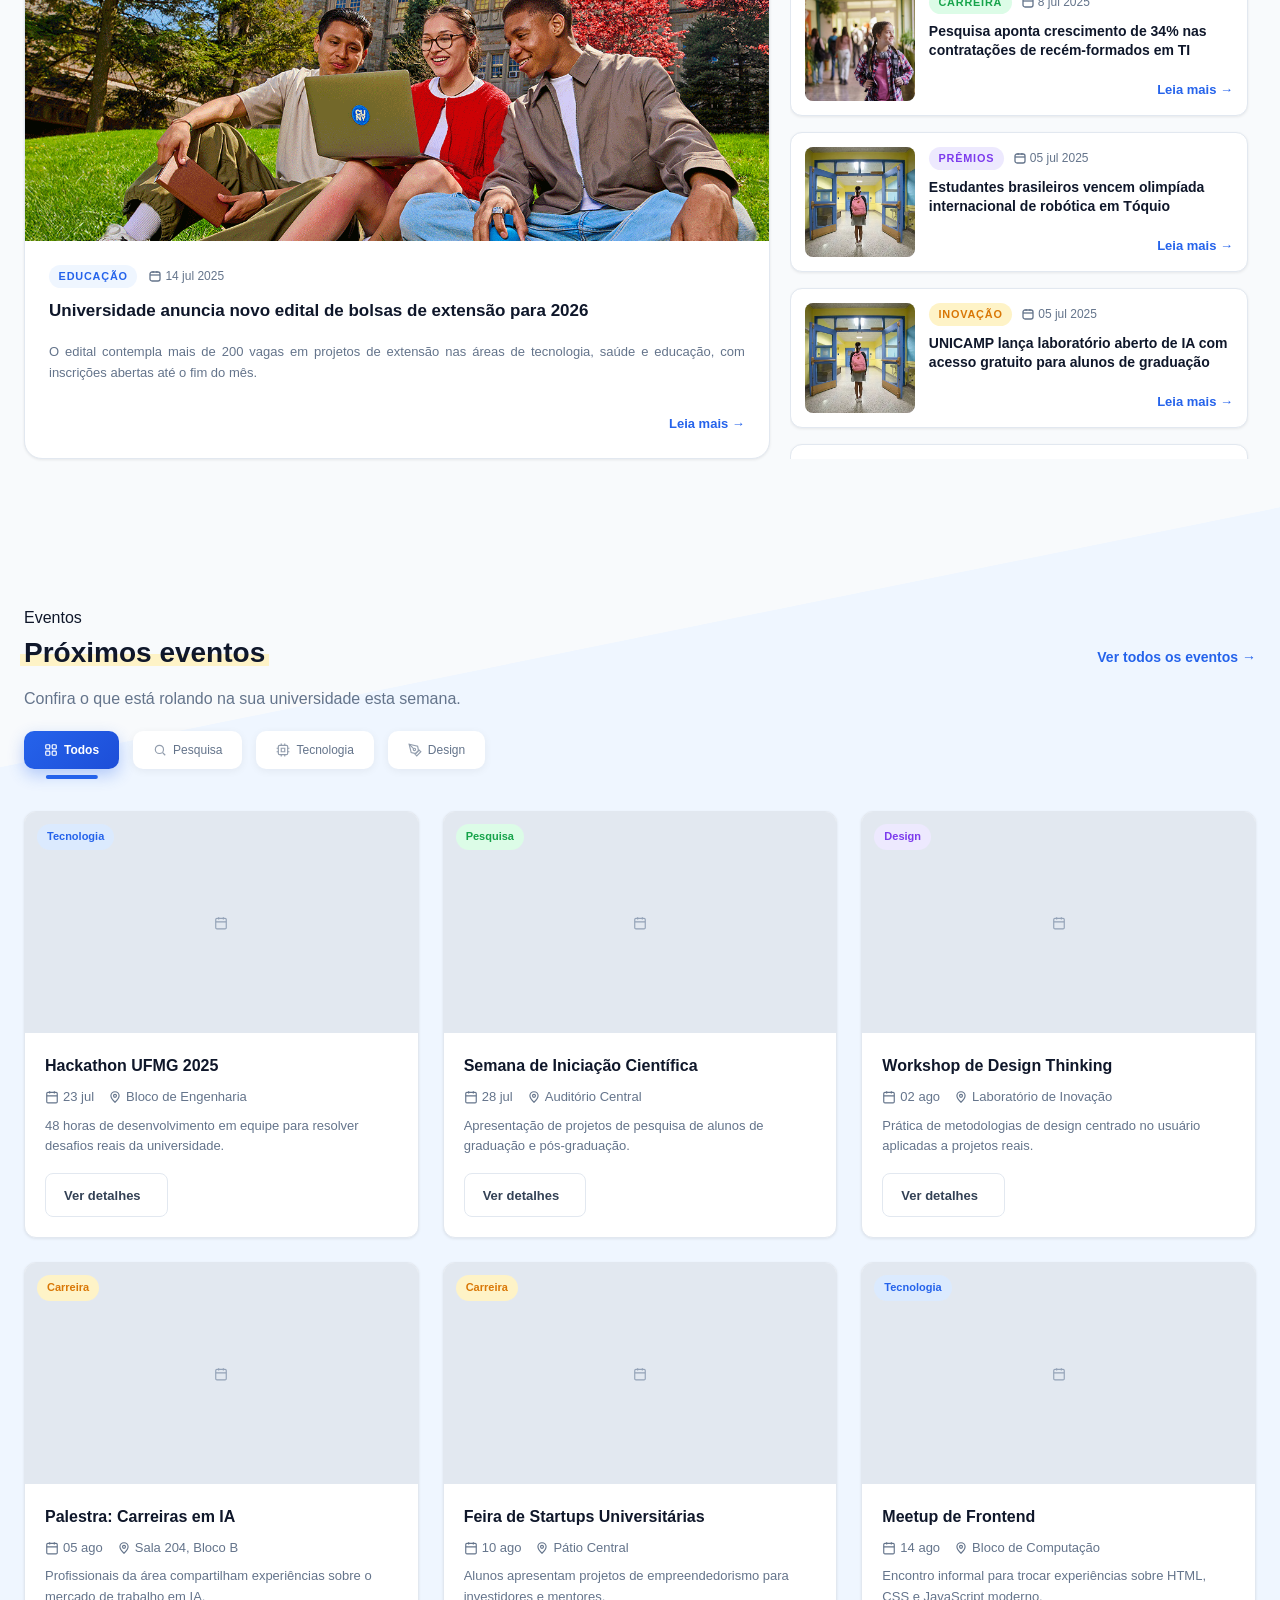
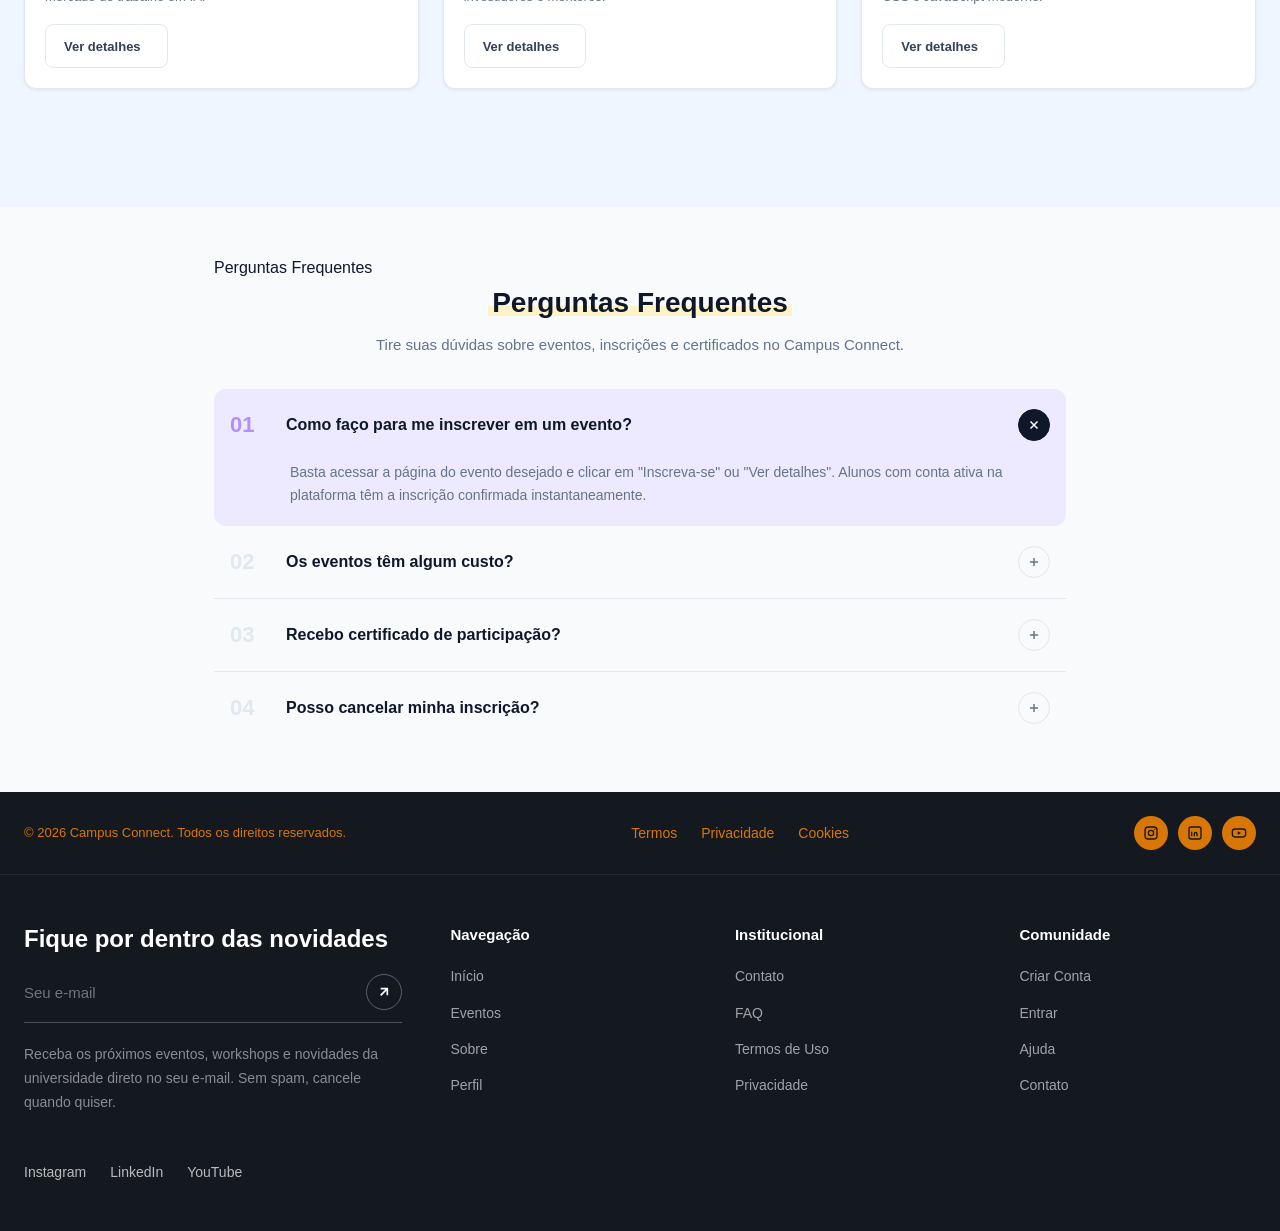
==== commit d851939d: "atualizando projeto" ====
--- a/index.html
+++ b/index.html
@@ -11,7 +11,8 @@
 </head>
 
 <body>
-    <header class="site-header">
+    
+    <header class="site-header" >
         <div class="logo">
             <span class="logo-icon" aria-hidden="true">🎓</span>
             <span>Campus <span class="logo-highlight">Connect</span></span>
@@ -39,7 +40,7 @@
 
                 </svg>
 
-                <input type="search" id="event-search" class="search-input"
+                <input type="search" id="search" class="search-input"
                     placeholder="Buscar eventos, workshops, palestras..." aria-label="Buscar eventos">
             </div>
 
@@ -51,11 +52,12 @@
                         fill="currentColor" opacity="0.25" />
                 </svg>
                 Entrar
-            
-          </a>
+
+            </a>
             <a class="btn btn-primary">
                 <svg class="btn-icon" xmlns="http://www.w3.org/2000/svg" viewBox="0 0 24 24" fill="none">
-                    <path d="M8.5 3.5H5.5C4.39543 3.5 3.5 4.39543 3.5 5.5V18.5C3.5 19.6046 4.39543 20.5 5.5 20.5H18.5C19.6046 20.5 20.5 19.6046 20.5 18.5V5.5C20.5 4.39543 19.6046 3.5 18.5 3.5H11.5"
+                    <path
+                        d="M8.5 3.5H5.5C4.39543 3.5 3.5 4.39543 3.5 5.5V18.5C3.5 19.6046 4.39543 20.5 5.5 20.5H18.5C19.6046 20.5 20.5 19.6046 20.5 18.5V5.5C20.5 4.39543 19.6046 3.5 18.5 3.5H11.5"
                         stroke="currentColor" stroke-linecap="round" />
                     <path d="M12 8V16" stroke="currentColor" stroke-linecap="round" />
                     <path d="M16 12H8" stroke="currentColor" stroke-linecap="round" />
@@ -65,6 +67,7 @@
         </div>
 
     </header>
+
 
     <main>
         <section class="hero">
@@ -187,15 +190,20 @@
 
         <section class="diagonal-section">
             <div class="featured-section">
+
                 <div class="featured-header">
                     <h2><span>Apenas o melhor para o melhor</span></h2>
                     <p>Encontre os melhores <strong>eventos</strong> para participar.</p>
                 </div>
+                <div>
+                    <p class="section-eyebrow">Eventos em Destaque</p>
+                </div>
 
                 <div class="featured-carousel-wrapper">
                     <button class="carousel-arrow prev" id="carousel-prev" aria-label="Evento anterior">
-                        <svg width="20" height="20" viewBox="0 0 24 24" fill="none" stroke="currentColor" stroke-width="2.5" stroke-linecap="round" stroke-linejoin="round">
-                            <path d="M9 6l6 6-6 6"/>
+                        <svg width="20" height="20" viewBox="0 0 24 24" fill="none" stroke="currentColor"
+                            stroke-width="2.5" stroke-linecap="round" stroke-linejoin="round">
+                            <path d="M9 6l6 6-6 6" />
                         </svg>
                     </button>
 
@@ -265,8 +273,8 @@
                                     <div class="featured-footer">
                                         <button class="btn btn-secondary">
                                             Saiba-mais
-                                            <svg width="16" height="16" viewBox="0 0 24 24" fill="none" stroke="currentColor"
-                                                stroke-width="2" aria-hidden="true">
+                                            <svg width="16" height="16" viewBox="0 0 24 24" fill="none"
+                                                stroke="currentColor" stroke-width="2" aria-hidden="true">
                                                 <path d="M5 12h14M13 6l6 6-6 6" />
                                             </svg>
                                         </button>
@@ -379,8 +387,8 @@
                                     <div class="featured-footer">
                                         <button class="btn btn-secondary">
                                             Saiba-mais
-                                            <svg width="16" height="16" viewBox="0 0 24 24" fill="none" stroke="currentColor"
-                                                stroke-width="2" aria-hidden="true">
+                                            <svg width="16" height="16" viewBox="0 0 24 24" fill="none"
+                                                stroke="currentColor" stroke-width="2" aria-hidden="true">
                                                 <path d="M5 12h14M13 6l6 6-6 6" />
                                             </svg>
                                         </button>
@@ -494,8 +502,8 @@
                                     <div class="featured-footer">
                                         <button class="btn btn-secondary">
                                             Saiba-mais
-                                            <svg width="16" height="16" viewBox="0 0 24 24" fill="none" stroke="currentColor"
-                                                stroke-width="2" aria-hidden="true">
+                                            <svg width="16" height="16" viewBox="0 0 24 24" fill="none"
+                                                stroke="currentColor" stroke-width="2" aria-hidden="true">
                                                 <path d="M5 12h14M13 6l6 6-6 6" />
                                             </svg>
                                         </button>
@@ -548,8 +556,9 @@
                     </div>
 
                     <button class="carousel-arrow next" id="carousel-next" aria-label="Próximo evento">
-                        <svg width="20" height="20" viewBox="0 0 24 24" fill="none" stroke="currentColor" stroke-width="2.5" stroke-linecap="round" stroke-linejoin="round">
-                            <path d="M9 6l6 6-6 6"/>
+                        <svg width="20" height="20" viewBox="0 0 24 24" fill="none" stroke="currentColor"
+                            stroke-width="2.5" stroke-linecap="round" stroke-linejoin="round">
+                            <path d="M9 6l6 6-6 6" />
                         </svg>
                     </button>
                 </div>
@@ -562,7 +571,12 @@
         </section>
 
         <section class="news-section" id="news">
+            <div>
+                <p class="section-eyebrow">Noticias em Destaque</p>
+            </div>
+
             <div class="news-header">
+
                 <div>
                     <h2><span>Últimas Notícias</span></h2>
                     <p>Fique por dentro do que acontece na universidade.</p>
@@ -809,6 +823,9 @@
 
         <section class="diagonal-section">
             <div class="events-section">
+                <div>
+                    <p class="section-eyebrow">Eventos</p>
+                </div>
                 <div class="events-header">
                     <div>
                         <h2><span>Próximos eventos</span></h2>
@@ -869,6 +886,9 @@
         </section>
 
         <section class="faq-section">
+            <div>
+                <p class="section-eyebrow">Perguntas Frequentes</p>
+            </div>
             <div class="faq-header">
                 <h2><span>Perguntas Frequentes</span></h2>
                 <p>Tire suas dúvidas sobre eventos, inscrições e certificados no Campus Connect.</p>
@@ -876,164 +896,187 @@
 
             <div class="faq-list" id="faq-list">
                 <div class="faq-item active">
-                <button class="faq-question-row">
-                    <span class="faq-number">01</span>
-                    <span class="faq-question-text">Como faço para me inscrever em um evento?</span>
-                    <span class="faq-toggle" aria-hidden="true">
-                    <svg class="icon-close" viewBox="0 0 24 24" fill="none" stroke="currentColor" stroke-width="2.5"><path d="M18 6L6 18M6 6l12 12"/></svg>
-                    <svg class="icon-open" viewBox="0 0 24 24" fill="none" stroke="currentColor" stroke-width="2.5"><path d="M12 5v14M5 12h14"/></svg>
-                    </span>
-                </button>
-                <div class="faq-answer">
-                    <p class="faq-answer-text">
-                    Basta acessar a página do evento desejado e clicar em "Inscreva-se" ou "Ver detalhes".
-                    Alunos com conta ativa na plataforma têm a inscrição confirmada instantaneamente.
-                    </p>
-                </div>
+                    <button class="faq-question-row">
+                        <span class="faq-number">01</span>
+                        <span class="faq-question-text">Como faço para me inscrever em um evento?</span>
+                        <span class="faq-toggle" aria-hidden="true">
+                            <svg class="icon-close" viewBox="0 0 24 24" fill="none" stroke="currentColor"
+                                stroke-width="2.5">
+                                <path d="M18 6L6 18M6 6l12 12" />
+                            </svg>
+                            <svg class="icon-open" viewBox="0 0 24 24" fill="none" stroke="currentColor"
+                                stroke-width="2.5">
+                                <path d="M12 5v14M5 12h14" />
+                            </svg>
+                        </span>
+                    </button>
+                    <div class="faq-answer">
+                        <p class="faq-answer-text">
+                            Basta acessar a página do evento desejado e clicar em "Inscreva-se" ou "Ver detalhes".
+                            Alunos com conta ativa na plataforma têm a inscrição confirmada instantaneamente.
+                        </p>
+                    </div>
                 </div>
 
                 <div class="faq-item">
-                <button class="faq-question-row">
-                    <span class="faq-number">02</span>
-                    <span class="faq-question-text">Os eventos têm algum custo?</span>
-                    <span class="faq-toggle" aria-hidden="true">
-                    <svg class="icon-close" viewBox="0 0 24 24" fill="none" stroke="currentColor" stroke-width="2.5"><path d="M18 6L6 18M6 6l12 12"/></svg>
-                    <svg class="icon-open" viewBox="0 0 24 24" fill="none" stroke="currentColor" stroke-width="2.5"><path d="M12 5v14M5 12h14"/></svg>
-                    </span>
-                </button>
-                <div class="faq-answer">
-                    <p class="faq-answer-text">
-                    A grande maioria dos eventos listados é gratuita para estudantes da universidade.
-                    Eventos com custo indicam o valor claramente na página do evento.
-                    </p>
-                </div>
+                    <button class="faq-question-row">
+                        <span class="faq-number">02</span>
+                        <span class="faq-question-text">Os eventos têm algum custo?</span>
+                        <span class="faq-toggle" aria-hidden="true">
+                            <svg class="icon-close" viewBox="0 0 24 24" fill="none" stroke="currentColor"
+                                stroke-width="2.5">
+                                <path d="M18 6L6 18M6 6l12 12" />
+                            </svg>
+                            <svg class="icon-open" viewBox="0 0 24 24" fill="none" stroke="currentColor"
+                                stroke-width="2.5">
+                                <path d="M12 5v14M5 12h14" />
+                            </svg>
+                        </span>
+                    </button>
+                    <div class="faq-answer">
+                        <p class="faq-answer-text">
+                            A grande maioria dos eventos listados é gratuita para estudantes da universidade.
+                            Eventos com custo indicam o valor claramente na página do evento.
+                        </p>
+                    </div>
                 </div>
 
                 <div class="faq-item">
-                <button class="faq-question-row">
-                    <span class="faq-number">03</span>
-                    <span class="faq-question-text">Recebo certificado de participação?</span>
-                    <span class="faq-toggle" aria-hidden="true">
-                    <svg class="icon-close" viewBox="0 0 24 24" fill="none" stroke="currentColor" stroke-width="2.5"><path d="M18 6L6 18M6 6l12 12"/></svg>
-                    <svg class="icon-open" viewBox="0 0 24 24" fill="none" stroke="currentColor" stroke-width="2.5"><path d="M12 5v14M5 12h14"/></svg>
-                    </span>
-                </button>
-                <div class="faq-answer">
-                    <p class="faq-answer-text">
-                    Sim, eventos com carga horária mínima de 2h emitem certificado digital automaticamente
-                    após a confirmação de presença.
-                    </p>
-                </div>
+                    <button class="faq-question-row">
+                        <span class="faq-number">03</span>
+                        <span class="faq-question-text">Recebo certificado de participação?</span>
+                        <span class="faq-toggle" aria-hidden="true">
+                            <svg class="icon-close" viewBox="0 0 24 24" fill="none" stroke="currentColor"
+                                stroke-width="2.5">
+                                <path d="M18 6L6 18M6 6l12 12" />
+                            </svg>
+                            <svg class="icon-open" viewBox="0 0 24 24" fill="none" stroke="currentColor"
+                                stroke-width="2.5">
+                                <path d="M12 5v14M5 12h14" />
+                            </svg>
+                        </span>
+                    </button>
+                    <div class="faq-answer">
+                        <p class="faq-answer-text">
+                            Sim, eventos com carga horária mínima de 2h emitem certificado digital automaticamente
+                            após a confirmação de presença.
+                        </p>
+                    </div>
                 </div>
 
                 <div class="faq-item">
-                <button class="faq-question-row">
-                    <span class="faq-number">04</span>
-                    <span class="faq-question-text">Posso cancelar minha inscrição?</span>
-                    <span class="faq-toggle" aria-hidden="true">
-                    <svg class="icon-close" viewBox="0 0 24 24" fill="none" stroke="currentColor" stroke-width="2.5"><path d="M18 6L6 18M6 6l12 12"/></svg>
-                    <svg class="icon-open" viewBox="0 0 24 24" fill="none" stroke="currentColor" stroke-width="2.5"><path d="M12 5v14M5 12h14"/></svg>
-                    </span>
-                </button>
-                <div class="faq-answer">
-                    <p class="faq-answer-text">
-                    Sim, você pode cancelar até 24 horas antes do início do evento diretamente pela sua área do estudante.
-                    </p>
-                </div>
+                    <button class="faq-question-row">
+                        <span class="faq-number">04</span>
+                        <span class="faq-question-text">Posso cancelar minha inscrição?</span>
+                        <span class="faq-toggle" aria-hidden="true">
+                            <svg class="icon-close" viewBox="0 0 24 24" fill="none" stroke="currentColor"
+                                stroke-width="2.5">
+                                <path d="M18 6L6 18M6 6l12 12" />
+                            </svg>
+                            <svg class="icon-open" viewBox="0 0 24 24" fill="none" stroke="currentColor"
+                                stroke-width="2.5">
+                                <path d="M12 5v14M5 12h14" />
+                            </svg>
+                        </span>
+                    </button>
+                    <div class="faq-answer">
+                        <p class="faq-answer-text">
+                            Sim, você pode cancelar até 24 horas antes do início do evento diretamente pela sua área do
+                            estudante.
+                        </p>
+                    </div>
                 </div>
             </div>
         </section>
 
     </main>
-    
+
 
     <footer class="site-footer">
-    <div class="footer-topbar">
-        <span class="footer-copyright">© 2026 Campus Connect. Todos os direitos reservados.</span>
-
-        <nav class="footer-legal-links" aria-label="Links legais">
-        <a href="#">Termos</a>
-        <a href="#">Privacidade</a>
-        <a href="#">Cookies</a>
-        </nav>
-
-        <div class="footer-social-icons">
-        <a href="#" aria-label="Instagram" class="footer-social-circle">
-            <svg viewBox="0 0 24 24" fill="none" stroke="currentColor" stroke-width="2">
-            <rect x="3" y="3" width="18" height="18" rx="5"/><circle cx="12" cy="12" r="4"/><circle cx="17.5" cy="6.5" r="1" fill="currentColor" stroke="none"/>
-            </svg>
-        </a>
-        <a href="#" aria-label="LinkedIn" class="footer-social-circle">
-            <svg viewBox="0 0 24 24" fill="none" stroke="currentColor" stroke-width="2">
-            <rect x="3" y="3" width="18" height="18" rx="3"/><path d="M7 10v7M7 7v.01M11 17v-4a2 2 0 0 1 4 0v4M11 13v4"/>
-            </svg>
-        </a>
-        <a href="#" aria-label="YouTube" class="footer-social-circle">
-            <svg viewBox="0 0 24 24" fill="none" stroke="currentColor" stroke-width="2">
-            <rect x="2" y="6" width="20" height="12" rx="4"/><path d="M10 9.5l5 2.5-5 2.5z" fill="currentColor" stroke="none"/>
-            </svg>
-        </a>
+        <div class="footer-topbar">
+            <span class="footer-copyright">© 2026 Campus Connect. Todos os direitos reservados.</span>
+
+            <nav class="footer-legal-links" aria-label="Links legais">
+                <a href="#">Termos</a>
+                <a href="#">Privacidade</a>
+                <a href="#">Cookies</a>
+            </nav>
+
+            <div class="footer-social-icons">
+                <a href="#" aria-label="Instagram" class="footer-social-circle">
+                    <svg viewBox="0 0 24 24" fill="none" stroke="currentColor" stroke-width="2">
+                        <rect x="3" y="3" width="18" height="18" rx="5" />
+                        <circle cx="12" cy="12" r="4" />
+                        <circle cx="17.5" cy="6.5" r="1" fill="currentColor" stroke="none" />
+                    </svg>
+                </a>
+                <a href="#" aria-label="LinkedIn" class="footer-social-circle">
+                    <svg viewBox="0 0 24 24" fill="none" stroke="currentColor" stroke-width="2">
+                        <rect x="3" y="3" width="18" height="18" rx="3" />
+                        <path d="M7 10v7M7 7v.01M11 17v-4a2 2 0 0 1 4 0v4M11 13v4" />
+                    </svg>
+                </a>
+                <a href="#" aria-label="YouTube" class="footer-social-circle">
+                    <svg viewBox="0 0 24 24" fill="none" stroke="currentColor" stroke-width="2">
+                        <rect x="2" y="6" width="20" height="12" rx="4" />
+                        <path d="M10 9.5l5 2.5-5 2.5z" fill="currentColor" stroke="none" />
+                    </svg>
+                </a>
+            </div>
         </div>
-    </div>
-
-    <div class="footer-main">
-        <div class="footer-newsletter">
-        <h3 class="footer-newsletter-title">Fique por dentro das novidades</h3>
-
-        <form class="footer-newsletter-form" id="footer-newsletter-form">
-            <input
-            type="email"
-            id="footer-newsletter-email"
-            class="footer-newsletter-input"
-            placeholder="Seu e-mail"
-            aria-label="E-mail para receber novidades"
-            required
-            >
-            <button type="submit" class="footer-newsletter-submit" aria-label="Inscrever-se">
-            <svg viewBox="0 0 24 24" fill="none" stroke="currentColor" stroke-width="2.5">
-                <path d="M7 17L17 7M7 7h10v10"/>
-            </svg>
-            </button>
-        </form>
-
-        <p class="footer-newsletter-desc">
-            Receba os próximos eventos, workshops e novidades da universidade direto no seu e-mail.
-            Sem spam, cancele quando quiser.
-        </p>
-
-        <p class="footer-newsletter-feedback" id="footer-newsletter-feedback"></p>
-
-        <div class="footer-social-text-links">
-            <a href="#">Instagram</a>
-            <a href="#">LinkedIn</a>
-            <a href="#">YouTube</a>
+
+        <div class="footer-main">
+            <div class="footer-newsletter">
+                <h3 class="footer-newsletter-title">Fique por dentro das novidades</h3>
+
+                <form class="footer-newsletter-form" id="footer-newsletter-form">
+                    <input type="email" id="footer-newsletter-email" class="footer-newsletter-input"
+                        placeholder="Seu e-mail" aria-label="E-mail para receber novidades" required>
+                    <button type="submit" class="footer-newsletter-submit" aria-label="Inscrever-se">
+                        <svg viewBox="0 0 24 24" fill="none" stroke="currentColor" stroke-width="2.5">
+                            <path d="M7 17L17 7M7 7h10v10" />
+                        </svg>
+                    </button>
+                </form>
+
+                <p class="footer-newsletter-desc">
+                    Receba os próximos eventos, workshops e novidades da universidade direto no seu e-mail.
+                    Sem spam, cancele quando quiser.
+                </p>
+
+                <p class="footer-newsletter-feedback" id="footer-newsletter-feedback"></p>
+
+                <div class="footer-social-text-links">
+                    <a href="#">Instagram</a>
+                    <a href="#">LinkedIn</a>
+                    <a href="#">YouTube</a>
+                </div>
+            </div>
+
+            <nav class="footer-link-column" aria-label="Navegação">
+                <h4 class="footer-column-title">Navegação</h4>
+                <a href="index.html">Início</a>
+                <a href="pages/events.html">Eventos</a>
+                <a href="#">Sobre</a>
+                <a href="pages/profile.html">Perfil</a>
+            </nav>
+
+            <nav class="footer-link-column" aria-label="Institucional">
+                <h4 class="footer-column-title">Institucional</h4>
+                <a href="pages/contact.html">Contato</a>
+                <a href="#">FAQ</a>
+                <a href="#">Termos de Uso</a>
+                <a href="#">Privacidade</a>
+            </nav>
+
+            <nav class="footer-link-column" aria-label="Comunidade">
+                <h4 class="footer-column-title">Comunidade</h4>
+                <a href="#">Criar Conta</a>
+                <a href="#">Entrar</a>
+                <a href="#">Ajuda</a>
+                <a href="#">Contato</a>
+            </nav>
         </div>
-        </div>
-
-        <nav class="footer-link-column" aria-label="Navegação">
-        <h4 class="footer-column-title">Navegação</h4>
-        <a href="index.html">Início</a>
-        <a href="pages/events.html">Eventos</a>
-        <a href="#">Sobre</a>
-        <a href="pages/profile.html">Perfil</a>
-        </nav>
-
-        <nav class="footer-link-column" aria-label="Institucional">
-        <h4 class="footer-column-title">Institucional</h4>
-        <a href="pages/contact.html">Contato</a>
-        <a href="#">FAQ</a>
-        <a href="#">Termos de Uso</a>
-        <a href="#">Privacidade</a>
-        </nav>
-
-        <nav class="footer-link-column" aria-label="Comunidade">
-        <h4 class="footer-column-title">Comunidade</h4>
-        <a href="#">Criar Conta</a>
-        <a href="#">Entrar</a>
-        <a href="#">Ajuda</a>
-        <a href="#">Contato</a>
-        </nav>
-    </div>
     </footer>
 
     <script src="js/auth.js"></script>
